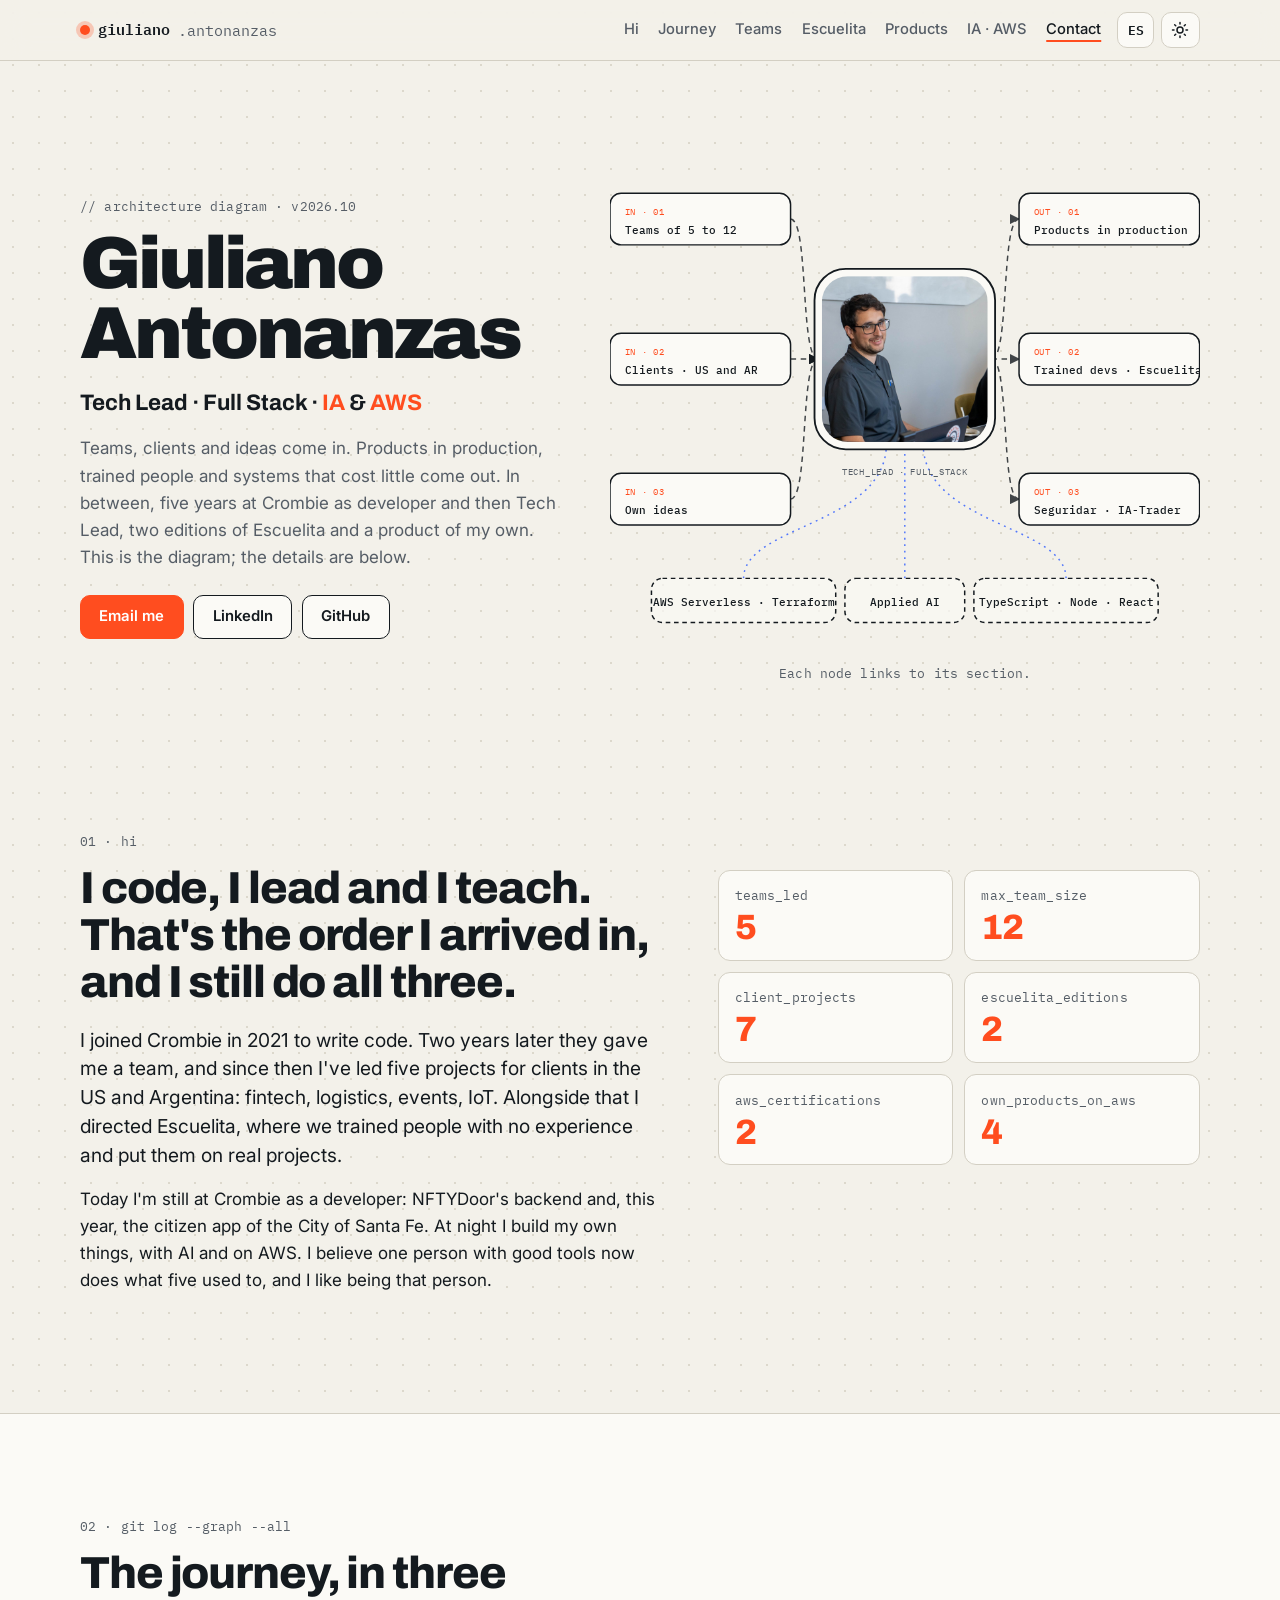
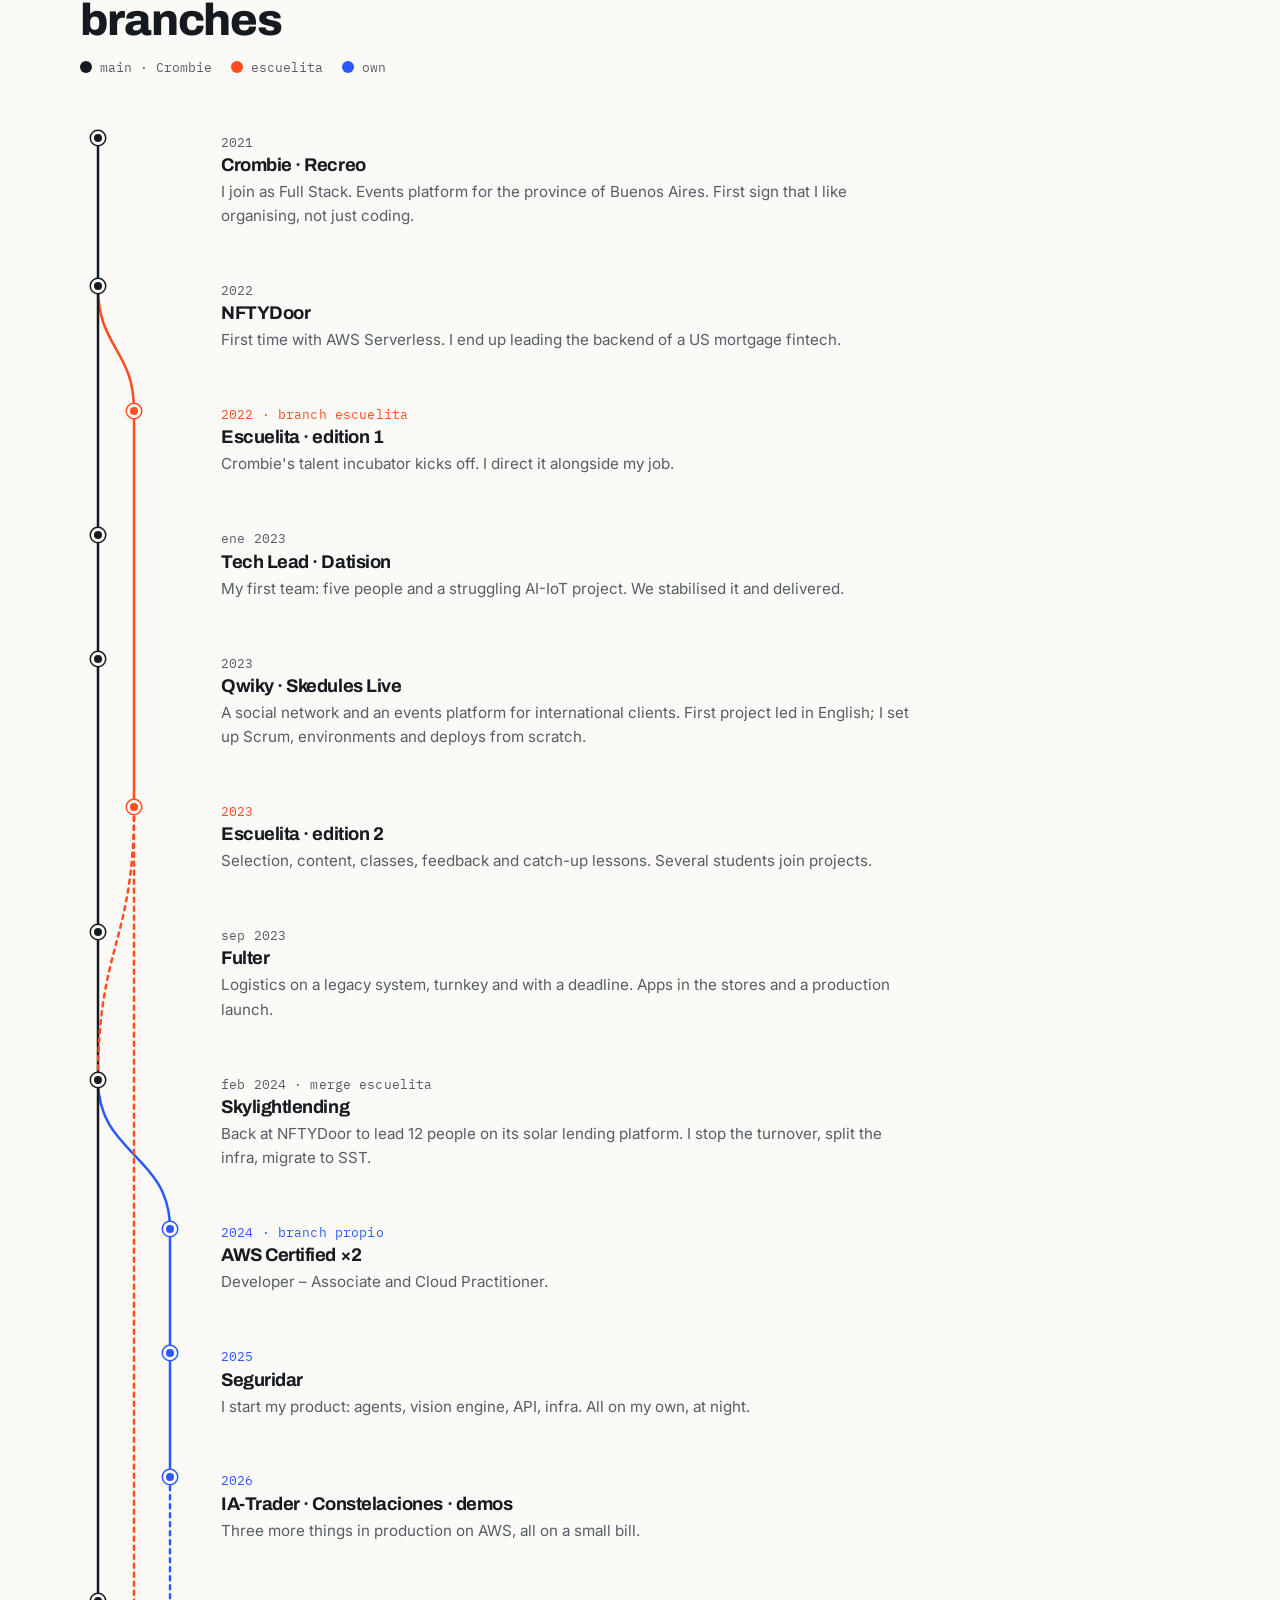
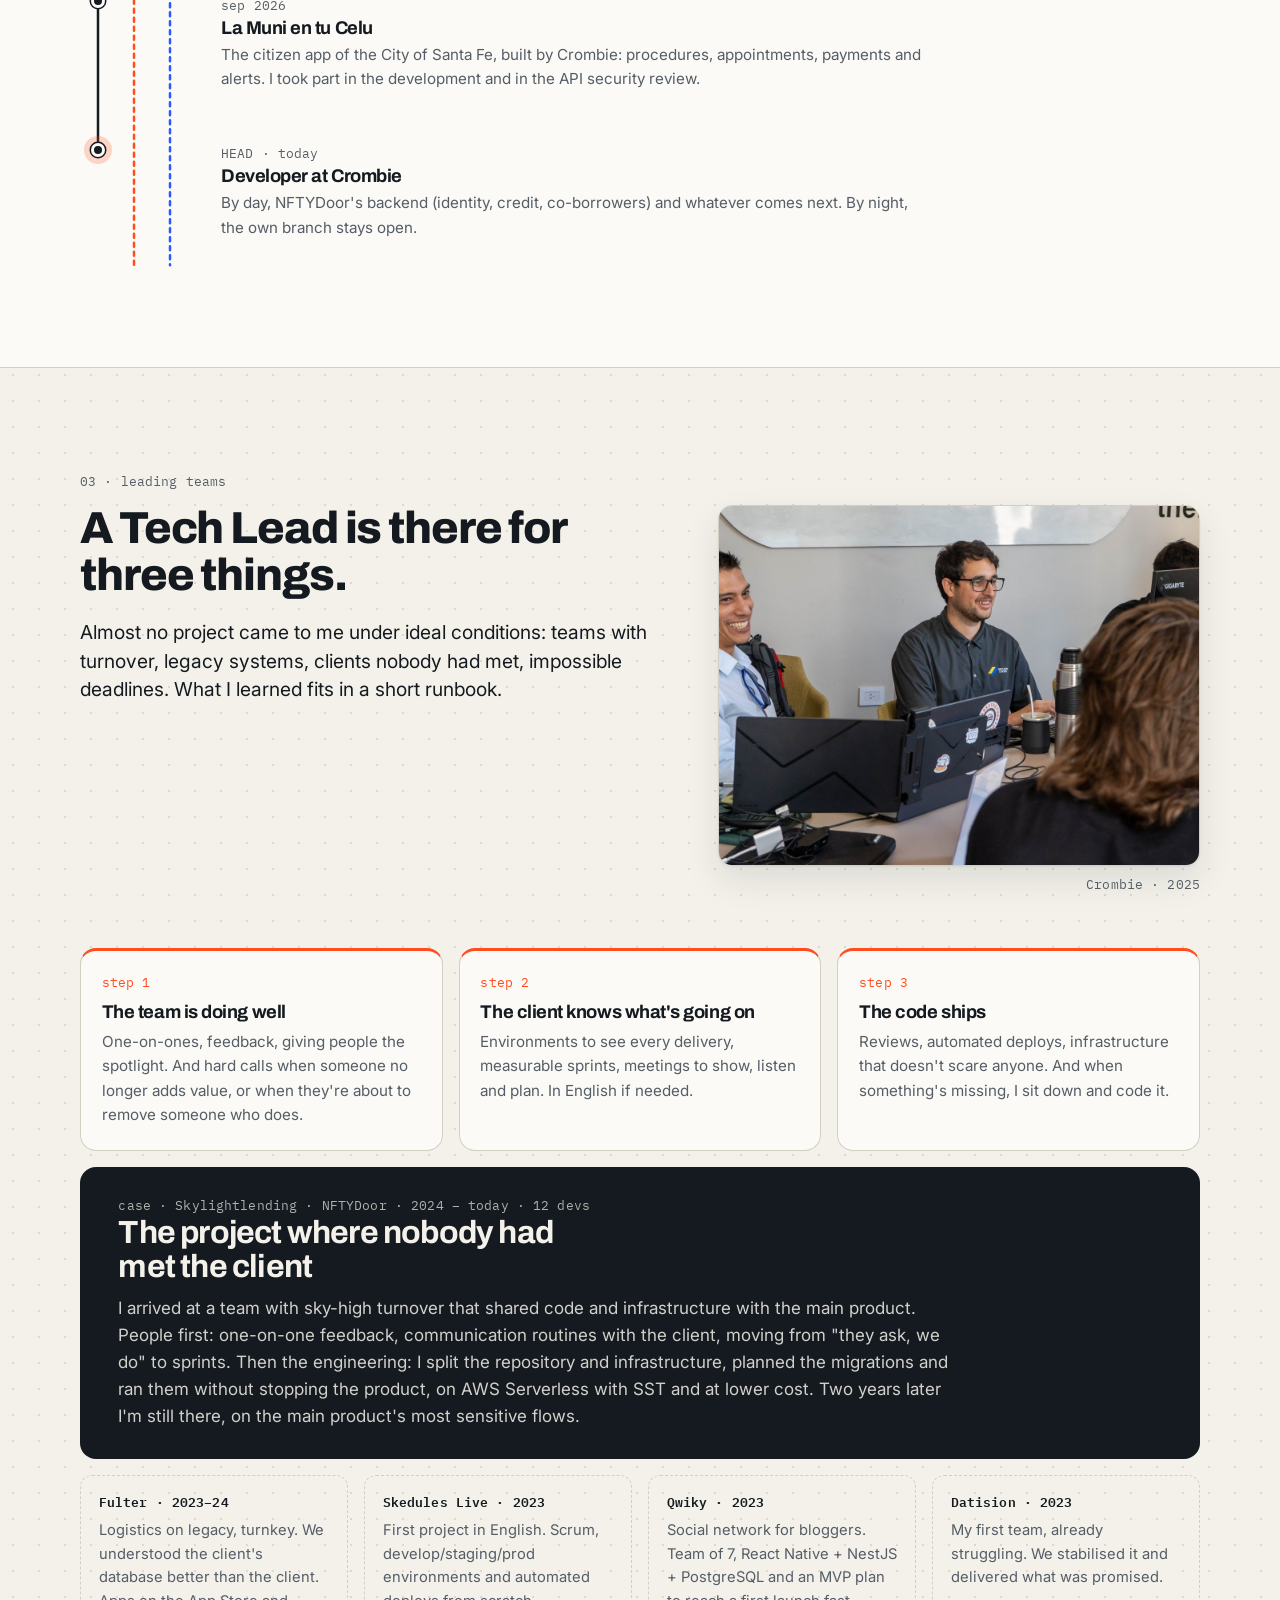
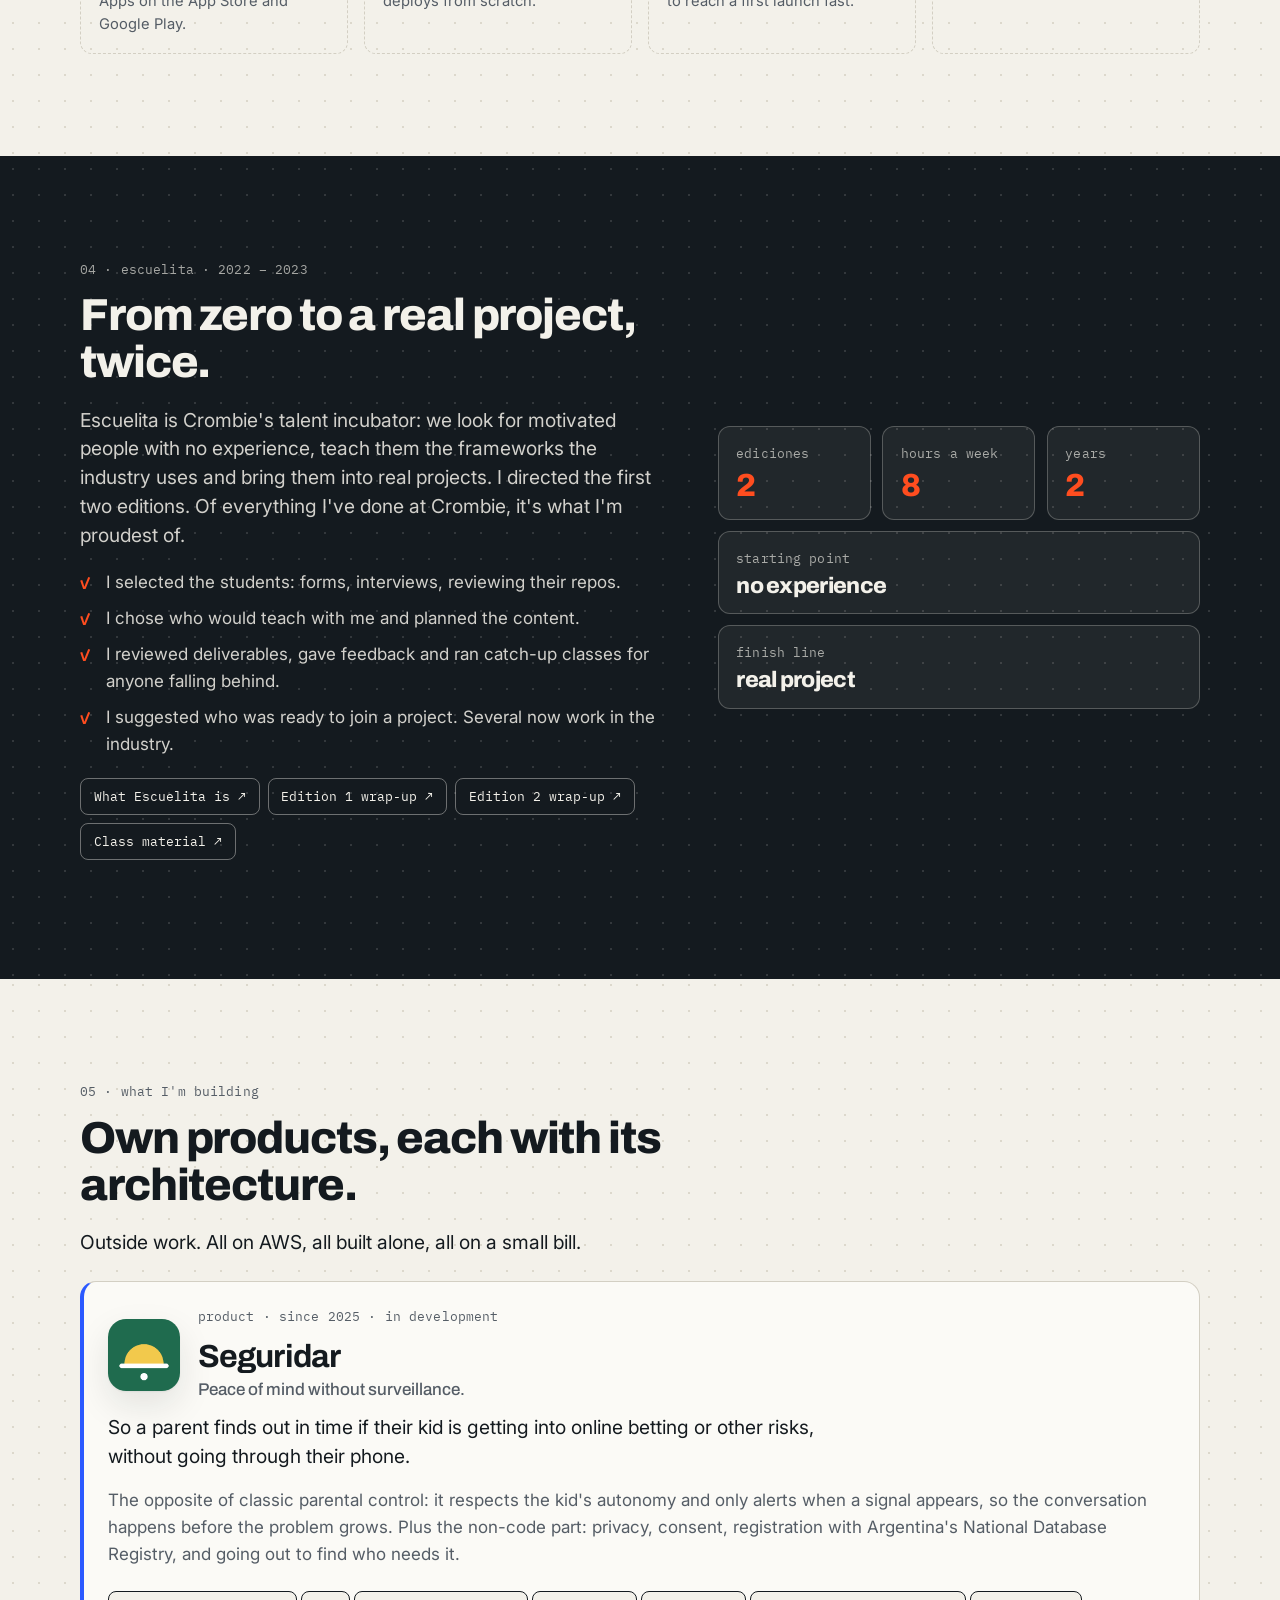
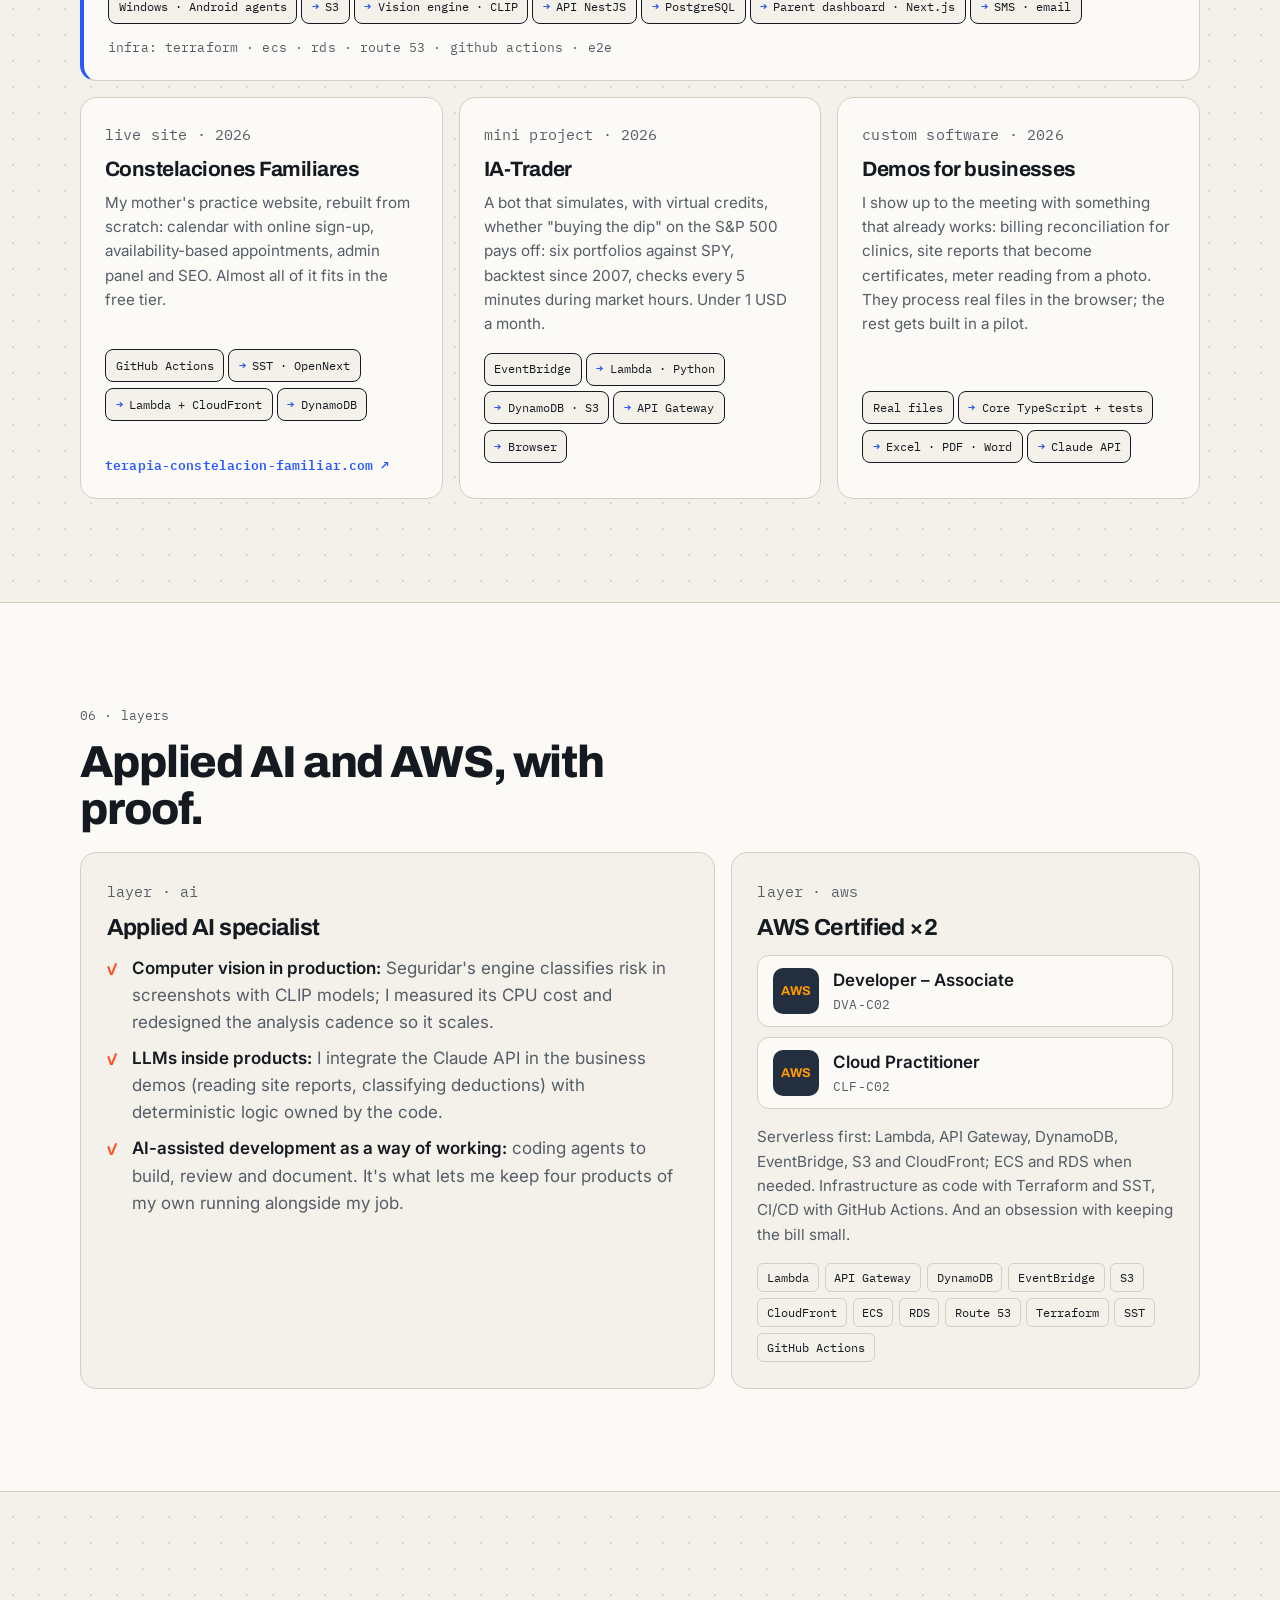
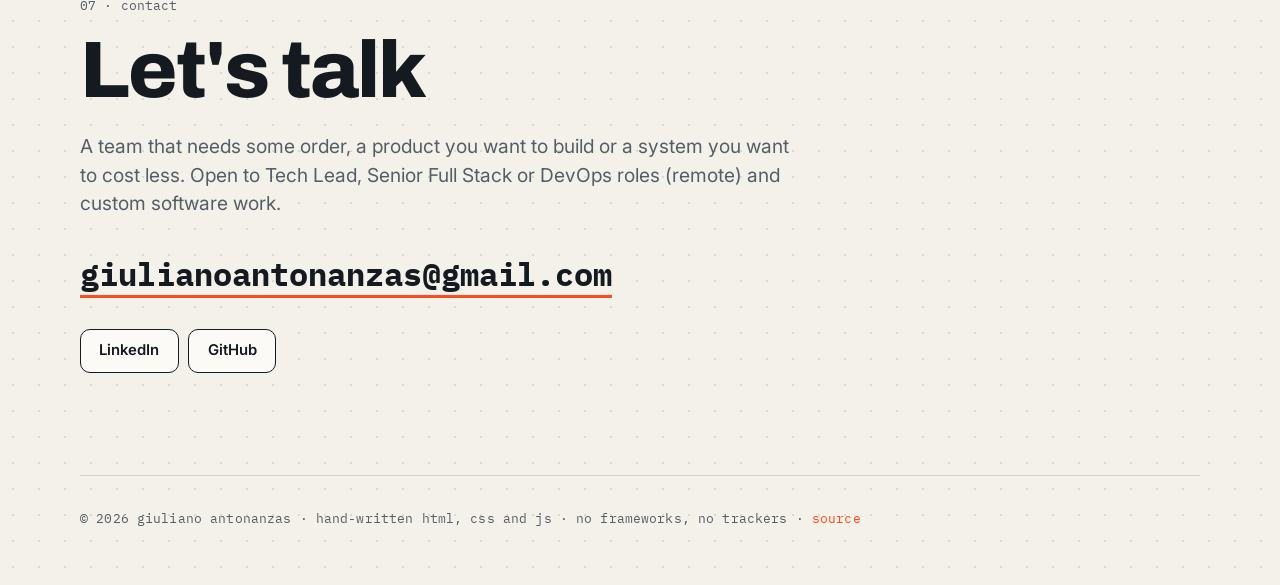
==== index.html @ 544751ea "Logo real de Seguridar y Escuelita sin programa La tarjeta de Seguridar usa el logo del producto (de" ====
<!doctype html>
<html lang="es" data-lang="es">
<head>
  <meta charset="utf-8">
  <meta name="viewport" content="width=device-width, initial-scale=1">
  <title>Giuliano Antonanzas</title>
  <meta name="description" content="Giuliano Antonanzas: Tech Lead y desarrollador full stack, especialista en IA aplicada y AWS. Lidera equipos, construye productos y enseña a programar.">
  <meta name="author" content="Giuliano Antonanzas">
  <meta name="color-scheme" content="light dark">
  <meta name="theme-color" content="#f3f1ea" media="(prefers-color-scheme: light)">
  <meta name="theme-color" content="#0d1117" media="(prefers-color-scheme: dark)">
  <link rel="canonical" href="https://giulianoantonanzas.github.io/">
  <link rel="icon" href="assets/favicon.svg" type="image/svg+xml">

  <meta property="og:type" content="profile">
  <meta property="og:title" content="Giuliano Antonanzas — Tech Lead · Full Stack · IA & AWS">
  <meta property="og:description" content="Lidera equipos, construye productos en AWS y enseña a programar.">
  <meta property="og:url" content="https://giulianoantonanzas.github.io/">
  <meta property="og:image" content="https://giulianoantonanzas.github.io/assets/giuliano.jpg">
  <meta property="og:locale" content="es_AR">
  <meta property="og:locale:alternate" content="en_US">
  <meta name="twitter:card" content="summary_large_image">

  <link rel="preconnect" href="https://fonts.googleapis.com">
  <link rel="preconnect" href="https://fonts.gstatic.com" crossorigin>
  <link href="https://fonts.googleapis.com/css2?family=Archivo:wght@500;700;800;900&family=IBM+Plex+Mono:wght@400;500;600&family=Inter:wght@400;500;600&display=swap" rel="stylesheet">
  <link rel="stylesheet" href="styles.css">

  <script type="application/ld+json">
  {
    "@context": "https://schema.org",
    "@type": "Person",
    "name": "Giuliano Antonanzas",
    "alternateName": "Giuliano Antonio Antonanzas Binotto",
    "jobTitle": "Tech Lead",
    "worksFor": { "@type": "Organization", "name": "Crombie" },
    "url": "https://giulianoantonanzas.github.io/",
    "image": "https://giulianoantonanzas.github.io/assets/giuliano.jpg",
    "email": "mailto:giulianoantonanzas@gmail.com",
    "nationality": "AR",
    "sameAs": ["https://www.linkedin.com/in/giuliano-antonanzas/", "https://github.com/giulianoantonanzas"],
    "knowsAbout": ["AWS", "Applied AI", "TypeScript", "React", "Next.js", "Node.js", "NestJS", "Serverless", "Terraform", "Team leadership"]
  }
  </script>
</head>
<body>
  <a class="skip" href="#hola"><span lang="es">Ir al contenido</span><span lang="en">Skip to content</span></a>

  <header class="nav">
    <div class="wrap nav-inner">
      <a class="brand" href="#top" aria-label="Giuliano Antonanzas"><span class="brand-dot"></span>giuliano<span class="brand-dim">.antonanzas</span></a>
      <nav aria-label="Secciones">
        <a href="#hola"><span lang="es">Hola</span><span lang="en">Hi</span></a>
        <a href="#recorrido"><span lang="es">Recorrido</span><span lang="en">Journey</span></a>
        <a href="#equipos"><span lang="es">Equipos</span><span lang="en">Teams</span></a>
        <a href="#escuelita">Escuelita</a>
        <a href="#construyendo"><span lang="es">Productos</span><span lang="en">Products</span></a>
        <a href="#ia-aws">IA · AWS</a>
        <a href="#contacto"><span lang="es">Contacto</span><span lang="en">Contact</span></a>
      </nav>
      <div class="nav-actions">
        <button class="btn-icon" id="lang-toggle" type="button" aria-label="Switch to English">EN</button>
        <button class="btn-icon" id="theme-toggle" type="button" aria-label="Cambiar tema">
          <svg class="icon-sun" viewBox="0 0 24 24" width="18" height="18" aria-hidden="true"><circle cx="12" cy="12" r="4" fill="none" stroke="currentColor" stroke-width="2"/><path d="M12 2v2m0 16v2M2 12h2m16 0h2M4.9 4.9l1.4 1.4m11.4 11.4 1.4 1.4M4.9 19.1l1.4-1.4m11.4-11.4 1.4-1.4" stroke="currentColor" stroke-width="2" stroke-linecap="round"/></svg>
          <svg class="icon-moon" viewBox="0 0 24 24" width="18" height="18" aria-hidden="true"><path d="M21 12.8A9 9 0 1 1 11.2 3a7 7 0 0 0 9.8 9.8z" fill="none" stroke="currentColor" stroke-width="2" stroke-linejoin="round"/></svg>
        </button>
      </div>
    </div>
  </header>

  <main id="top">
    <!-- ===================== HERO: ARQUITECTURA DE UNA PERSONA ===================== -->
    <section class="hero">
      <div class="wrap hero-grid">
        <div class="hero-copy">
          <p class="mono label reveal">// <span lang="es">diagrama de arquitectura · v2026.10</span><span lang="en">architecture diagram · v2026.10</span></p>
          <h1 class="reveal">Giuliano<br>Antonanzas</h1>
          <p class="hero-role reveal">Tech Lead · Full Stack · <span class="hl">IA</span> &amp; <span class="hl">AWS</span></p>
          <p class="hero-p reveal" lang="es">
            Entran equipos, clientes e ideas. Salen productos en producción, gente formada y sistemas
            que cuestan poco. En el medio, cinco años en Crombie como developer y después Tech Lead,
            dos ediciones de la Escuelita y un producto propio. Este es el diagrama; abajo, el detalle.
          </p>
          <p class="hero-p reveal" lang="en">
            Teams, clients and ideas come in. Products in production, trained people and systems that
            cost little come out. In between, five years at Crombie as developer and then Tech Lead, two
            editions of Escuelita and a product of my own. This is the diagram; the details are below.
          </p>
          <div class="cta reveal">
            <a class="btn btn-primary" href="mailto:giulianoantonanzas@gmail.com"><span lang="es">Escribime</span><span lang="en">Email me</span></a>
            <a class="btn" href="https://www.linkedin.com/in/giuliano-antonanzas/" target="_blank" rel="noopener">LinkedIn</a>
            <a class="btn" href="https://github.com/giulianoantonanzas" target="_blank" rel="noopener">GitHub</a>
          </div>
        </div>

        <figure class="diagram reveal" aria-label="Diagrama: equipos, clientes e ideas entran; productos, devs formados y productos propios salen">
          <svg viewBox="0 0 640 560" class="arch" role="img">
            <defs>
              <clipPath id="photo-clip"><rect x="230" y="150" width="180" height="180" rx="28"/></clipPath>
              <marker id="arrow" viewBox="0 0 10 10" refX="9" refY="5" markerWidth="7" markerHeight="7" orient="auto-start-reverse">
                <path d="M0 0 L10 5 L0 10 z" class="arrow-head"/>
              </marker>
            </defs>

            <!-- edges: inputs -> center -->
            <path class="edge" d="M196 88 C 216 88, 206 240, 226 240" marker-end="url(#arrow)"/>
            <path class="edge" d="M196 240 L 226 240" marker-end="url(#arrow)"/>
            <path class="edge" d="M196 392 C 216 392, 206 240, 226 240" marker-end="url(#arrow)"/>
            <!-- edges: center -> outputs -->
            <path class="edge out" d="M414 240 C 434 240, 424 88, 444 88" marker-end="url(#arrow)"/>
            <path class="edge out" d="M414 240 L 444 240" marker-end="url(#arrow)"/>
            <path class="edge out" d="M414 240 C 434 240, 424 392, 444 392" marker-end="url(#arrow)"/>
            <!-- edges: layers -> center (dashed) -->
            <path class="edge layer" d="M145 478 C 145 420, 300 420, 300 332"/>
            <path class="edge layer" d="M320 478 L 320 332"/>
            <path class="edge layer" d="M495 478 C 495 420, 340 420, 340 332"/>

            <!-- inputs -->
            <a href="#equipos"><g class="node in" transform="translate(0,60)">
              <rect width="196" height="56" rx="12"/>
              <text x="16" y="24" class="n-k">in · 01</text>
              <text x="16" y="44" class="n-t"><tspan lang="es">Equipos de 5 a 12</tspan><tspan lang="en">Teams of 5 to 12</tspan></text>
            </g></a>
            <a href="#equipos"><g class="node in" transform="translate(0,212)">
              <rect width="196" height="56" rx="12"/>
              <text x="16" y="24" class="n-k">in · 02</text>
              <text x="16" y="44" class="n-t"><tspan lang="es">Clientes · EE.UU. y AR</tspan><tspan lang="en">Clients · US and AR</tspan></text>
            </g></a>
            <a href="#construyendo"><g class="node in" transform="translate(0,364)">
              <rect width="196" height="56" rx="12"/>
              <text x="16" y="24" class="n-k">in · 03</text>
              <text x="16" y="44" class="n-t"><tspan lang="es">Ideas propias</tspan><tspan lang="en">Own ideas</tspan></text>
            </g></a>

            <!-- center -->
            <g class="node center">
              <rect x="222" y="142" width="196" height="196" rx="34"/>
              <image href="assets/giuliano.jpg" x="230" y="150" width="180" height="180" clip-path="url(#photo-clip)" preserveAspectRatio="xMidYMid slice"/>
              <text x="320" y="366" class="n-k center-k" text-anchor="middle">tech_lead · full_stack</text>
            </g>

            <!-- outputs -->
            <a href="#construyendo"><g class="node out" transform="translate(444,60)">
              <rect width="196" height="56" rx="12"/>
              <text x="16" y="24" class="n-k">out · 01</text>
              <text x="16" y="44" class="n-t"><tspan lang="es">Productos en producción</tspan><tspan lang="en">Products in production</tspan></text>
            </g></a>
            <a href="#escuelita"><g class="node out" transform="translate(444,212)">
              <rect width="196" height="56" rx="12"/>
              <text x="16" y="24" class="n-k">out · 02</text>
              <text x="16" y="44" class="n-t"><tspan lang="es">Devs formados · Escuelita</tspan><tspan lang="en">Trained devs · Escuelita</tspan></text>
            </g></a>
            <a href="#construyendo"><g class="node out" transform="translate(444,364)">
              <rect width="196" height="56" rx="12"/>
              <text x="16" y="24" class="n-k">out · 03</text>
              <text x="16" y="44" class="n-t">Seguridar · IA-Trader</text>
            </g></a>

            <!-- layers -->
            <a href="#ia-aws"><g class="node layer" transform="translate(45,478)">
              <rect width="200" height="48" rx="12"/>
              <text x="100" y="30" class="n-t" text-anchor="middle">AWS Serverless · Terraform</text>
            </g></a>
            <a href="#ia-aws"><g class="node layer" transform="translate(255,478)">
              <rect width="130" height="48" rx="12"/>
              <text x="65" y="30" class="n-t" text-anchor="middle"><tspan lang="es">IA aplicada</tspan><tspan lang="en">Applied AI</tspan></text>
            </g></a>
            <a href="#ia-aws"><g class="node layer" transform="translate(395,478)">
              <rect width="200" height="48" rx="12"/>
              <text x="100" y="30" class="n-t" text-anchor="middle">TypeScript · Node · React</text>
            </g></a>
          </svg>
          <figcaption class="mono label"><span lang="es">Cada nodo lleva a su sección.</span><span lang="en">Each node links to its section.</span></figcaption>
        </figure>
      </div>
    </section>

    <!-- ===================== HOLA ===================== -->
    <section id="hola" class="wrap section">
      <div class="split">
        <div>
          <p class="mono label reveal">01 · <span lang="es">hola</span><span lang="en">hi</span></p>
          <h2 class="reveal"><span lang="es">Programo, lidero y enseño. En ese orden llegué, y los tres sigo haciendo.</span><span lang="en">I code, I lead and I teach. That's the order I arrived in, and I still do all three.</span></h2>
          <p class="big reveal" lang="es">
            Entré a Crombie en 2021 para programar. A los dos años me dieron un equipo, y desde entonces
            lideré cinco proyectos para clientes de Estados Unidos y Argentina: fintech, logística,
            eventos, IoT. En paralelo dirigí la Escuelita, donde formamos a gente sin experiencia y la
            metimos en proyectos reales.
          </p>
          <p class="big reveal" lang="en">
            I joined Crombie in 2021 to write code. Two years later they gave me a team, and since then I've
            led five projects for clients in the US and Argentina: fintech, logistics, events, IoT.
            Alongside that I directed Escuelita, where we trained people with no experience and put them on
            real projects.
          </p>
          <p class="reveal" lang="es">
            Hoy sigo en Crombie como desarrollador: el backend de NFTYDoor y, este año, la app ciudadana de
            la Municipalidad de Santa Fe. A la noche construyo lo mío, con IA y en AWS. Creo que una persona
            con buenas herramientas hoy hace lo que antes hacían cinco, y me gusta ser esa persona.
          </p>
          <p class="reveal" lang="en">
            Today I'm still at Crombie as a developer: NFTYDoor's backend and, this year, the citizen app
            of the City of Santa Fe. At night I build my own things, with AI and on AWS. I believe one person
            with good tools now does what five used to, and I like being that person.
          </p>
        </div>
        <dl class="metrics reveal">
          <div><dt class="mono">teams_led</dt><dd><span class="num" data-count="5">5</span></dd></div>
          <div><dt class="mono">max_team_size</dt><dd><span class="num" data-count="12">12</span></dd></div>
          <div><dt class="mono">client_projects</dt><dd><span class="num" data-count="7">7</span></dd></div>
          <div><dt class="mono">escuelita_editions</dt><dd><span class="num" data-count="2">2</span></dd></div>
          <div><dt class="mono">aws_certifications</dt><dd><span class="num" data-count="2">2</span></dd></div>
          <div><dt class="mono">own_products_on_aws</dt><dd><span class="num" data-count="4">4</span></dd></div>
        </dl>
      </div>
    </section>

    <!-- ===================== RECORRIDO: GIT GRAPH ===================== -->
    <section id="recorrido" class="section recorrido">
      <div class="wrap">
        <p class="mono label reveal">02 · git log --graph --all</p>
        <h2 class="reveal"><span lang="es">El recorrido, en tres ramas</span><span lang="en">The journey, in three branches</span></h2>
        <ul class="legend reveal">
          <li><span class="sw l0"></span>main · Crombie</li>
          <li><span class="sw l1"></span>escuelita</li>
          <li><span class="sw l2"></span><span lang="es">propio</span><span lang="en">own</span></li>
        </ul>

        <ol class="graph" id="graph">
          <li class="commit" data-lane="0" id="c1">
            <span class="dot"></span>
            <div class="c-body"><span class="mono c-date">2021</span><h3>Crombie · Recreo</h3>
              <p lang="es">Entro como Full Stack. Plataforma de eventos para la provincia de Buenos Aires. Primer indicio de que me gusta ordenar, no solo programar.</p>
              <p lang="en">I join as Full Stack. Events platform for the province of Buenos Aires. First sign that I like organising, not just coding.</p></div>
          </li>
          <li class="commit" data-lane="0" id="c2">
            <span class="dot"></span>
            <div class="c-body"><span class="mono c-date">2022</span><h3>NFTYDoor</h3>
              <p lang="es">Primera vez con AWS Serverless. Termino liderando el backend de una fintech hipotecaria de EE.UU.</p>
              <p lang="en">First time with AWS Serverless. I end up leading the backend of a US mortgage fintech.</p></div>
          </li>
          <li class="commit" data-lane="1" data-from="c2" id="c3">
            <span class="dot"></span>
            <div class="c-body"><span class="mono c-date">2022 · <span lang="es">rama</span><span lang="en">branch</span> escuelita</span><h3>Escuelita · <span lang="es">edición 1</span><span lang="en">edition 1</span></h3>
              <p lang="es">Arranca la incubadora de talento de Crombie. La dirijo en paralelo al trabajo.</p>
              <p lang="en">Crombie's talent incubator kicks off. I direct it alongside my job.</p></div>
          </li>
          <li class="commit" data-lane="0" id="c4">
            <span class="dot"></span>
            <div class="c-body"><span class="mono c-date">ene 2023</span><h3>Tech Lead · Datision</h3>
              <p lang="es">Mi primer equipo: cinco personas y un proyecto IoT con IA en problemas. Lo estabilizamos y cumplimos.</p>
              <p lang="en">My first team: five people and a struggling AI-IoT project. We stabilised it and delivered.</p></div>
          </li>
          <li class="commit" data-lane="0" id="c5">
            <span class="mono c-date dot-free"></span>
            <span class="dot"></span>
            <div class="c-body"><span class="mono c-date">2023</span><h3>Qwiky · Skedules Live</h3>
              <p lang="es">Una red social y una plataforma de eventos para clientes internacionales. Primer proyecto liderado en inglés; armo Scrum, entornos y deploys desde cero.</p>
              <p lang="en">A social network and an events platform for international clients. First project led in English; I set up Scrum, environments and deploys from scratch.</p></div>
          </li>
          <li class="commit" data-lane="1" id="c6">
            <span class="dot"></span>
            <div class="c-body"><span class="mono c-date">2023</span><h3>Escuelita · <span lang="es">edición 2</span><span lang="en">edition 2</span></h3>
              <p lang="es">Selección, contenido, clases, feedback y recuperatorios. Varios alumnos entran a proyectos.</p>
              <p lang="en">Selection, content, classes, feedback and catch-up lessons. Several students join projects.</p></div>
          </li>
          <li class="commit" data-lane="0" id="c7">
            <span class="dot"></span>
            <div class="c-body"><span class="mono c-date">sep 2023</span><h3>Fulter</h3>
              <p lang="es">Logística sobre un sistema legacy, llave en mano y con fecha. Apps en las tiendas y salida a producción.</p>
              <p lang="en">Logistics on a legacy system, turnkey and with a deadline. Apps in the stores and a production launch.</p></div>
          </li>
          <li class="commit" data-lane="0" data-merge="c6" id="c8">
            <span class="dot"></span>
            <div class="c-body"><span class="mono c-date">feb 2024 · merge escuelita</span><h3>Skylightlending</h3>
              <p lang="es">Vuelvo a NFTYDoor para liderar 12 personas en su plataforma de préstamos solares. Freno la rotación, separo la infra, migro a SST.</p>
              <p lang="en">Back at NFTYDoor to lead 12 people on its solar lending platform. I stop the turnover, split the infra, migrate to SST.</p></div>
          </li>
          <li class="commit" data-lane="2" data-from="c8" id="c9">
            <span class="dot"></span>
            <div class="c-body"><span class="mono c-date">2024 · <span lang="es">rama</span><span lang="en">branch</span> propio</span><h3>AWS Certified ×2</h3>
              <p lang="es">Developer – Associate y Cloud Practitioner.</p>
              <p lang="en">Developer – Associate and Cloud Practitioner.</p></div>
          </li>
          <li class="commit" data-lane="2" id="c10">
            <span class="dot"></span>
            <div class="c-body"><span class="mono c-date">2025</span><h3>Seguridar</h3>
              <p lang="es">Empiezo mi producto: agentes, motor de visión, API, infra. Todo solo, de noche.</p>
              <p lang="en">I start my product: agents, vision engine, API, infra. All on my own, at night.</p></div>
          </li>
          <li class="commit" data-lane="2" id="c11">
            <span class="dot"></span>
            <div class="c-body"><span class="mono c-date">2026</span><h3>IA-Trader · Constelaciones · demos</h3>
              <p lang="es">Tres cosas más en producción en AWS, todas con factura chica.</p>
              <p lang="en">Three more things in production on AWS, all on a small bill.</p></div>
          </li>
          <li class="commit" data-lane="0" id="c12">
            <span class="dot"></span>
            <div class="c-body"><span class="mono c-date">sep 2026</span><h3>La Muni en tu Celu</h3>
              <p lang="es">La app ciudadana de la Municipalidad de Santa Fe, hecha por Crombie: trámites, turnos, pagos y avisos. Participé en el desarrollo y en la revisión de seguridad de la API.</p>
              <p lang="en">The citizen app of the City of Santa Fe, built by Crombie: procedures, appointments, payments and alerts. I took part in the development and in the API security review.</p></div>
          </li>
          <li class="commit head" data-lane="0" id="c13">
            <span class="dot"></span>
            <div class="c-body"><span class="mono c-date">HEAD · <span lang="es">hoy</span><span lang="en">today</span></span><h3><span lang="es">Desarrollador en Crombie</span><span lang="en">Developer at Crombie</span></h3>
              <p lang="es">De día, el backend de NFTYDoor (identidad, crédito, co-prestatarios) y lo que venga. De noche, la rama propia sigue abierta.</p>
              <p lang="en">By day, NFTYDoor's backend (identity, credit, co-borrowers) and whatever comes next. By night, the own branch stays open.</p></div>
          </li>
        </ol>
      </div>
    </section>

    <!-- ===================== EQUIPOS ===================== -->
    <section id="equipos" class="wrap section">
      <p class="mono label reveal">03 · <span lang="es">liderando equipos</span><span lang="en">leading teams</span></p>
      <div class="split">
        <div>
          <h2 class="reveal"><span lang="es">Un Tech Lead sirve para tres cosas.</span><span lang="en">A Tech Lead is there for three things.</span></h2>
          <p class="big reveal" lang="es">
            Casi ningún proyecto me llegó en condiciones ideales: equipos con rotación, sistemas legacy,
            clientes que nadie conocía, plazos imposibles. Lo que aprendí cabe en un runbook corto.
          </p>
          <p class="big reveal" lang="en">
            Almost no project came to me under ideal conditions: teams with turnover, legacy systems, clients
            nobody had met, impossible deadlines. What I learned fits in a short runbook.
          </p>
        </div>
        <figure class="photo-team reveal">
          <img src="assets/equipo.jpg" width="1200" height="900" alt="Giuliano con el equipo en la oficina de Crombie" loading="lazy" decoding="async">
          <figcaption class="mono label">Crombie · 2025</figcaption>
        </figure>
      </div>

      <ol class="runbook">
        <li class="reveal">
          <span class="mono step">step 1</span>
          <h3><span lang="es">Que el equipo esté bien</span><span lang="en">The team is doing well</span></h3>
          <p lang="es">Uno a uno, feedback, dar protagonismo. Y decisiones difíciles cuando alguien ya no suma, o cuando están por sacar a alguien que sí.</p>
          <p lang="en">One-on-ones, feedback, giving people the spotlight. And hard calls when someone no longer adds value, or when they're about to remove someone who does.</p>
        </li>
        <li class="reveal">
          <span class="mono step">step 2</span>
          <h3><span lang="es">Que el cliente sepa qué pasa</span><span lang="en">The client knows what's going on</span></h3>
          <p lang="es">Entornos donde ver cada entrega, sprints medibles, reuniones donde se muestra, se escucha y se planifica. En inglés si hace falta.</p>
          <p lang="en">Environments to see every delivery, measurable sprints, meetings to show, listen and plan. In English if needed.</p>
        </li>
        <li class="reveal">
          <span class="mono step">step 3</span>
          <h3><span lang="es">Que el código salga</span><span lang="en">The code ships</span></h3>
          <p lang="es">Reviews, deploys automáticos, infraestructura que no asusta. Y cuando falta algo, me siento a programarlo.</p>
          <p lang="en">Reviews, automated deploys, infrastructure that doesn't scare anyone. And when something's missing, I sit down and code it.</p>
        </li>
      </ol>

      <article class="case reveal">
        <p class="mono label">case · Skylightlending · NFTYDoor · 2024 – <span lang="es">hoy</span><span lang="en">today</span> · 12 devs</p>
        <h3 lang="es">El proyecto donde nadie conocía al cliente</h3>
        <h3 lang="en">The project where nobody had met the client</h3>
        <p lang="es">
          Llegué a un equipo con rotación altísima que compartía código e infraestructura con el producto
          principal. Primero la gente: feedback uno a uno, rutinas de comunicación con el cliente, pasar
          de "piden y hacemos" a sprints. Después la técnica: separé el repositorio y la infraestructura,
          planifiqué las migraciones y las ejecutamos sin frenar el producto, sobre AWS Serverless con SST
          y con menos costo. Dos años después sigo ahí, en los flujos más sensibles del producto principal.
        </p>
        <p lang="en">
          I arrived at a team with sky-high turnover that shared code and infrastructure with the main
          product. People first: one-on-one feedback, communication routines with the client, moving from
          "they ask, we do" to sprints. Then the engineering: I split the repository and infrastructure,
          planned the migrations and ran them without stopping the product, on AWS Serverless with SST and
          at lower cost. Two years later I'm still there, on the main product's most sensitive flows.
        </p>
      </article>

      <ul class="cases-mini">
        <li class="reveal"><span class="mono">Fulter · 2023–24</span><span lang="es">Logística sobre legacy, llave en mano. Entendimos la base del cliente mejor que el cliente. Apps en App Store y Google Play.</span><span lang="en">Logistics on legacy, turnkey. We understood the client's database better than the client. Apps on the App Store and Google Play.</span></li>
        <li class="reveal"><span class="mono">Skedules Live · 2023</span><span lang="es">Primer proyecto en inglés. Scrum, entornos develop/staging/prod y deploys automáticos desde cero.</span><span lang="en">First project in English. Scrum, develop/staging/prod environments and automated deploys from scratch.</span></li>
        <li class="reveal"><span class="mono">Qwiky · 2023</span><span lang="es">Red social para bloggers. Equipo de 7, React Native + NestJS + PostgreSQL y un plan de MVP para llegar rápido a un primer lanzamiento.</span><span lang="en">Social network for bloggers. Team of 7, React Native + NestJS + PostgreSQL and an MVP plan to reach a first launch fast.</span></li>
        <li class="reveal"><span class="mono">Datision · 2023</span><span lang="es">Mi primer equipo, ya en dificultades. Lo estabilizamos y cumplimos lo comprometido.</span><span lang="en">My first team, already struggling. We stabilised it and delivered what was promised.</span></li>
      </ul>
    </section>

    <!-- ===================== ESCUELITA ===================== -->
    <section id="escuelita" class="section escuelita">
      <div class="wrap split">
        <div>
          <p class="mono label reveal">04 · escuelita · 2022 – 2023</p>
          <h2 class="reveal"><span lang="es">De cero a un proyecto real, dos veces.</span><span lang="en">From zero to a real project, twice.</span></h2>
          <p class="big reveal" lang="es">
            La Escuelita es la incubadora de talento de Crombie: buscamos gente con ganas y sin experiencia,
            le enseñamos los frameworks que usa la industria y la sumamos a proyectos reales. Dirigí las dos
            primeras ediciones. De todo lo que hice en Crombie, es lo que más orgullo me da.
          </p>
          <p class="big reveal" lang="en">
            Escuelita is Crombie's talent incubator: we look for motivated people with no experience, teach
            them the frameworks the industry uses and bring them into real projects. I directed the first two
            editions. Of everything I've done at Crombie, it's what I'm proudest of.
          </p>
          <ul class="checklist">
            <li class="reveal"><span lang="es">Seleccioné a los alumnos: formularios, entrevistas, revisión de sus repos.</span><span lang="en">I selected the students: forms, interviews, reviewing their repos.</span></li>
            <li class="reveal"><span lang="es">Elegí a quienes darían clase conmigo y planifiqué el contenido.</span><span lang="en">I chose who would teach with me and planned the content.</span></li>
            <li class="reveal"><span lang="es">Revisé entregables, di feedback y armé clases de recuperación para quien se atrasaba.</span><span lang="en">I reviewed deliverables, gave feedback and ran catch-up classes for anyone falling behind.</span></li>
            <li class="reveal"><span lang="es">Sugerí quiénes estaban listos para entrar a un proyecto. Varios hoy trabajan en la industria.</span><span lang="en">I suggested who was ready to join a project. Several now work in the industry.</span></li>
          </ul>
          <p class="links reveal">
            <a href="https://www.linkedin.com/posts/crombie_escuelita-de-programaci%C3%B3n-crombie-activity-7044011836421124097-Adjf" target="_blank" rel="noopener"><span lang="es">Qué es la Escuelita ↗</span><span lang="en">What Escuelita is ↗</span></a>
            <a href="https://www.linkedin.com/feed/update/urn:li:activity:7045099504324227072" target="_blank" rel="noopener"><span lang="es">Cierre edición 1 ↗</span><span lang="en">Edition 1 wrap-up ↗</span></a>
            <a href="https://www.linkedin.com/posts/crombie_excelenciataezcnica-bienestar-crombieeducation-activity-7135260917323210752-Xcw8" target="_blank" rel="noopener"><span lang="es">Cierre edición 2 ↗</span><span lang="en">Edition 2 wrap-up ↗</span></a>
            <a href="https://github.com/escuelitacrombie" target="_blank" rel="noopener"><span lang="es">Material de clases ↗</span><span lang="en">Class material ↗</span></a>
          </p>
        </div>
        <dl class="esc-stats reveal">
          <div><dt class="mono">ediciones</dt><dd>2</dd></div>
          <div><dt class="mono"><span lang="es">horas por semana</span><span lang="en">hours a week</span></dt><dd>8</dd></div>
          <div><dt class="mono"><span lang="es">años</span><span lang="en">years</span></dt><dd>2</dd></div>
          <div><dt class="mono"><span lang="es">punto de partida</span><span lang="en">starting point</span></dt><dd><span lang="es">sin experiencia</span><span lang="en">no experience</span></dd></div>
          <div><dt class="mono"><span lang="es">punto de llegada</span><span lang="en">finish line</span></dt><dd><span lang="es">proyecto real</span><span lang="en">real project</span></dd></div>
        </dl>
      </div>
    </section>

    <!-- ===================== PRODUCTOS ===================== -->
    <section id="construyendo" class="wrap section">
      <p class="mono label reveal">05 · <span lang="es">lo que estoy construyendo</span><span lang="en">what I'm building</span></p>
      <h2 class="reveal"><span lang="es">Productos propios, cada uno con su arquitectura.</span><span lang="en">Own products, each with its architecture.</span></h2>
      <p class="big reveal" lang="es">Fuera del trabajo. Todo en AWS, todo hecho solo, todo con factura chica.</p>
      <p class="big reveal" lang="en">Outside work. All on AWS, all built alone, all on a small bill.</p>

      <article class="product featured reveal">
        <header class="product-head">
          <img class="product-logo" src="assets/seguridar.png" width="512" height="512" alt="Logo de Seguridar" loading="lazy" decoding="async">
          <div>
            <p class="mono label"><span lang="es">producto · desde 2025 · en desarrollo</span><span lang="en">product · since 2025 · in development</span></p>
            <h3>Seguridar</h3>
            <p class="tagline"><span lang="es">Darte seguridad sin vigilar.</span><span lang="en">Peace of mind without surveillance.</span></p>
          </div>
        </header>
        <p class="big" lang="es">
          Para que un padre se entere a tiempo si su hijo se está metiendo en apuestas online u otros
          riesgos, sin revisarle el celular.
        </p>
        <p class="big" lang="en">
          So a parent finds out in time if their kid is getting into online betting or other risks, without
          going through their phone.
        </p>
        <p lang="es">
          Lo contrario del control parental clásico: respeta la autonomía del chico y avisa solo cuando
          aparece una señal, para hablar antes de que el problema crezca. Y lo que no es código: privacidad,
          consentimiento, inscripción en el Registro Nacional de Bases de Datos, y salir a buscar a quien lo
          necesita.
        </p>
        <p lang="en">
          The opposite of classic parental control: it respects the kid's autonomy and only alerts when a
          signal appears, so the conversation happens before the problem grows. Plus the non-code part:
          privacy, consent, registration with Argentina's National Database Registry, and going out to find
          who needs it.
        </p>
        <ol class="flow" aria-label="Arquitectura de Seguridar">
          <li><span lang="es">Agentes Windows · Android</span><span lang="en">Windows · Android agents</span></li>
          <li>S3</li>
          <li><span lang="es">Motor de visión · CLIP</span><span lang="en">Vision engine · CLIP</span></li>
          <li>API NestJS</li>
          <li>PostgreSQL</li>
          <li><span lang="es">Panel de padres · Next.js</span><span lang="en">Parent dashboard · Next.js</span></li>
          <li>SMS · email</li>
        </ol>
        <p class="mono foot">infra: terraform · ecs · rds · route 53 · github actions · e2e</p>
      </article>

      <div class="products">
        <article class="product reveal">
          <header>
            <p class="mono label"><span lang="es">sitio en producción · 2026</span><span lang="en">live site · 2026</span></p>
            <h3>Constelaciones Familiares</h3>
          </header>
          <p lang="es">El sitio del emprendimiento de mi mamá, rehecho de cero: agenda con inscripción online, turnos según disponibilidad, panel de administración y SEO. Casi todo entra en la capa gratuita.</p>
          <p lang="en">My mother's practice website, rebuilt from scratch: calendar with online sign-up, availability-based appointments, admin panel and SEO. Almost all of it fits in the free tier.</p>
          <ol class="flow"><li>GitHub Actions</li><li>SST · OpenNext</li><li>Lambda + CloudFront</li><li>DynamoDB</li></ol>
          <a class="mono" href="https://www.terapia-constelacion-familiar.com" target="_blank" rel="noopener">terapia-constelacion-familiar.com ↗</a>
        </article>
        <article class="product reveal">
          <header>
            <p class="mono label"><span lang="es">mini proyecto · 2026</span><span lang="en">mini project · 2026</span></p>
            <h3>IA-Trader</h3>
          </header>
          <p lang="es">Un bot que simula, con créditos virtuales, si "comprar las caídas" del S&amp;P 500 rinde: seis carteras contra SPY, backtest desde 2007, chequeo cada 5 minutos en horario de mercado. Menos de 1 USD por mes.</p>
          <p lang="en">A bot that simulates, with virtual credits, whether "buying the dip" on the S&amp;P 500 pays off: six portfolios against SPY, backtest since 2007, checks every 5 minutes during market hours. Under 1 USD a month.</p>
          <ol class="flow"><li>EventBridge</li><li>Lambda · Python</li><li>DynamoDB · S3</li><li>API Gateway</li><li><span lang="es">Navegador</span><span lang="en">Browser</span></li></ol>
        </article>
        <article class="product reveal">
          <header>
            <p class="mono label"><span lang="es">software a medida · 2026</span><span lang="en">custom software · 2026</span></p>
            <h3><span lang="es">Demos para empresas</span><span lang="en">Demos for businesses</span></h3>
          </header>
          <p lang="es">Llego a la reunión con algo que ya anda: conciliación de facturación para clínicas, partes de obra que se vuelven certificados, lectura de medidores por foto. Procesan archivos reales en el navegador; el resto se construye en un piloto.</p>
          <p lang="en">I show up to the meeting with something that already works: billing reconciliation for clinics, site reports that become certificates, meter reading from a photo. They process real files in the browser; the rest gets built in a pilot.</p>
          <ol class="flow"><li><span lang="es">Archivos reales</span><span lang="en">Real files</span></li><li>Core TypeScript + tests</li><li>Excel · PDF · Word</li><li>Claude API</li></ol>
        </article>
      </div>
    </section>

    <!-- ===================== IA & AWS ===================== -->
    <section id="ia-aws" class="section ia-aws">
      <div class="wrap">
        <p class="mono label reveal">06 · <span lang="es">capas</span><span lang="en">layers</span></p>
        <h2 class="reveal"><span lang="es">IA aplicada y AWS, con pruebas.</span><span lang="en">Applied AI and AWS, with proof.</span></h2>
        <div class="layers">
          <article class="layer-card reveal">
            <p class="mono label">layer · ai</p>
            <h3><span lang="es">Especialista en inteligencia artificial aplicada</span><span lang="en">Applied AI specialist</span></h3>
            <ul class="checklist">
              <li lang="es"><strong>Visión por computadora en producción:</strong> el motor de Seguridar clasifica riesgo en capturas con modelos CLIP; medí su costo en CPU y rediseñé la cadencia de análisis para que escale.</li>
              <li lang="en"><strong>Computer vision in production:</strong> Seguridar's engine classifies risk in screenshots with CLIP models; I measured its CPU cost and redesigned the analysis cadence so it scales.</li>
              <li lang="es"><strong>LLMs dentro de productos:</strong> integro la API de Claude en las demos para empresas (lectura de partes, clasificación de débitos) con la lógica determinista a cargo del código.</li>
              <li lang="en"><strong>LLMs inside products:</strong> I integrate the Claude API in the business demos (reading site reports, classifying deductions) with deterministic logic owned by the code.</li>
              <li lang="es"><strong>Desarrollo asistido por IA como forma de trabajo:</strong> agentes de código para construir, revisar y documentar. Es lo que me permite sostener cuatro productos propios en paralelo al trabajo.</li>
              <li lang="en"><strong>AI-assisted development as a way of working:</strong> coding agents to build, review and document. It's what lets me keep four products of my own running alongside my job.</li>
            </ul>
          </article>
          <article class="layer-card reveal">
            <p class="mono label">layer · aws</p>
            <h3>AWS Certified ×2</h3>
            <ul class="badges">
              <li><span class="badge-aws">AWS</span><div><strong>Developer – Associate</strong><span class="mono">DVA-C02</span></div></li>
              <li><span class="badge-aws">AWS</span><div><strong>Cloud Practitioner</strong><span class="mono">CLF-C02</span></div></li>
            </ul>
            <p lang="es">Serverless primero: Lambda, API Gateway, DynamoDB, EventBridge, S3 y CloudFront; ECS y RDS cuando hace falta. Infraestructura como código con Terraform y SST, CI/CD con GitHub Actions. Y la obsesión de que la factura sea chica.</p>
            <p lang="en">Serverless first: Lambda, API Gateway, DynamoDB, EventBridge, S3 and CloudFront; ECS and RDS when needed. Infrastructure as code with Terraform and SST, CI/CD with GitHub Actions. And an obsession with keeping the bill small.</p>
            <ul class="tags"><li>Lambda</li><li>API Gateway</li><li>DynamoDB</li><li>EventBridge</li><li>S3</li><li>CloudFront</li><li>ECS</li><li>RDS</li><li>Route 53</li><li>Terraform</li><li>SST</li><li>GitHub Actions</li></ul>
          </article>
        </div>
      </div>
    </section>

    <!-- ===================== CONTACTO ===================== -->
    <section id="contacto" class="wrap section contacto">
      <p class="mono label reveal">07 · <span lang="es">contacto</span><span lang="en">contact</span></p>
      <h2 class="reveal"><span lang="es">¿Charlamos?</span><span lang="en">Let's talk</span></h2>
      <p class="big reveal" lang="es">
        Un equipo que necesita orden, un producto que querés construir o un sistema que querés que cueste
        menos. Abierto a roles de Tech Lead, Senior Full Stack o DevOps (remoto) y a software a medida.
      </p>
      <p class="big reveal" lang="en">
        A team that needs some order, a product you want to build or a system you want to cost less.
        Open to Tech Lead, Senior Full Stack or DevOps roles (remote) and custom software work.
      </p>
      <a class="mail reveal" href="mailto:giulianoantonanzas@gmail.com">giulianoantonanzas@gmail.com</a>
      <div class="cta reveal">
        <a class="btn" href="https://www.linkedin.com/in/giuliano-antonanzas/" target="_blank" rel="noopener">LinkedIn</a>
        <a class="btn" href="https://github.com/giulianoantonanzas" target="_blank" rel="noopener">GitHub</a>
      </div>
    </section>
  </main>

  <footer class="wrap footer mono">
    <p>
      © <span id="year">2026</span> giuliano antonanzas ·
      <span lang="es">html, css y js a mano · sin frameworks ni trackers</span>
      <span lang="en">hand-written html, css and js · no frameworks, no trackers</span>
      · <a href="https://github.com/giulianoantonanzas/giulianoantonanzas.github.io" target="_blank" rel="noopener"><span lang="es">código</span><span lang="en">source</span></a>
    </p>
  </footer>

  <script src="script.js"></script>
</body>
</html>
---- styles.css ----
/* ---------- Tokens ---------- */
:root {
  --bg: #f3f1ea;
  --grid: #dcd8cc;
  --paper: #fbfaf6;
  --ink: #141a1f;
  --ink-2: #555d66;
  --line: #d3cfc3;
  --accent: #ff4d1f;
  --accent-2: #2b59ff;
  --l0: #141a1f;
  --l1: #ff4d1f;
  --l2: #2b59ff;
  --shadow: 0 1px 2px rgba(20, 26, 31, .06), 0 14px 34px rgba(20, 26, 31, .10);
  --radius: 16px;
  --font-body: "Inter", system-ui, -apple-system, "Segoe UI", Roboto, sans-serif;
  --font-head: "Archivo", "Inter", system-ui, sans-serif;
  --font-mono: "IBM Plex Mono", ui-monospace, SFMono-Regular, Menlo, monospace;
  color-scheme: light;
}
@media (prefers-color-scheme: dark) {
  :root:not([data-theme="light"]) {
    --bg: #0d1117; --grid: #1c232d; --paper: #141b23; --ink: #e8ebee; --ink-2: #9aa4ae; --line: #253040;
    --accent: #ff6a3d; --accent-2: #6c8dff; --l0: #e8ebee; --l1: #ff6a3d; --l2: #6c8dff;
    --shadow: 0 1px 2px rgba(0, 0, 0, .4), 0 14px 34px rgba(0, 0, 0, .5);
    color-scheme: dark;
  }
}
:root[data-theme="dark"] {
  --bg: #0d1117; --grid: #1c232d; --paper: #141b23; --ink: #e8ebee; --ink-2: #9aa4ae; --line: #253040;
  --accent: #ff6a3d; --accent-2: #6c8dff; --l0: #e8ebee; --l1: #ff6a3d; --l2: #6c8dff;
  --shadow: 0 1px 2px rgba(0, 0, 0, .4), 0 14px 34px rgba(0, 0, 0, .5);
  color-scheme: dark;
}

/* ---------- Language switching (ES default, no JS needed) ---------- */
body [lang="en"] { display: none; }
:root[data-lang="en"] body [lang="en"] { display: revert; }
:root[data-lang="en"] body [lang="es"] { display: none; }
/* SVG text needs its own rule: tspans are not display:block elements */
svg [lang="en"] { display: none; }
:root[data-lang="en"] svg [lang="en"] { display: inline; }
:root[data-lang="en"] svg [lang="es"] { display: none; }

/* ---------- Base ---------- */
*, *::before, *::after { box-sizing: border-box; }
html { scroll-behavior: smooth; scroll-padding-top: 80px; overflow-x: clip; }
body {
  margin: 0; color: var(--ink); font-family: var(--font-body); font-size: 17px; line-height: 1.6;
  background-color: var(--bg);
  background-image: radial-gradient(var(--grid) 1.1px, transparent 1.2px);
  background-size: 26px 26px;
  -webkit-font-smoothing: antialiased; text-rendering: optimizeLegibility; overflow-x: hidden;
}
h1, h2, h3 { font-family: var(--font-head); margin: 0; letter-spacing: -0.025em; line-height: 1.05; }
h2 { font-size: clamp(1.9rem, 3.6vw, 2.8rem); font-weight: 800; margin-bottom: 1.2rem; max-width: 22ch; }
h3 { font-size: 1.3rem; font-weight: 700; }
p { margin: 0 0 1rem; }
a { color: inherit; text-decoration: none; }
strong { font-weight: 600; }
ul, ol { margin: 0; padding: 0; list-style: none; }
img { max-width: 100%; display: block; }
.mono { font-family: var(--font-mono); font-size: .82rem; letter-spacing: .01em; }
.label { color: var(--ink-2); margin-bottom: .8rem; }
.wrap { width: min(1120px, 100% - 40px); margin-inline: auto; }
.section { padding: clamp(4rem, 8vw, 6.5rem) 0; }
.big { font-size: clamp(1.1rem, 1.5vw, 1.3rem); line-height: 1.5; max-width: 60ch; }
.split { display: grid; grid-template-columns: 1.1fr .9fr; gap: 3rem; align-items: start; }
.skip { position: absolute; left: 8px; top: -60px; z-index: 100; background: var(--accent); color: #fff; padding: .5rem .8rem; border-radius: 8px; }
.skip:focus { top: 8px; }
.hl { color: var(--accent); }

/* ---------- Reveal ---------- */
.reveal { opacity: 0; transform: translateY(14px); transition: opacity .6s ease, transform .6s cubic-bezier(.2,.7,.2,1); }
.reveal.in { opacity: 1; transform: none; }

/* ---------- Nav ---------- */
.nav { position: sticky; top: 0; z-index: 50; background: color-mix(in srgb, var(--bg) 82%, transparent); backdrop-filter: blur(14px); -webkit-backdrop-filter: blur(14px); border-bottom: 1px solid var(--line); }
.nav-inner { display: flex; align-items: center; gap: 1rem; height: 60px; }
.brand { font-family: var(--font-mono); font-weight: 600; font-size: .95rem; display: inline-flex; align-items: center; gap: .5rem; }
.brand-dot { width: 10px; height: 10px; border-radius: 50%; background: var(--accent); box-shadow: 0 0 0 4px color-mix(in srgb, var(--accent) 25%, transparent); }
.brand-dim { color: var(--ink-2); font-weight: 400; }
.nav nav { display: flex; gap: 1.2rem; margin-left: auto; }
.nav nav a { color: var(--ink-2); font-size: .92rem; font-weight: 500; }
.nav nav a:hover, .nav nav a.active { color: var(--ink); }
.nav nav a.active { text-decoration: underline; text-decoration-color: var(--accent); text-decoration-thickness: 2px; text-underline-offset: 6px; }
.nav-actions { display: flex; gap: .4rem; }
.btn-icon { display: inline-grid; place-items: center; height: 36px; min-width: 36px; padding: 0 .6rem; border: 1px solid var(--line); border-radius: 10px; background: var(--paper); color: var(--ink); font: 600 .8rem var(--font-mono); cursor: pointer; }
.btn-icon:hover { border-color: var(--ink); }
.icon-moon { display: none; }
:root[data-theme="dark"] .icon-sun { display: none; }
:root[data-theme="dark"] .icon-moon { display: block; }
@media (prefers-color-scheme: dark) {
  :root:not([data-theme="light"]) .icon-sun { display: none; }
  :root:not([data-theme="light"]) .icon-moon { display: block; }
}

/* ---------- Buttons ---------- */
.cta { display: flex; flex-wrap: wrap; gap: .6rem; margin-top: 1.5rem; }
.btn { display: inline-flex; align-items: center; height: 44px; padding: 0 1.15rem; border: 1.5px solid var(--ink); border-radius: 10px; color: var(--ink); font-weight: 600; font-size: .93rem; transition: transform .15s, background .15s, color .15s; background: var(--paper); }
.btn:hover { transform: translateY(-2px); background: var(--ink); color: var(--bg); }
.btn-primary { background: var(--accent); border-color: var(--accent); color: #fff; }
.btn-primary:hover { background: var(--ink); border-color: var(--ink); color: var(--bg); }

/* ---------- Hero / diagram ---------- */
.hero { padding: clamp(2.5rem, 6vw, 5rem) 0 2rem; }
.hero-grid { display: grid; grid-template-columns: minmax(0, .9fr) minmax(0, 1.1fr); gap: 3rem; align-items: center; }
h1 { font-size: clamp(2.6rem, 6vw, 4.6rem); font-weight: 900; line-height: .95; letter-spacing: -.04em; }
.hero-role { font-family: var(--font-head); font-weight: 700; font-size: clamp(1.1rem, 1.8vw, 1.4rem); margin: 1rem 0 .9rem; }
.hero-p { color: var(--ink-2); max-width: 50ch; }
.diagram { margin: 0; }
.arch { width: 100%; height: auto; display: block; font-family: var(--font-mono); }
.arch .node rect { fill: var(--paper); stroke: var(--ink); stroke-width: 1.6; transition: transform .2s, fill .2s; }
.arch .node.center rect { fill: var(--paper); stroke-width: 2; }
.arch .node.layer rect { stroke-dasharray: 5 4; fill: color-mix(in srgb, var(--paper) 70%, transparent); }
.arch a { cursor: pointer; }
.arch a:hover rect, .arch a:focus rect { fill: var(--ink); }
.arch a:hover text, .arch a:focus text { fill: var(--bg); }
.arch .n-k { font-size: 9.5px; fill: var(--accent); letter-spacing: .08em; text-transform: uppercase; }
.arch .n-t { font-size: 11.5px; fill: var(--ink); font-weight: 500; }
.arch .center-k { fill: var(--ink-2); }
.arch .edge { fill: none; stroke: var(--ink); stroke-width: 1.6; stroke-dasharray: 6 5; animation: flow 1.4s linear infinite; opacity: .8; }
.arch .edge.layer { stroke: var(--accent-2); stroke-dasharray: 2 5; animation-duration: 2.2s; }
.arch .arrow-head { fill: var(--ink); }
@keyframes flow { to { stroke-dashoffset: -22; } }
.diagram figcaption { margin-top: .6rem; text-align: center; }

/* ---------- Metrics ---------- */
.metrics { display: grid; grid-template-columns: 1fr 1fr; gap: .7rem; margin: 0; padding-top: 2.4rem; }
.metrics > div { padding: .9rem 1rem; background: var(--paper); border: 1px solid var(--line); border-radius: 12px; }
.metrics dt { color: var(--ink-2); margin-bottom: .25rem; }
.metrics dd { margin: 0; font: 800 2.2rem/1 var(--font-head); color: var(--ink); letter-spacing: -.03em; }
.metrics dd .num { color: var(--accent); }

/* ---------- Git graph ---------- */
.recorrido { background: var(--paper); border-top: 1px solid var(--line); border-bottom: 1px solid var(--line); }
.legend { display: flex; flex-wrap: wrap; gap: 1.2rem; margin: -.4rem 0 2rem; font-family: var(--font-mono); font-size: .82rem; color: var(--ink-2); }
.legend li { display: inline-flex; align-items: center; gap: .5rem; }
.sw { width: 12px; height: 12px; border-radius: 50%; }
.sw.l0 { background: var(--l0); } .sw.l1 { background: var(--l1); } .sw.l2 { background: var(--l2); }
.graph { position: relative; display: grid; gap: .3rem; --lane-w: 36px; --lanes: 3; }
.graph svg.lines { position: absolute; inset: 0; width: 100%; height: 100%; pointer-events: none; overflow: visible; }
.graph .lines path { fill: none; stroke-width: 2.5; stroke-linecap: round; }
.commit { position: relative; display: grid; grid-template-columns: calc(var(--lane-w) * var(--lanes)) 1fr; gap: 1rem; padding: .7rem 0; }
.commit .dot { position: absolute; top: calc(.7rem + 10px); width: 14px; height: 14px; border-radius: 50%; background: var(--l0); border: 3px solid var(--paper); box-shadow: 0 0 0 1.5px var(--l0); transform: translateX(-50%); z-index: 1; }
.commit[data-lane="0"] .dot { left: calc(var(--lane-w) * .5); }
.commit[data-lane="1"] .dot { left: calc(var(--lane-w) * 1.5); background: var(--l1); box-shadow: 0 0 0 1.5px var(--l1); }
.commit[data-lane="2"] .dot { left: calc(var(--lane-w) * 2.5); background: var(--l2); box-shadow: 0 0 0 1.5px var(--l2); }
.commit.head .dot { box-shadow: 0 0 0 1.5px var(--l0), 0 0 0 7px color-mix(in srgb, var(--accent) 22%, transparent); }
.c-body { grid-column: 2; padding: .6rem 1rem .8rem; border-radius: 12px; border: 1px solid transparent; transition: border-color .2s, background .2s; }
.c-body:hover { border-color: var(--line); background: var(--bg); }
.c-date { display: block; color: var(--ink-2); margin-bottom: .2rem; }
.commit[data-lane="1"] .c-date { color: var(--l1); }
.commit[data-lane="2"] .c-date { color: var(--l2); }
.commit h3 { font-size: 1.15rem; margin-bottom: .3rem; }
.commit p { margin: 0; color: var(--ink-2); font-size: .95rem; max-width: 70ch; }
.dot-free { display: none; }

/* ---------- Equipos ---------- */
.photo-team { margin: 0; }
.photo-team img { border-radius: 14px; border: 1px solid var(--line); box-shadow: var(--shadow); aspect-ratio: 4 / 3; object-fit: cover; width: 100%; height: auto; }
.photo-team figcaption { margin-top: .5rem; text-align: right; }
.runbook { display: grid; grid-template-columns: repeat(3, 1fr); gap: 1rem; margin-top: 2.5rem; counter-reset: s; }
.runbook li { padding: 1.3rem 1.3rem 1.4rem; background: var(--paper); border: 1px solid var(--line); border-radius: var(--radius); border-top: 3px solid var(--accent); }
.step { color: var(--accent); display: block; margin-bottom: .6rem; }
.runbook h3 { font-size: 1.15rem; margin-bottom: .5rem; }
.runbook p { margin: 0; color: var(--ink-2); font-size: .95rem; }
.case { margin-top: 1rem; padding: 1.8rem clamp(1.3rem, 3vw, 2.4rem); border-radius: var(--radius); background: var(--ink); color: var(--bg); }
.case .label { color: color-mix(in srgb, var(--bg) 70%, transparent); }
.case h3 { font-size: clamp(1.4rem, 2.6vw, 2rem); margin-bottom: .7rem; max-width: 26ch; }
.case p { margin: 0; max-width: 76ch; color: color-mix(in srgb, var(--bg) 85%, transparent); }
.cases-mini { display: grid; grid-template-columns: repeat(4, 1fr); gap: 1rem; margin-top: 1rem; }
.cases-mini li { padding: 1rem 1.1rem; border-radius: 12px; border: 1px dashed var(--line); font-size: .92rem; color: var(--ink-2); display: flex; flex-direction: column; gap: .35rem; }
.cases-mini .mono { color: var(--ink); font-weight: 600; }

/* ---------- Escuelita ---------- */
.escuelita { background: var(--ink); color: var(--bg); background-image: radial-gradient(color-mix(in srgb, var(--bg) 14%, transparent) 1.1px, transparent 1.2px); background-size: 26px 26px; }
.escuelita .label { color: color-mix(in srgb, var(--bg) 65%, transparent); }
.escuelita .big, .escuelita .checklist { color: color-mix(in srgb, var(--bg) 85%, transparent); }
.checklist { display: grid; gap: .55rem; margin: 1.2rem 0; }
.checklist li { position: relative; padding-left: 1.6rem; }
.checklist li::before { content: "✓"; position: absolute; left: 0; font-family: var(--font-mono); font-weight: 600; color: var(--accent); }
.links { display: flex; flex-wrap: wrap; gap: .5rem; }
.links a { font-family: var(--font-mono); font-size: .82rem; padding: .45rem .8rem; border-radius: 8px; border: 1px solid color-mix(in srgb, var(--bg) 40%, transparent); transition: background .15s, color .15s; }
.links a:hover { background: var(--bg); color: var(--ink); }
.esc-stats { align-self: center; margin: 0; display: grid; grid-template-columns: repeat(3, 1fr); gap: .7rem; }
.esc-stats > div { padding: 1rem 1.1rem; border-radius: 12px; background: color-mix(in srgb, var(--bg) 6%, transparent); border: 1px solid color-mix(in srgb, var(--bg) 25%, transparent); }
.esc-stats > div:nth-child(n+4) { grid-column: 1 / -1; }
.esc-stats dt { color: color-mix(in srgb, var(--bg) 65%, transparent); margin-bottom: .3rem; }
.esc-stats dd { margin: 0; font: 800 2rem/1.05 var(--font-head); letter-spacing: -.03em; color: var(--accent); }
.esc-stats > div:nth-child(n+4) dd { font-size: 1.4rem; color: var(--bg); }

/* ---------- Productos ---------- */
.product { padding: 1.5rem 1.5rem 1.4rem; background: var(--paper); border: 1px solid var(--line); border-radius: var(--radius); display: flex; flex-direction: column; }
.product.featured { margin-top: 1.5rem; border-left: 4px solid var(--accent-2); }
.product header { margin-bottom: .6rem; }
.product-head { display: flex; align-items: center; gap: 1.1rem; }
.product-logo { width: 72px; height: 72px; border-radius: 18px; flex: none; box-shadow: var(--shadow); }
.tagline { margin: .2rem 0 0; font-family: var(--font-head); font-weight: 500; color: var(--ink-2); }
.product h3 { font-size: clamp(1.5rem, 2.6vw, 2rem); }
.product p { color: var(--ink-2); }
.product .big { color: var(--ink); }
.product > a { margin-top: auto; color: var(--accent-2); font-weight: 600; }
.products { display: grid; grid-template-columns: repeat(3, 1fr); gap: 1rem; margin-top: 1rem; }
.products .product h3 { font-size: 1.3rem; }
.products .product p { font-size: .95rem; }
.flow { display: flex; flex-wrap: wrap; align-items: center; gap: .35rem .25rem; margin: .4rem 0 .8rem; font-family: var(--font-mono); font-size: .78rem; }
.flow li { padding: .35rem .6rem; border: 1.5px solid var(--ink); border-radius: 8px; background: var(--bg); white-space: nowrap; }
.flow li + li::before { content: "→"; margin-right: .4rem; color: var(--accent-2); font-weight: 600; }
.products .flow { margin-top: auto; }
.foot { color: var(--ink-2); margin: 0; }
.tags { display: flex; flex-wrap: wrap; gap: .35rem; margin-top: .6rem; }
.tags li { font-family: var(--font-mono); font-size: .76rem; padding: .25rem .55rem; border-radius: 6px; background: var(--bg); border: 1px solid var(--line); }

/* ---------- IA & AWS ---------- */
.ia-aws { background: var(--paper); border-top: 1px solid var(--line); border-bottom: 1px solid var(--line); }
.layers { display: grid; grid-template-columns: 1.15fr .85fr; gap: 1rem; }
.layer-card { padding: 1.6rem; border-radius: var(--radius); border: 1px solid var(--line); background: var(--bg); }
.layer-card h3 { font-size: 1.45rem; margin-bottom: .9rem; }
.layer-card .checklist { margin: 0; color: var(--ink-2); }
.layer-card .checklist strong { color: var(--ink); }
.layer-card p { color: var(--ink-2); font-size: .95rem; }
.badges { display: grid; gap: .6rem; margin-bottom: 1rem; }
.badges li { display: flex; align-items: center; gap: .9rem; padding: .7rem .9rem; border-radius: 12px; background: var(--paper); border: 1px solid var(--line); }
.badges div { display: flex; flex-direction: column; }
.badges .mono { color: var(--ink-2); }
.badge-aws { flex: none; display: inline-grid; place-items: center; width: 46px; height: 46px; border-radius: 10px; background: #232f3e; color: #ff9900; font: 700 .8rem var(--font-head); }

/* ---------- Contacto / footer ---------- */
.contacto h2 { font-size: clamp(2.6rem, 7vw, 5rem); max-width: none; }
.contacto .big { color: var(--ink-2); }
.mail { display: inline-block; margin: 1.2rem 0 .4rem; font: 700 clamp(1.1rem, 3vw, 2rem) var(--font-mono); border-bottom: 3px solid var(--accent); word-break: break-all; }
.mail:hover { color: var(--accent); }
.footer { padding: 2rem 0 2.5rem; color: var(--ink-2); border-top: 1px solid var(--line); }
.footer a { color: var(--accent); }

/* ---------- Responsive ---------- */
@media (max-width: 960px) {
  .hero-grid, .split, .layers { grid-template-columns: 1fr; }
  .runbook, .products { grid-template-columns: 1fr 1fr; }
  .cases-mini { grid-template-columns: 1fr 1fr; }
  .metrics { padding-top: .5rem; }
  .photo-team { max-width: 520px; }
}
@media (max-width: 640px) {
  body { font-size: 16px; }
  .wrap { width: calc(100% - 32px); }
  .nav-inner { flex-wrap: wrap; height: auto; padding: .55rem 0 0; row-gap: .25rem; }
  .nav-actions { margin-left: auto; }
  .nav nav { order: 3; flex-basis: 100%; margin: 0; gap: 1rem; padding: .35rem 0 .6rem; overflow-x: auto; white-space: nowrap; scrollbar-width: none; -webkit-mask-image: linear-gradient(to right, #000 88%, transparent); mask-image: linear-gradient(to right, #000 88%, transparent); }
  .nav nav::-webkit-scrollbar { display: none; }
  .nav nav a:last-child { padding-right: 2rem; }
  html { scroll-padding-top: 100px; }
  .runbook, .products, .cases-mini { grid-template-columns: 1fr; }
  .product-head { align-items: flex-start; }
  .product-logo { width: 56px; height: 56px; border-radius: 14px; }
  .graph { --lane-w: 24px; }
  .commit { gap: .6rem; }
  .cta .btn { flex: 1 1 auto; justify-content: center; }
}
@media (prefers-reduced-motion: reduce) {
  html { scroll-behavior: auto; }
  .reveal { opacity: 1; transform: none; transition: none; }
  .arch .edge { animation: none; }
  .btn { transition: none; }
}
@media print {
  .nav, .skip, .cta { display: none !important; }
  body { background: #fff; color: #000; }
  .reveal { opacity: 1; transform: none; }
}
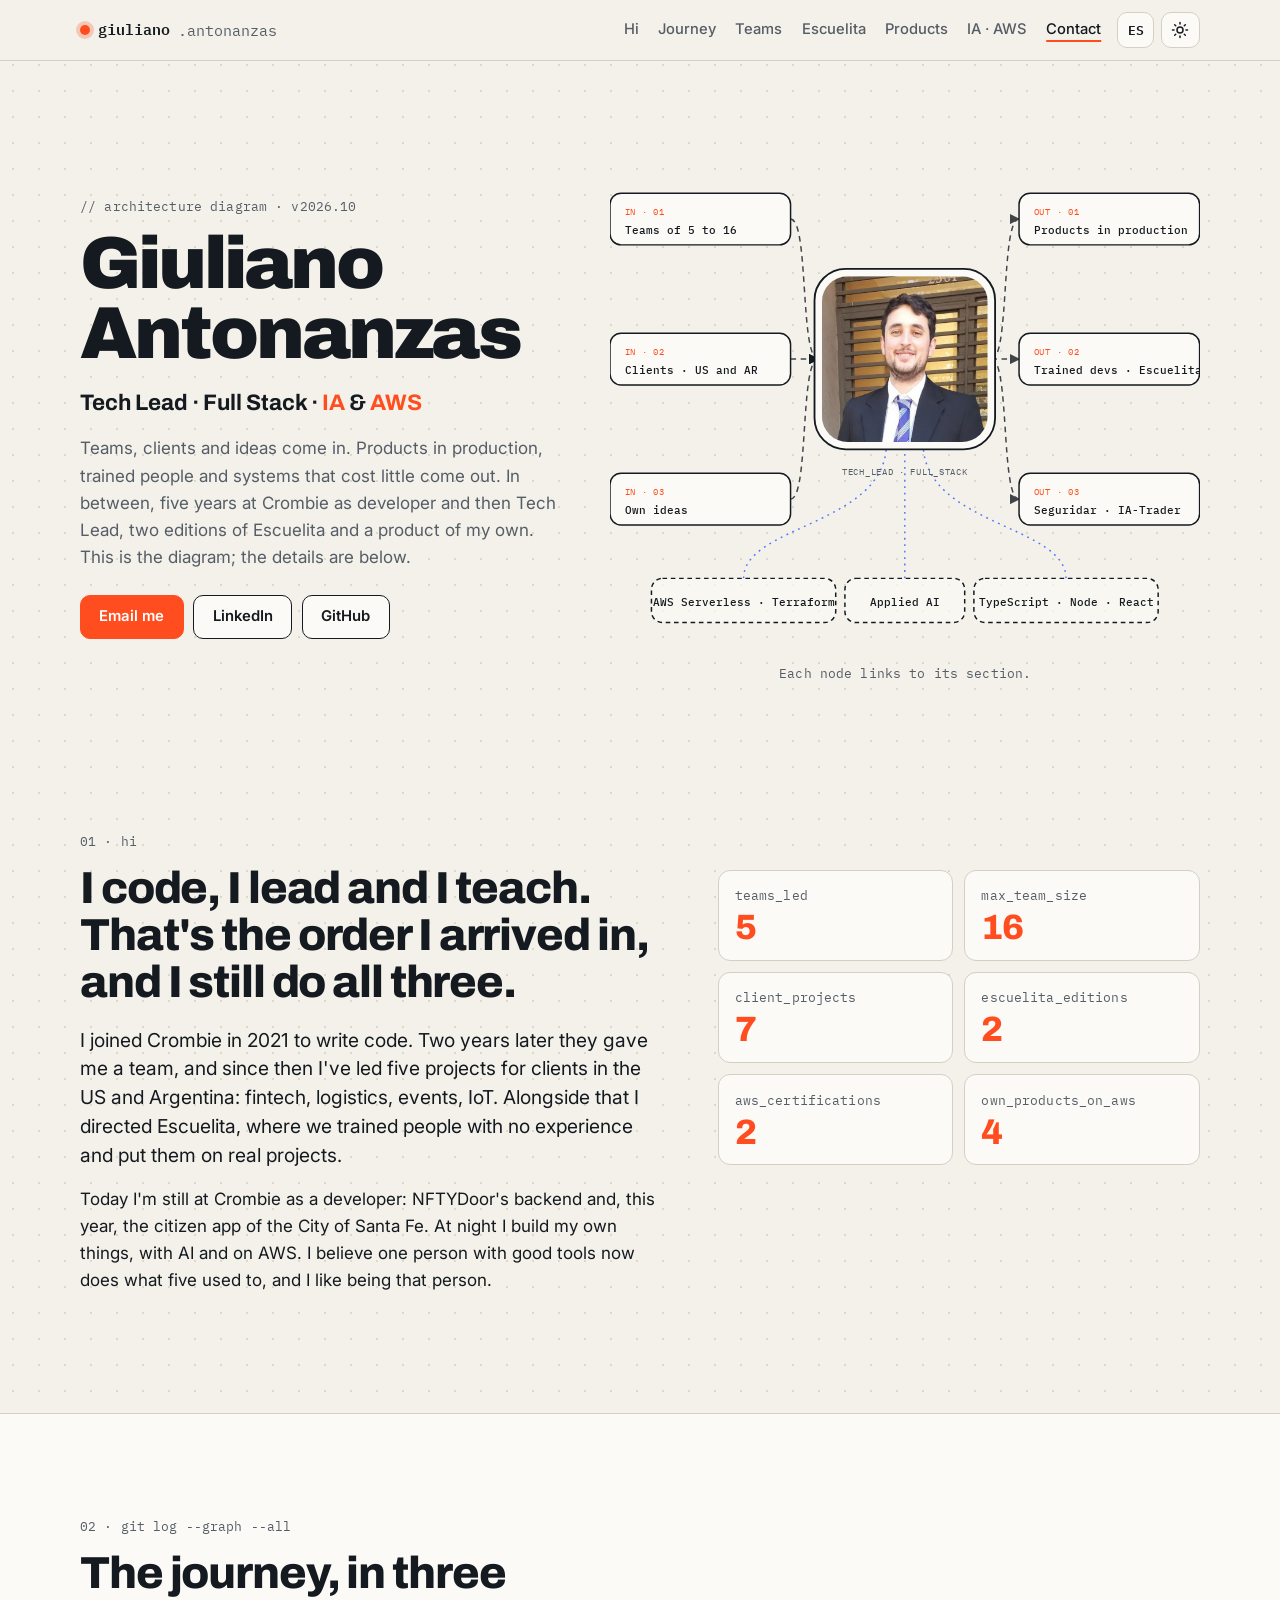
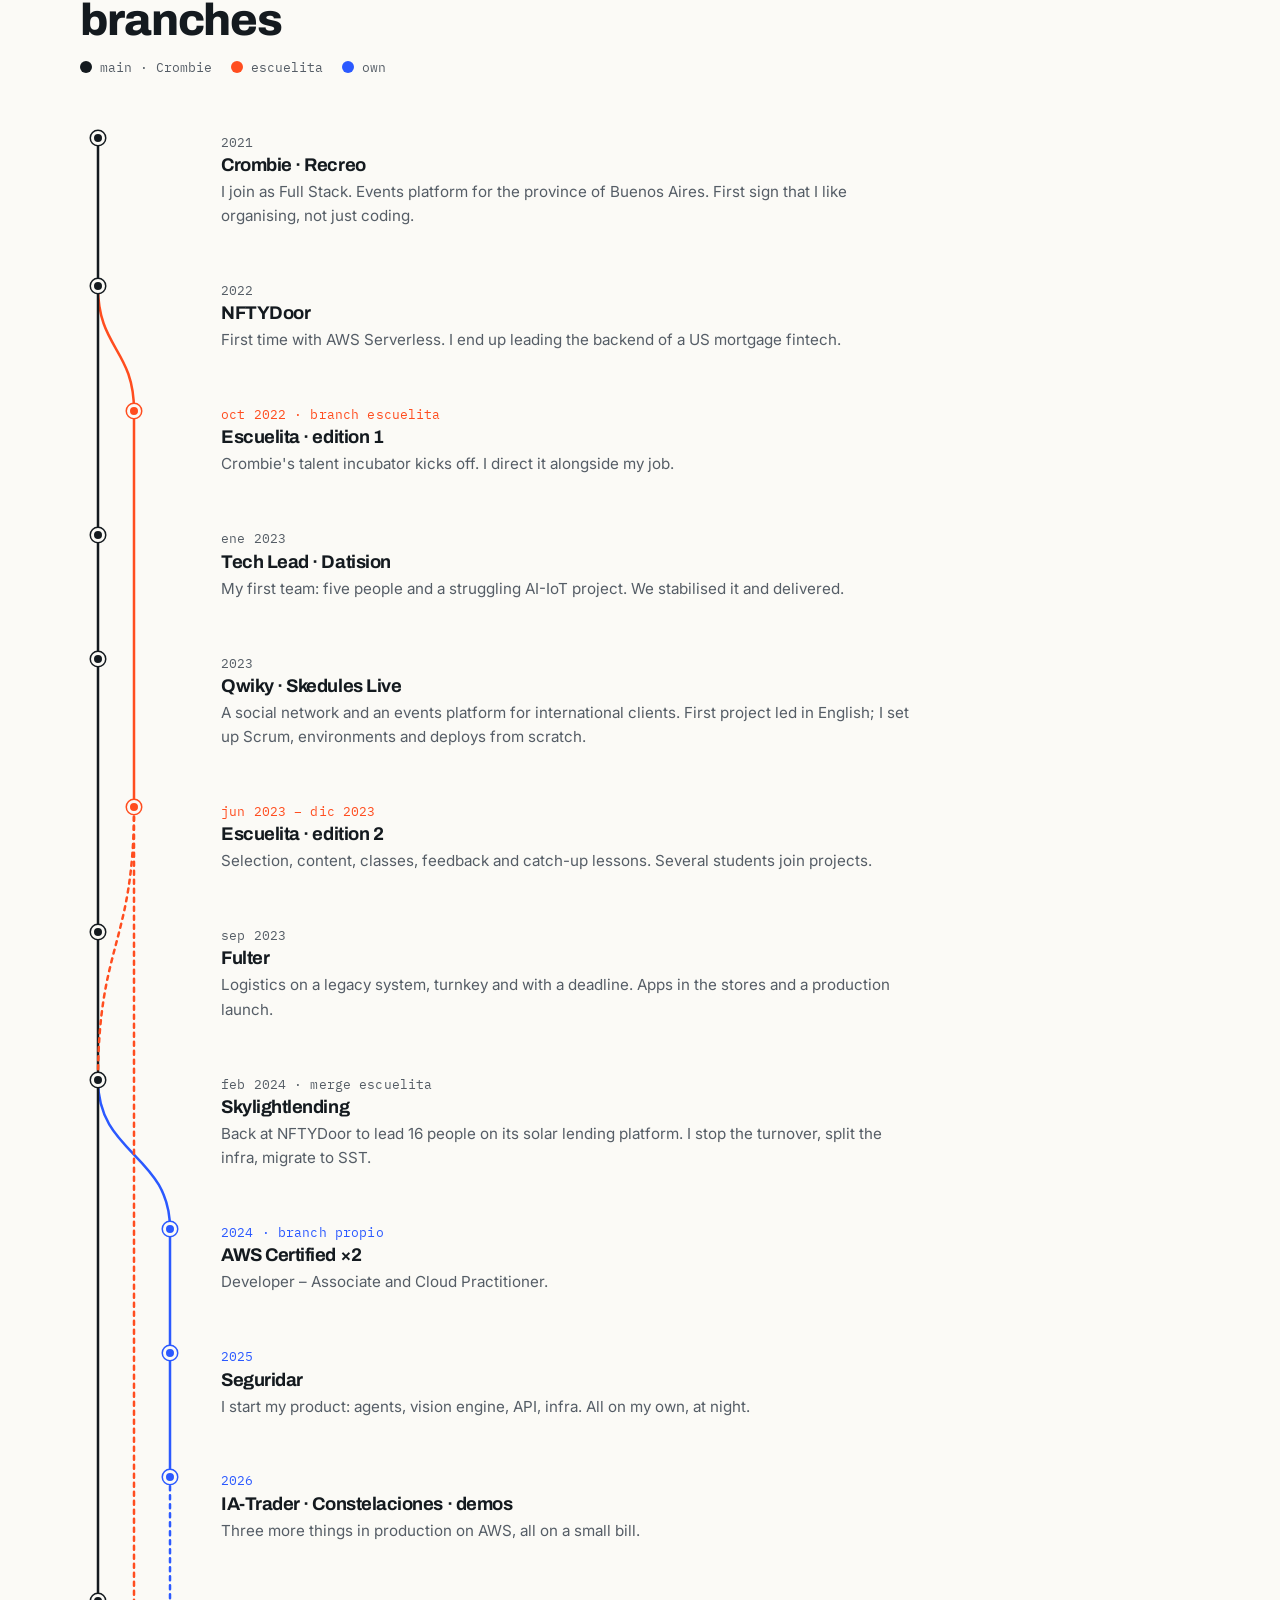
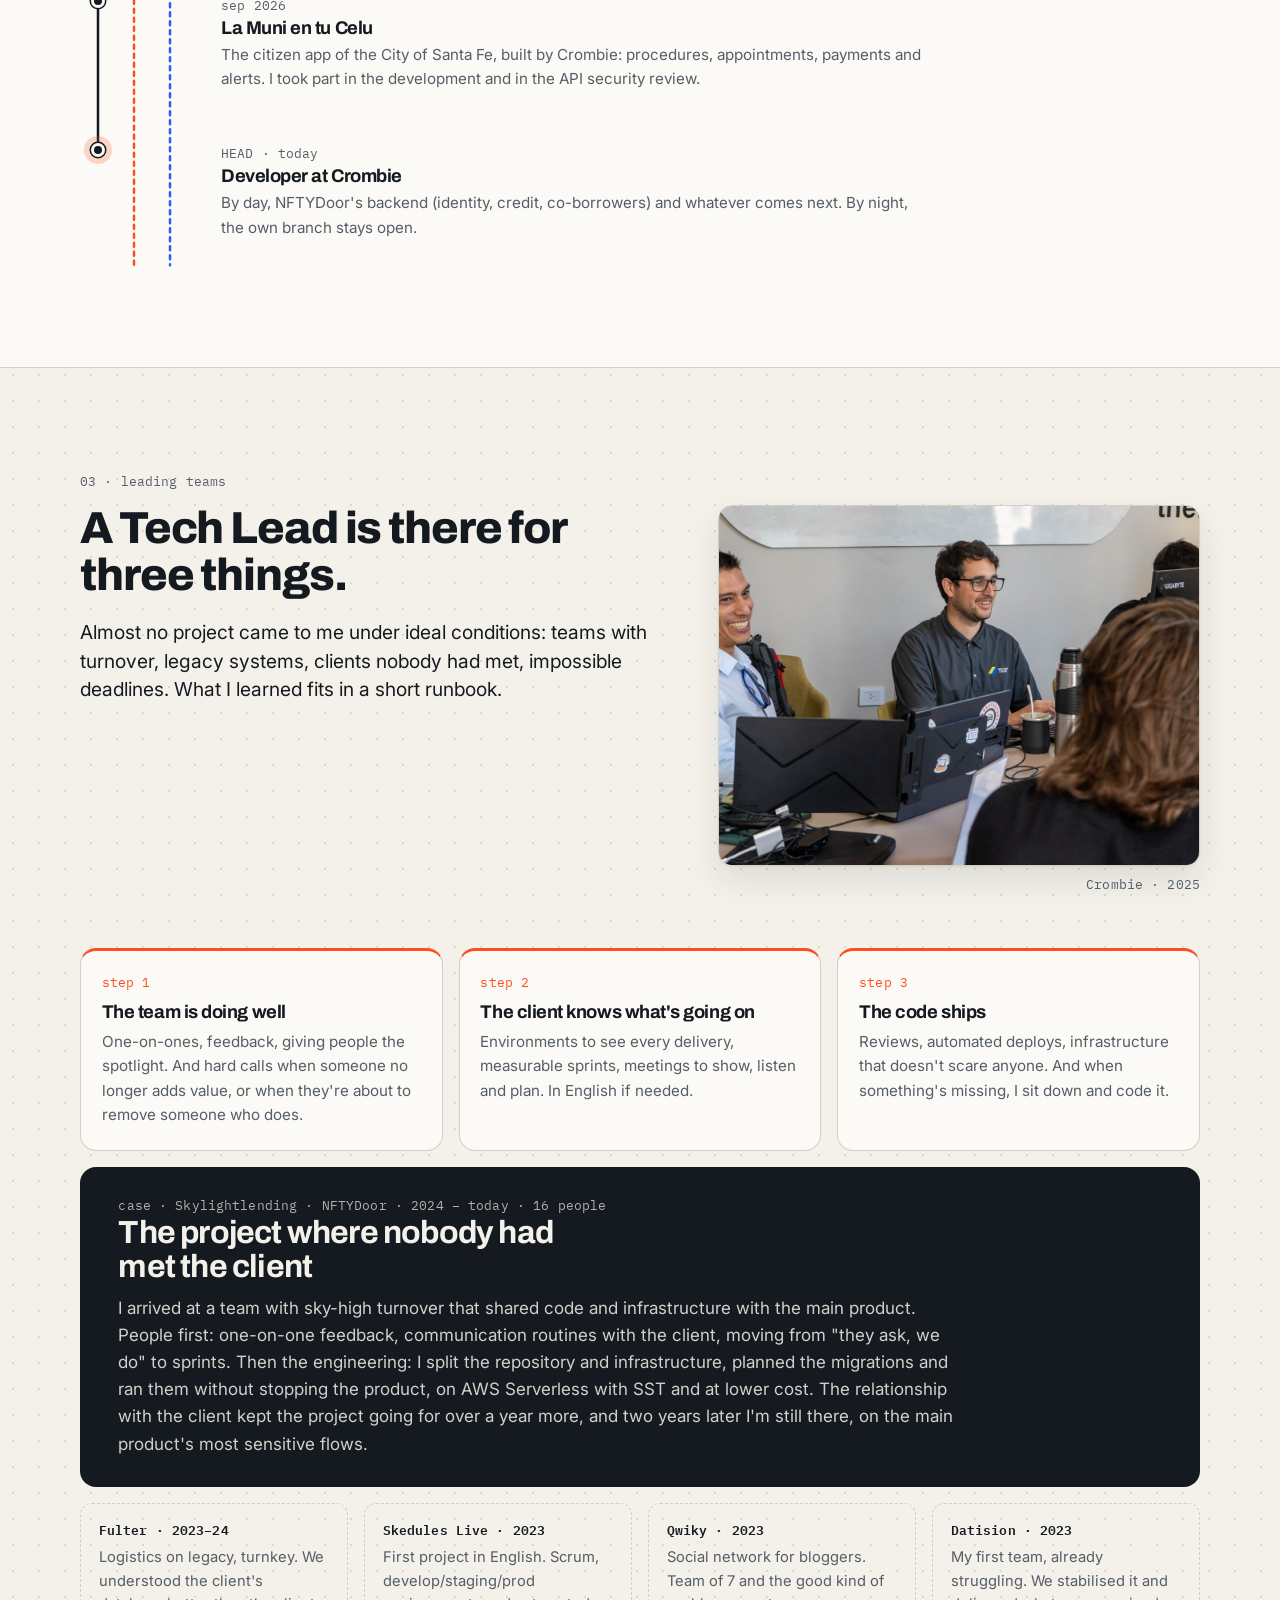
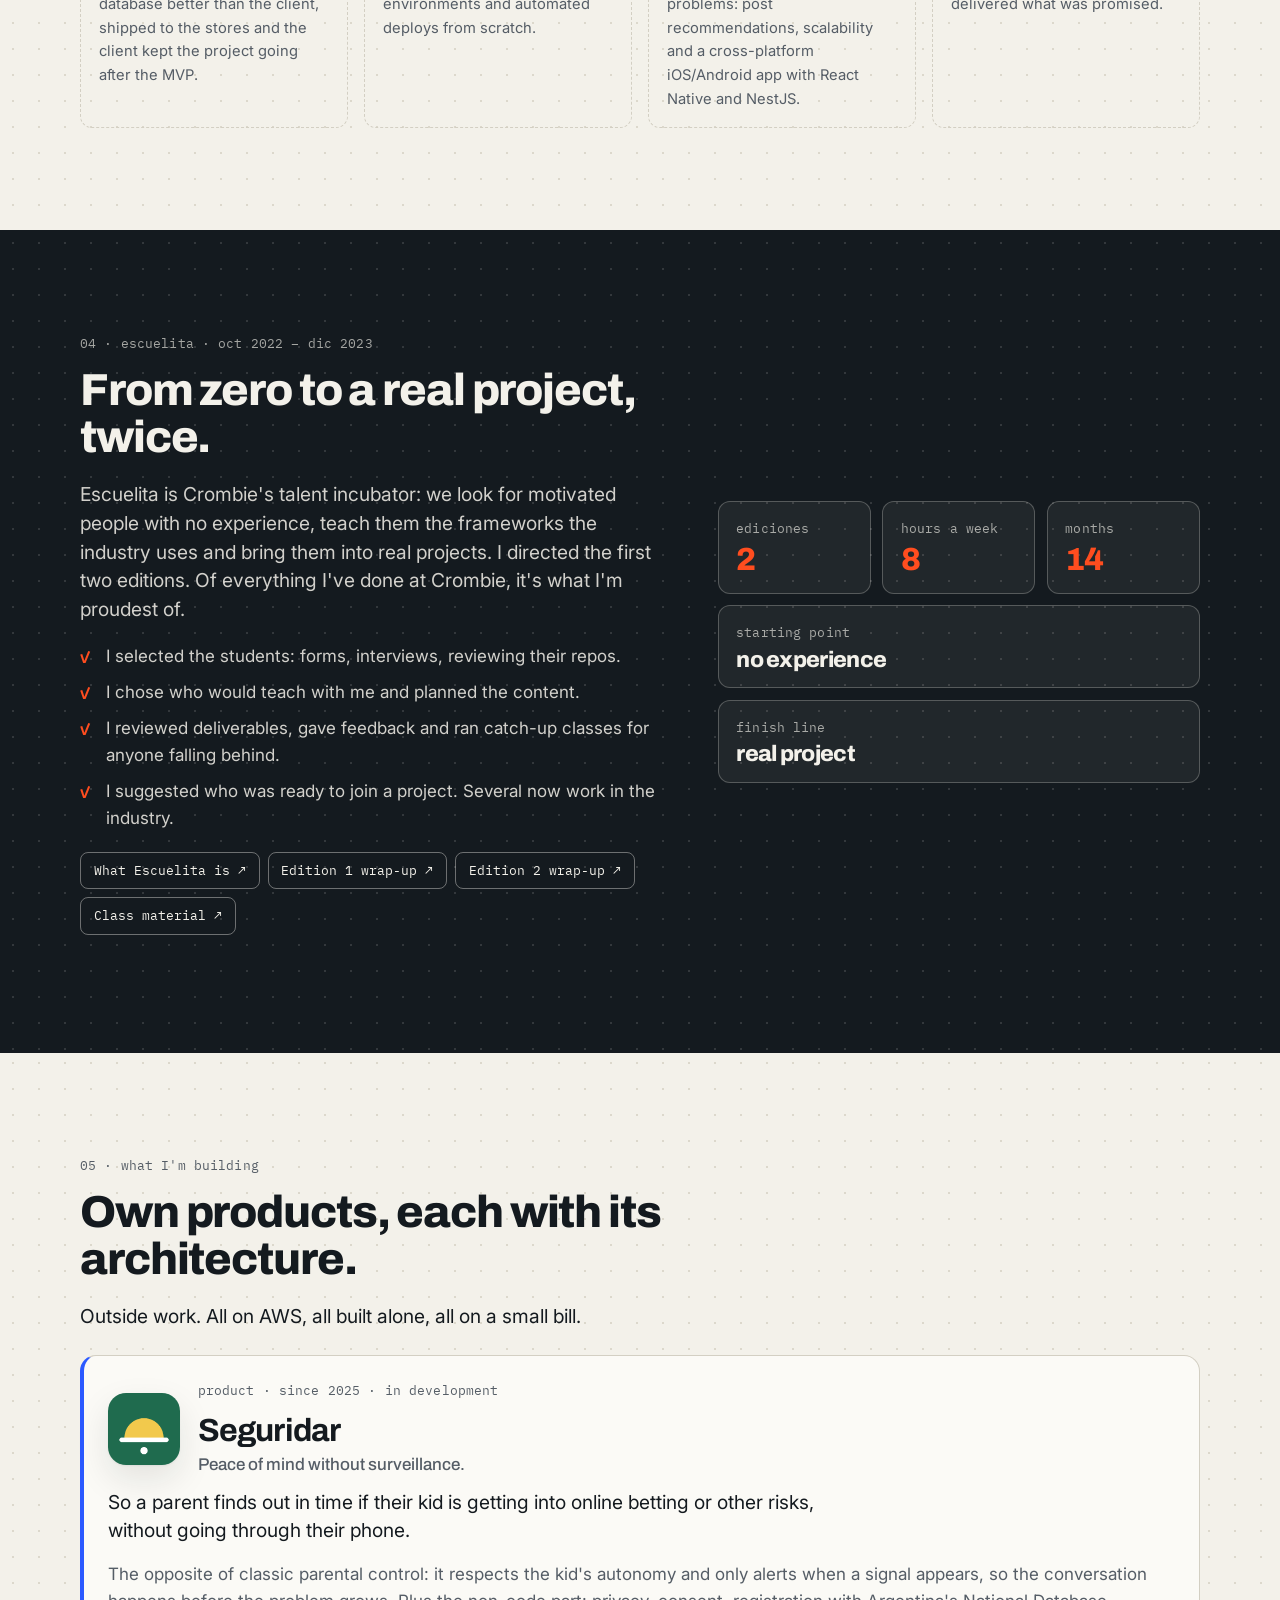
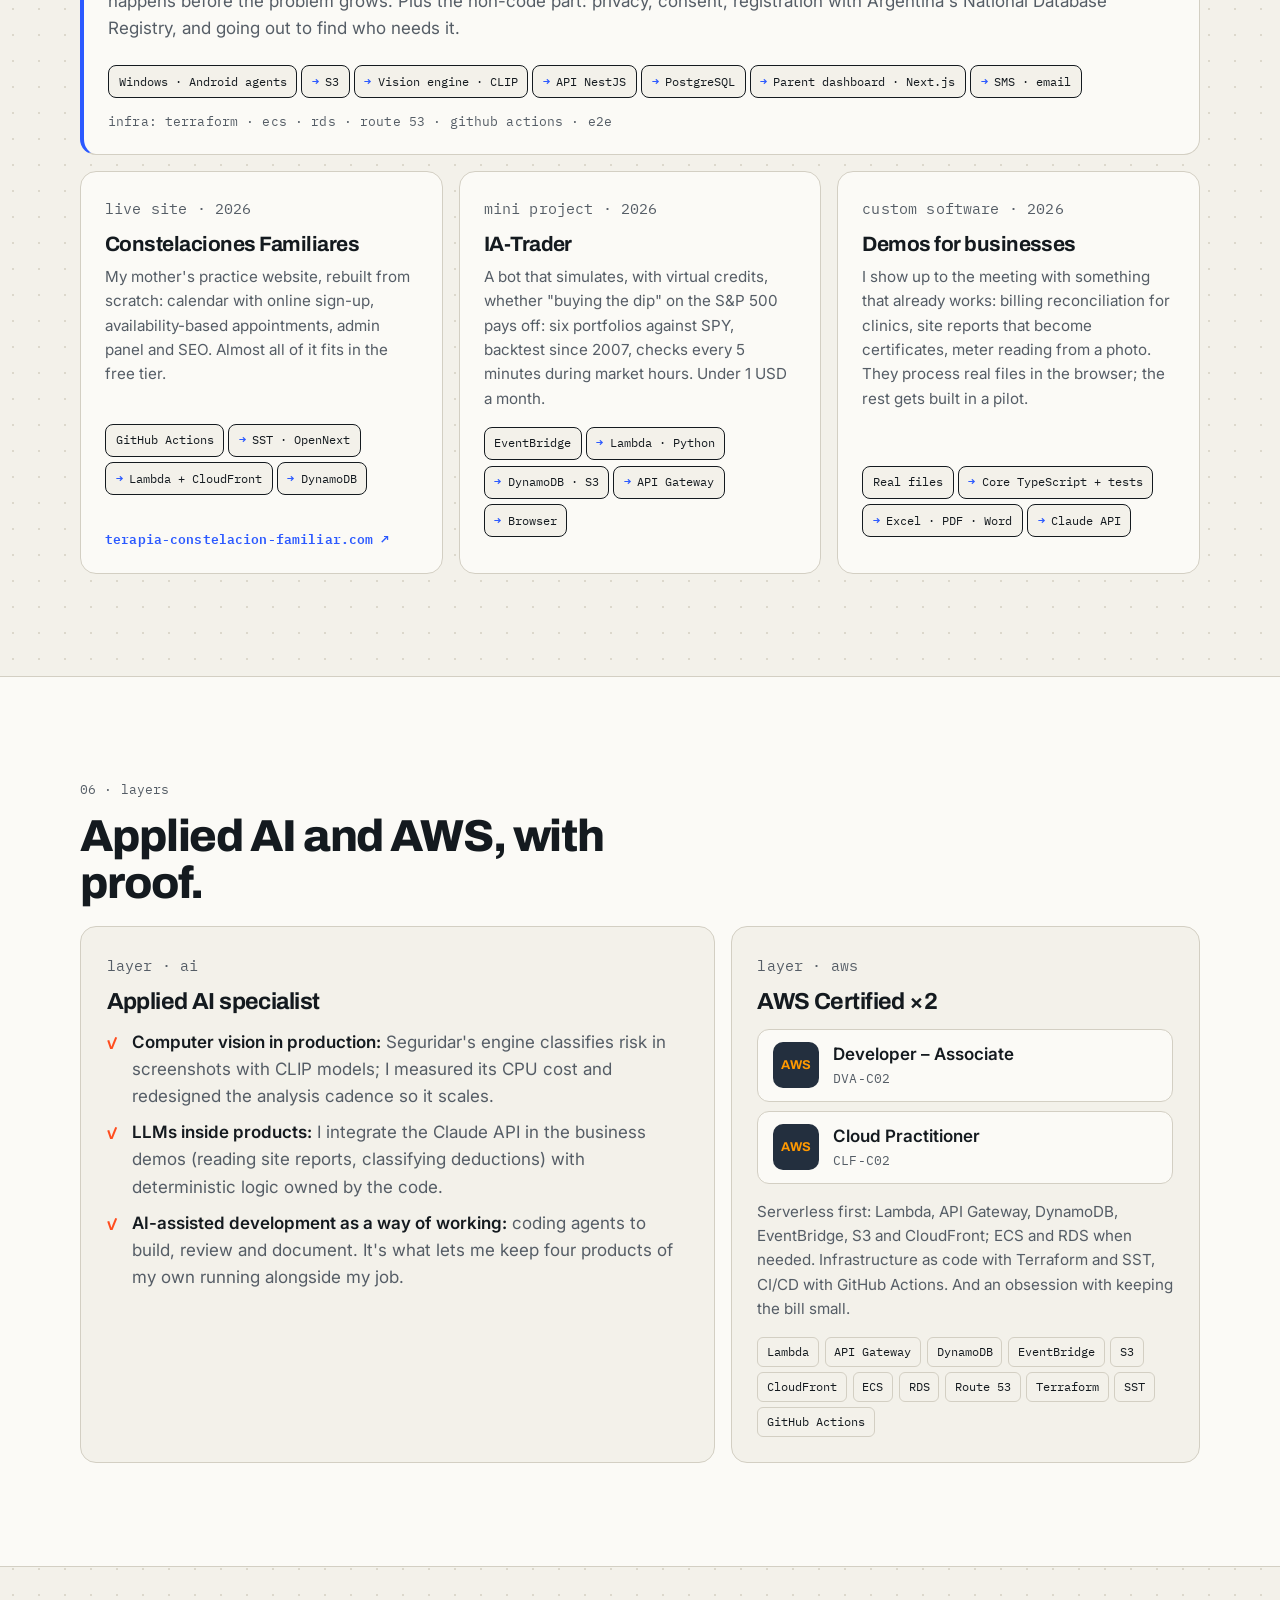
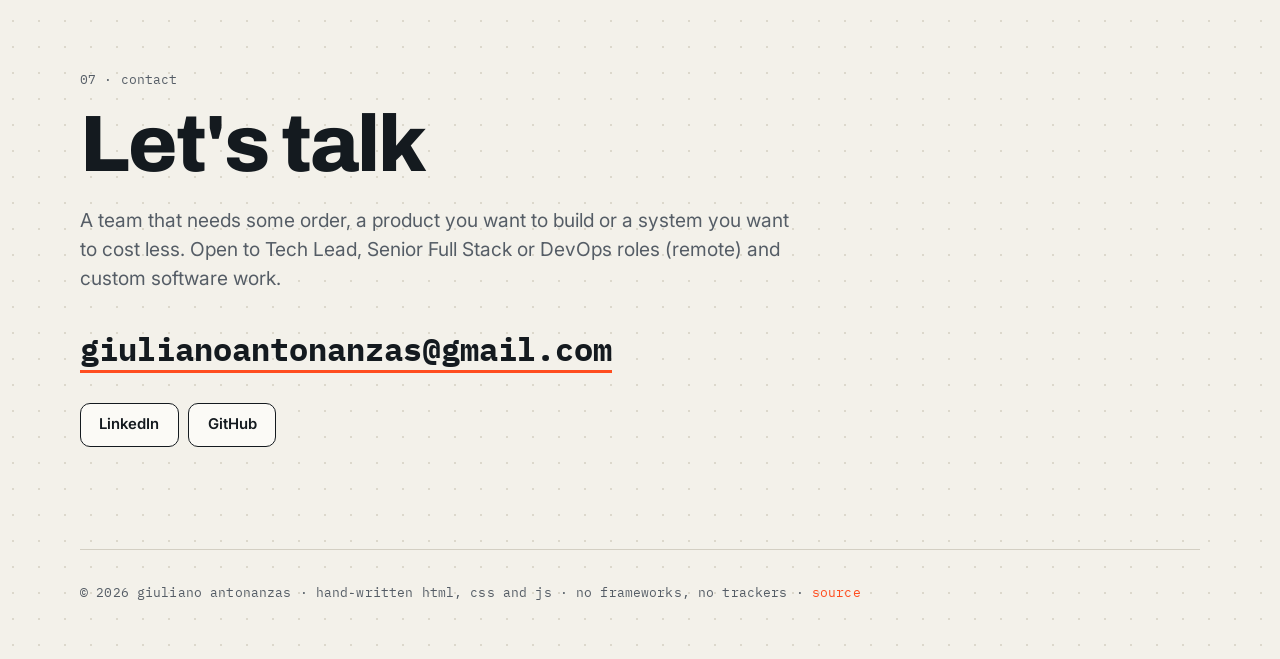
==== commit cf007242: "Foto de perfil nueva y datos corregidos con el CV actualizado Foto de perfil elegida por Giuliano co" ====
--- a/index.html
+++ b/index.html
@@ -119,7 +119,7 @@
             <a href="#equipos"><g class="node in" transform="translate(0,60)">
               <rect width="196" height="56" rx="12"/>
               <text x="16" y="24" class="n-k">in · 01</text>
-              <text x="16" y="44" class="n-t"><tspan lang="es">Equipos de 5 a 12</tspan><tspan lang="en">Teams of 5 to 12</tspan></text>
+              <text x="16" y="44" class="n-t"><tspan lang="es">Equipos de 5 a 16</tspan><tspan lang="en">Teams of 5 to 16</tspan></text>
             </g></a>
             <a href="#equipos"><g class="node in" transform="translate(0,212)">
               <rect width="196" height="56" rx="12"/>
@@ -206,7 +206,7 @@
         </div>
         <dl class="metrics reveal">
           <div><dt class="mono">teams_led</dt><dd><span class="num" data-count="5">5</span></dd></div>
-          <div><dt class="mono">max_team_size</dt><dd><span class="num" data-count="12">12</span></dd></div>
+          <div><dt class="mono">max_team_size</dt><dd><span class="num" data-count="16">16</span></dd></div>
           <div><dt class="mono">client_projects</dt><dd><span class="num" data-count="7">7</span></dd></div>
           <div><dt class="mono">escuelita_editions</dt><dd><span class="num" data-count="2">2</span></dd></div>
           <div><dt class="mono">aws_certifications</dt><dd><span class="num" data-count="2">2</span></dd></div>
@@ -241,7 +241,7 @@
           </li>
           <li class="commit" data-lane="1" data-from="c2" id="c3">
             <span class="dot"></span>
-            <div class="c-body"><span class="mono c-date">2022 · <span lang="es">rama</span><span lang="en">branch</span> escuelita</span><h3>Escuelita · <span lang="es">edición 1</span><span lang="en">edition 1</span></h3>
+            <div class="c-body"><span class="mono c-date">oct 2022 · <span lang="es">rama</span><span lang="en">branch</span> escuelita</span><h3>Escuelita · <span lang="es">edición 1</span><span lang="en">edition 1</span></h3>
               <p lang="es">Arranca la incubadora de talento de Crombie. La dirijo en paralelo al trabajo.</p>
               <p lang="en">Crombie's talent incubator kicks off. I direct it alongside my job.</p></div>
           </li>
@@ -260,7 +260,7 @@
           </li>
           <li class="commit" data-lane="1" id="c6">
             <span class="dot"></span>
-            <div class="c-body"><span class="mono c-date">2023</span><h3>Escuelita · <span lang="es">edición 2</span><span lang="en">edition 2</span></h3>
+            <div class="c-body"><span class="mono c-date">jun 2023 – dic 2023</span><h3>Escuelita · <span lang="es">edición 2</span><span lang="en">edition 2</span></h3>
               <p lang="es">Selección, contenido, clases, feedback y recuperatorios. Varios alumnos entran a proyectos.</p>
               <p lang="en">Selection, content, classes, feedback and catch-up lessons. Several students join projects.</p></div>
           </li>
@@ -273,8 +273,8 @@
           <li class="commit" data-lane="0" data-merge="c6" id="c8">
             <span class="dot"></span>
             <div class="c-body"><span class="mono c-date">feb 2024 · merge escuelita</span><h3>Skylightlending</h3>
-              <p lang="es">Vuelvo a NFTYDoor para liderar 12 personas en su plataforma de préstamos solares. Freno la rotación, separo la infra, migro a SST.</p>
-              <p lang="en">Back at NFTYDoor to lead 12 people on its solar lending platform. I stop the turnover, split the infra, migrate to SST.</p></div>
+              <p lang="es">Vuelvo a NFTYDoor para liderar 16 personas en su plataforma de préstamos solares. Freno la rotación, separo la infra, migro a SST.</p>
+              <p lang="en">Back at NFTYDoor to lead 16 people on its solar lending platform. I stop the turnover, split the infra, migrate to SST.</p></div>
           </li>
           <li class="commit" data-lane="2" data-from="c8" id="c9">
             <span class="dot"></span>
@@ -353,7 +353,7 @@
       </ol>
 
       <article class="case reveal">
-        <p class="mono label">case · Skylightlending · NFTYDoor · 2024 – <span lang="es">hoy</span><span lang="en">today</span> · 12 devs</p>
+        <p class="mono label">case · Skylightlending · NFTYDoor · 2024 – <span lang="es">hoy</span><span lang="en">today</span> · 16 <span lang="es">personas</span><span lang="en">people</span></p>
         <h3 lang="es">El proyecto donde nadie conocía al cliente</h3>
         <h3 lang="en">The project where nobody had met the client</h3>
         <p lang="es">
@@ -361,21 +361,21 @@
           principal. Primero la gente: feedback uno a uno, rutinas de comunicación con el cliente, pasar
           de "piden y hacemos" a sprints. Después la técnica: separé el repositorio y la infraestructura,
           planifiqué las migraciones y las ejecutamos sin frenar el producto, sobre AWS Serverless con SST
-          y con menos costo. Dos años después sigo ahí, en los flujos más sensibles del producto principal.
+          y con menos costo. La relación con el cliente hizo que el proyecto se extendiera más de un año, y dos años después sigo ahí, en los flujos más sensibles del producto principal.
         </p>
         <p lang="en">
           I arrived at a team with sky-high turnover that shared code and infrastructure with the main
           product. People first: one-on-one feedback, communication routines with the client, moving from
           "they ask, we do" to sprints. Then the engineering: I split the repository and infrastructure,
           planned the migrations and ran them without stopping the product, on AWS Serverless with SST and
-          at lower cost. Two years later I'm still there, on the main product's most sensitive flows.
+          at lower cost. The relationship with the client kept the project going for over a year more, and two years later I'm still there, on the main product's most sensitive flows.
         </p>
       </article>
 
       <ul class="cases-mini">
-        <li class="reveal"><span class="mono">Fulter · 2023–24</span><span lang="es">Logística sobre legacy, llave en mano. Entendimos la base del cliente mejor que el cliente. Apps en App Store y Google Play.</span><span lang="en">Logistics on legacy, turnkey. We understood the client's database better than the client. Apps on the App Store and Google Play.</span></li>
+        <li class="reveal"><span class="mono">Fulter · 2023–24</span><span lang="es">Logística sobre legacy, llave en mano. Entendimos la base del cliente mejor que el cliente, salimos a las tiendas y el cliente siguió el proyecto después del MVP.</span><span lang="en">Logistics on legacy, turnkey. We understood the client's database better than the client, shipped to the stores and the client kept the project going after the MVP.</span></li>
         <li class="reveal"><span class="mono">Skedules Live · 2023</span><span lang="es">Primer proyecto en inglés. Scrum, entornos develop/staging/prod y deploys automáticos desde cero.</span><span lang="en">First project in English. Scrum, develop/staging/prod environments and automated deploys from scratch.</span></li>
-        <li class="reveal"><span class="mono">Qwiky · 2023</span><span lang="es">Red social para bloggers. Equipo de 7, React Native + NestJS + PostgreSQL y un plan de MVP para llegar rápido a un primer lanzamiento.</span><span lang="en">Social network for bloggers. Team of 7, React Native + NestJS + PostgreSQL and an MVP plan to reach a first launch fast.</span></li>
+        <li class="reveal"><span class="mono">Qwiky · 2023</span><span lang="es">Red social para bloggers. Equipo de 7 y problemas lindos: recomendación de publicaciones, escalabilidad y una app multiplataforma iOS/Android con React Native y NestJS.</span><span lang="en">Social network for bloggers. Team of 7 and the good kind of problems: post recommendations, scalability and a cross-platform iOS/Android app with React Native and NestJS.</span></li>
         <li class="reveal"><span class="mono">Datision · 2023</span><span lang="es">Mi primer equipo, ya en dificultades. Lo estabilizamos y cumplimos lo comprometido.</span><span lang="en">My first team, already struggling. We stabilised it and delivered what was promised.</span></li>
       </ul>
     </section>
@@ -384,7 +384,7 @@
     <section id="escuelita" class="section escuelita">
       <div class="wrap split">
         <div>
-          <p class="mono label reveal">04 · escuelita · 2022 – 2023</p>
+          <p class="mono label reveal">04 · escuelita · oct 2022 – dic 2023</p>
           <h2 class="reveal"><span lang="es">De cero a un proyecto real, dos veces.</span><span lang="en">From zero to a real project, twice.</span></h2>
           <p class="big reveal" lang="es">
             La Escuelita es la incubadora de talento de Crombie: buscamos gente con ganas y sin experiencia,
@@ -412,7 +412,7 @@
         <dl class="esc-stats reveal">
           <div><dt class="mono">ediciones</dt><dd>2</dd></div>
           <div><dt class="mono"><span lang="es">horas por semana</span><span lang="en">hours a week</span></dt><dd>8</dd></div>
-          <div><dt class="mono"><span lang="es">años</span><span lang="en">years</span></dt><dd>2</dd></div>
+          <div><dt class="mono"><span lang="es">meses</span><span lang="en">months</span></dt><dd>14</dd></div>
           <div><dt class="mono"><span lang="es">punto de partida</span><span lang="en">starting point</span></dt><dd><span lang="es">sin experiencia</span><span lang="en">no experience</span></dd></div>
           <div><dt class="mono"><span lang="es">punto de llegada</span><span lang="en">finish line</span></dt><dd><span lang="es">proyecto real</span><span lang="en">real project</span></dd></div>
         </dl>
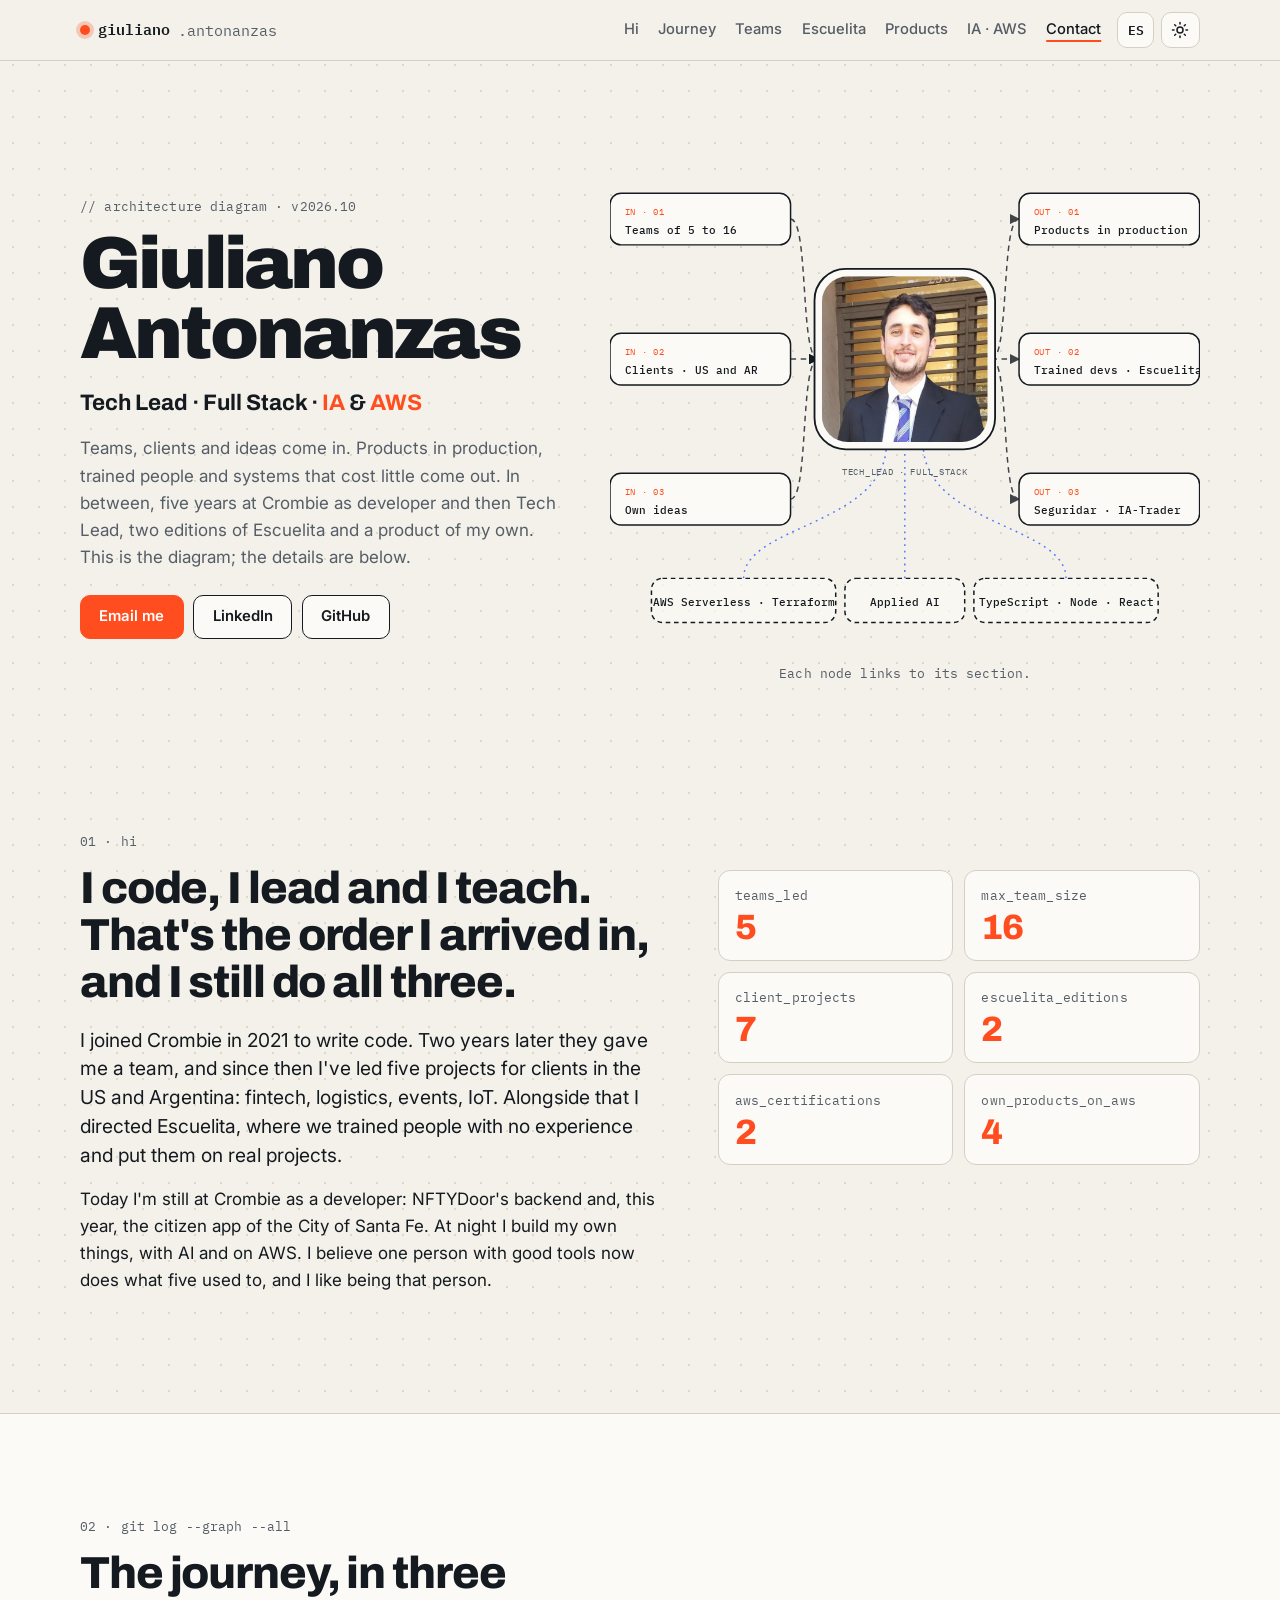
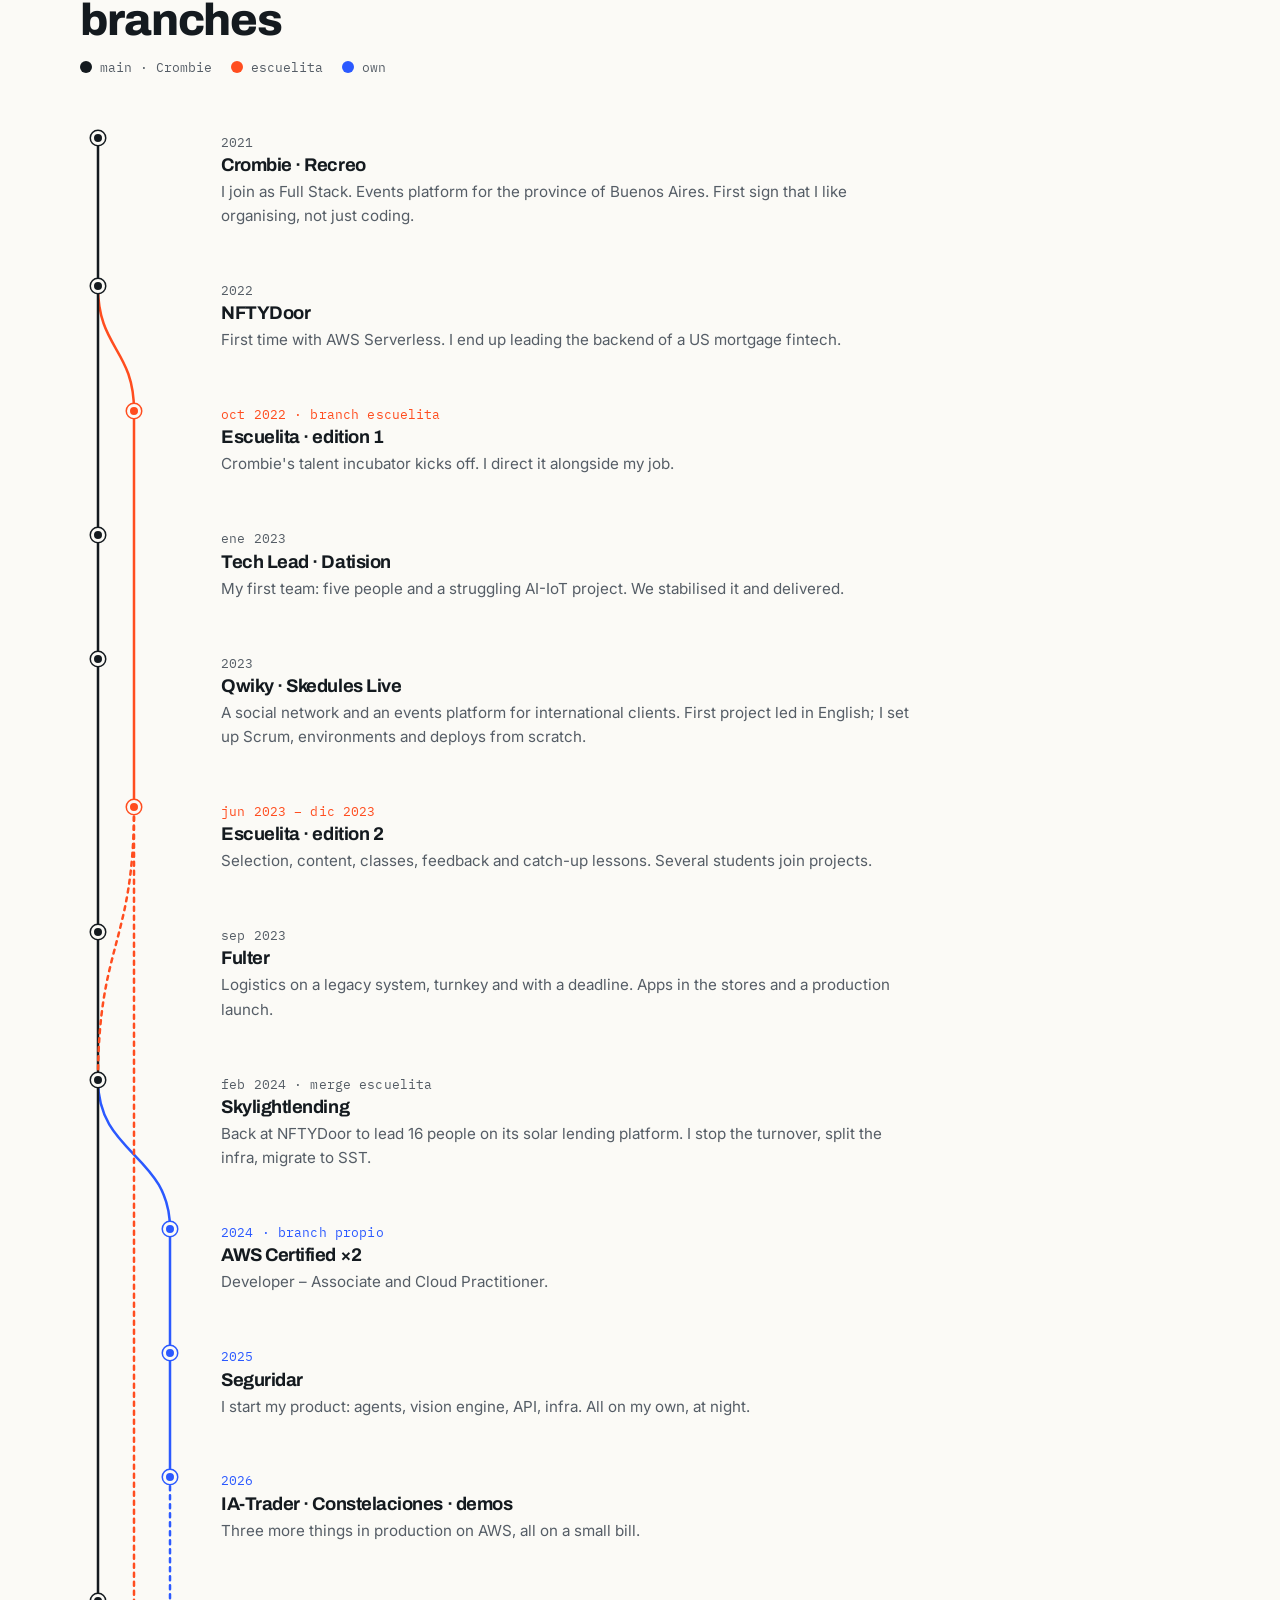
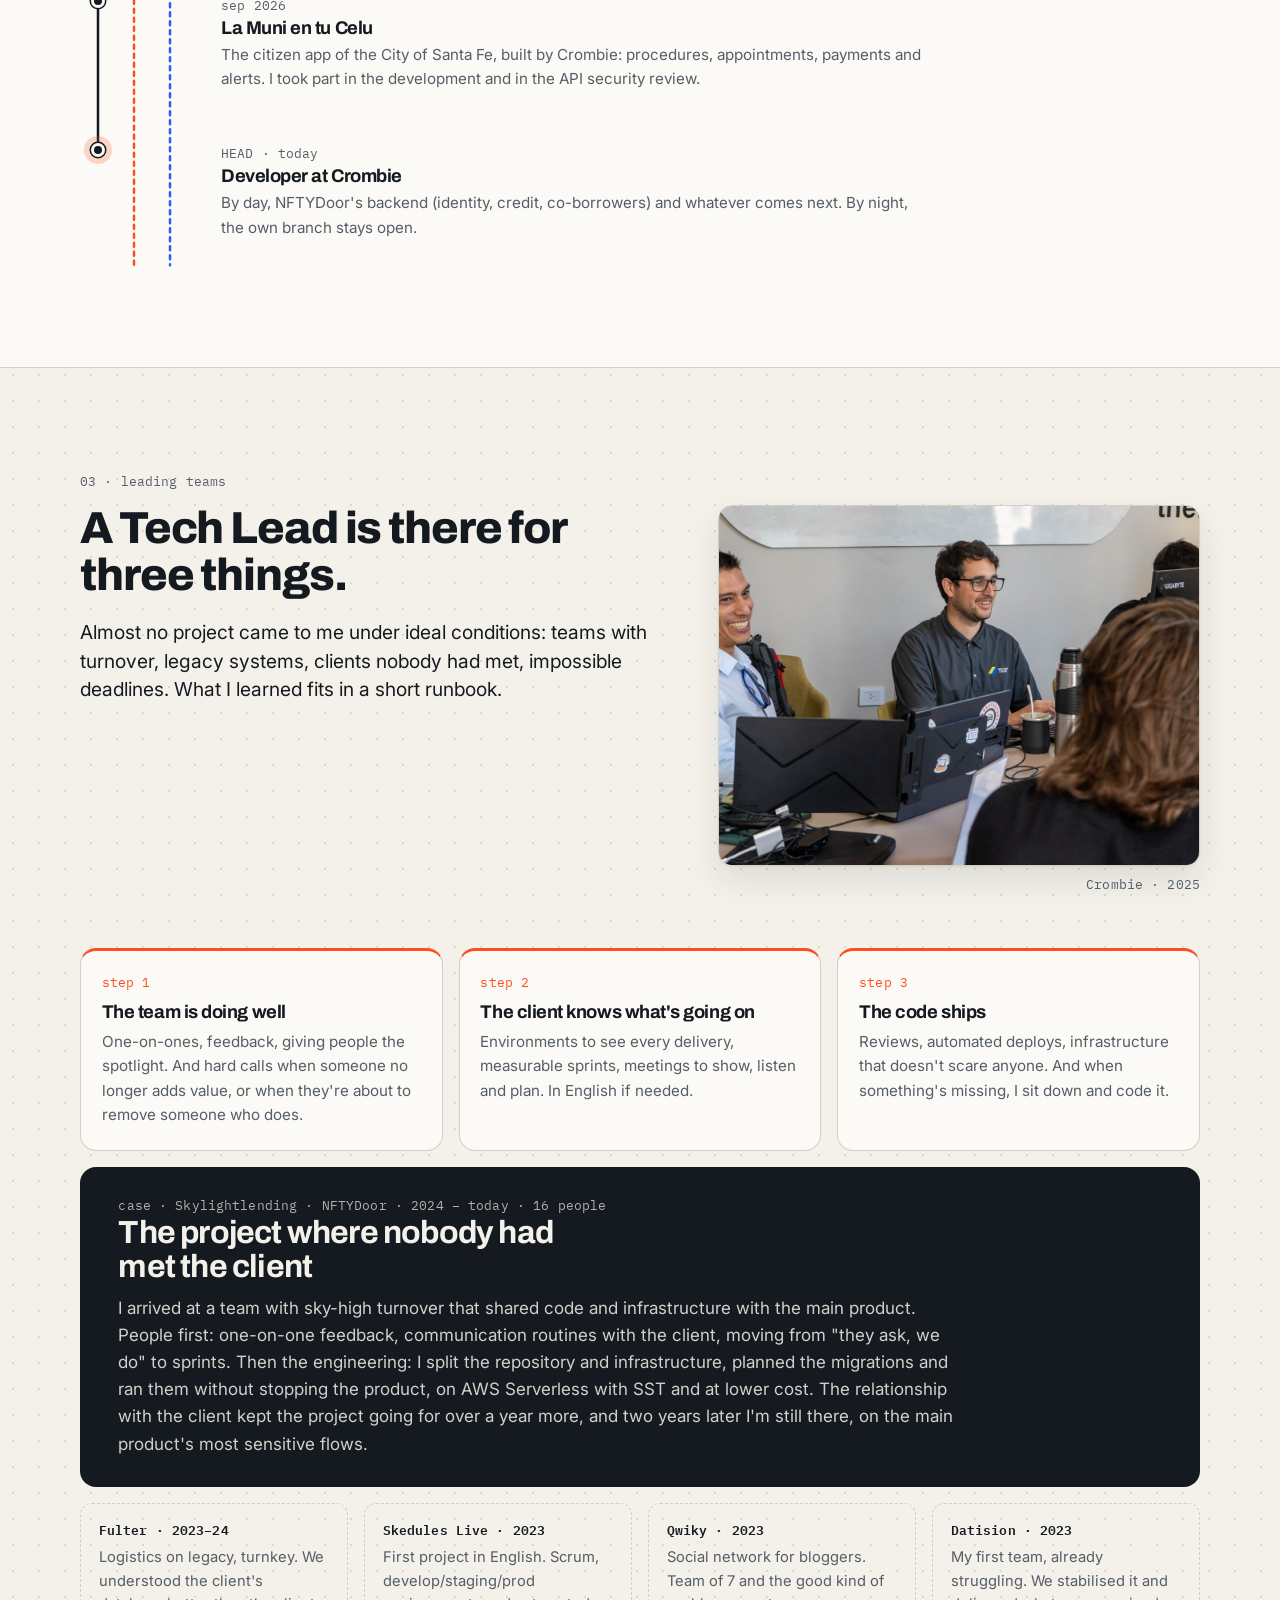
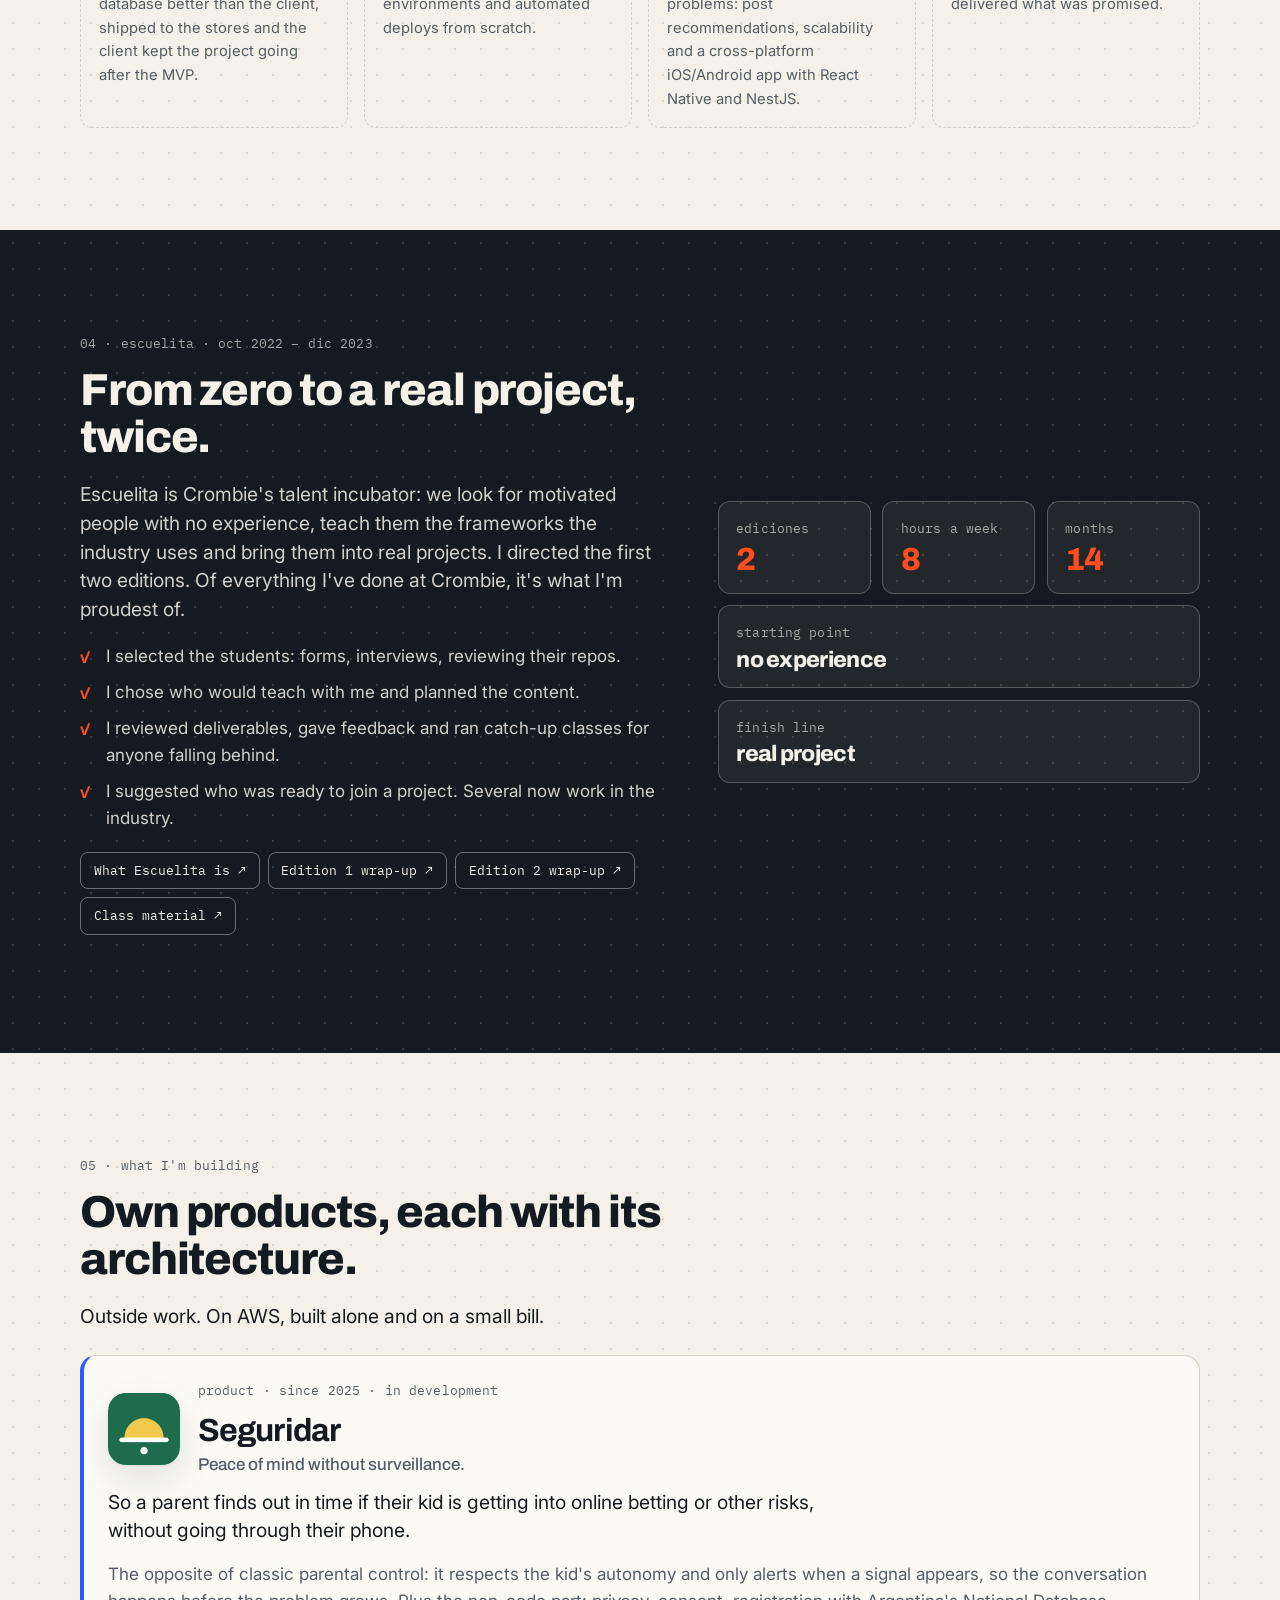
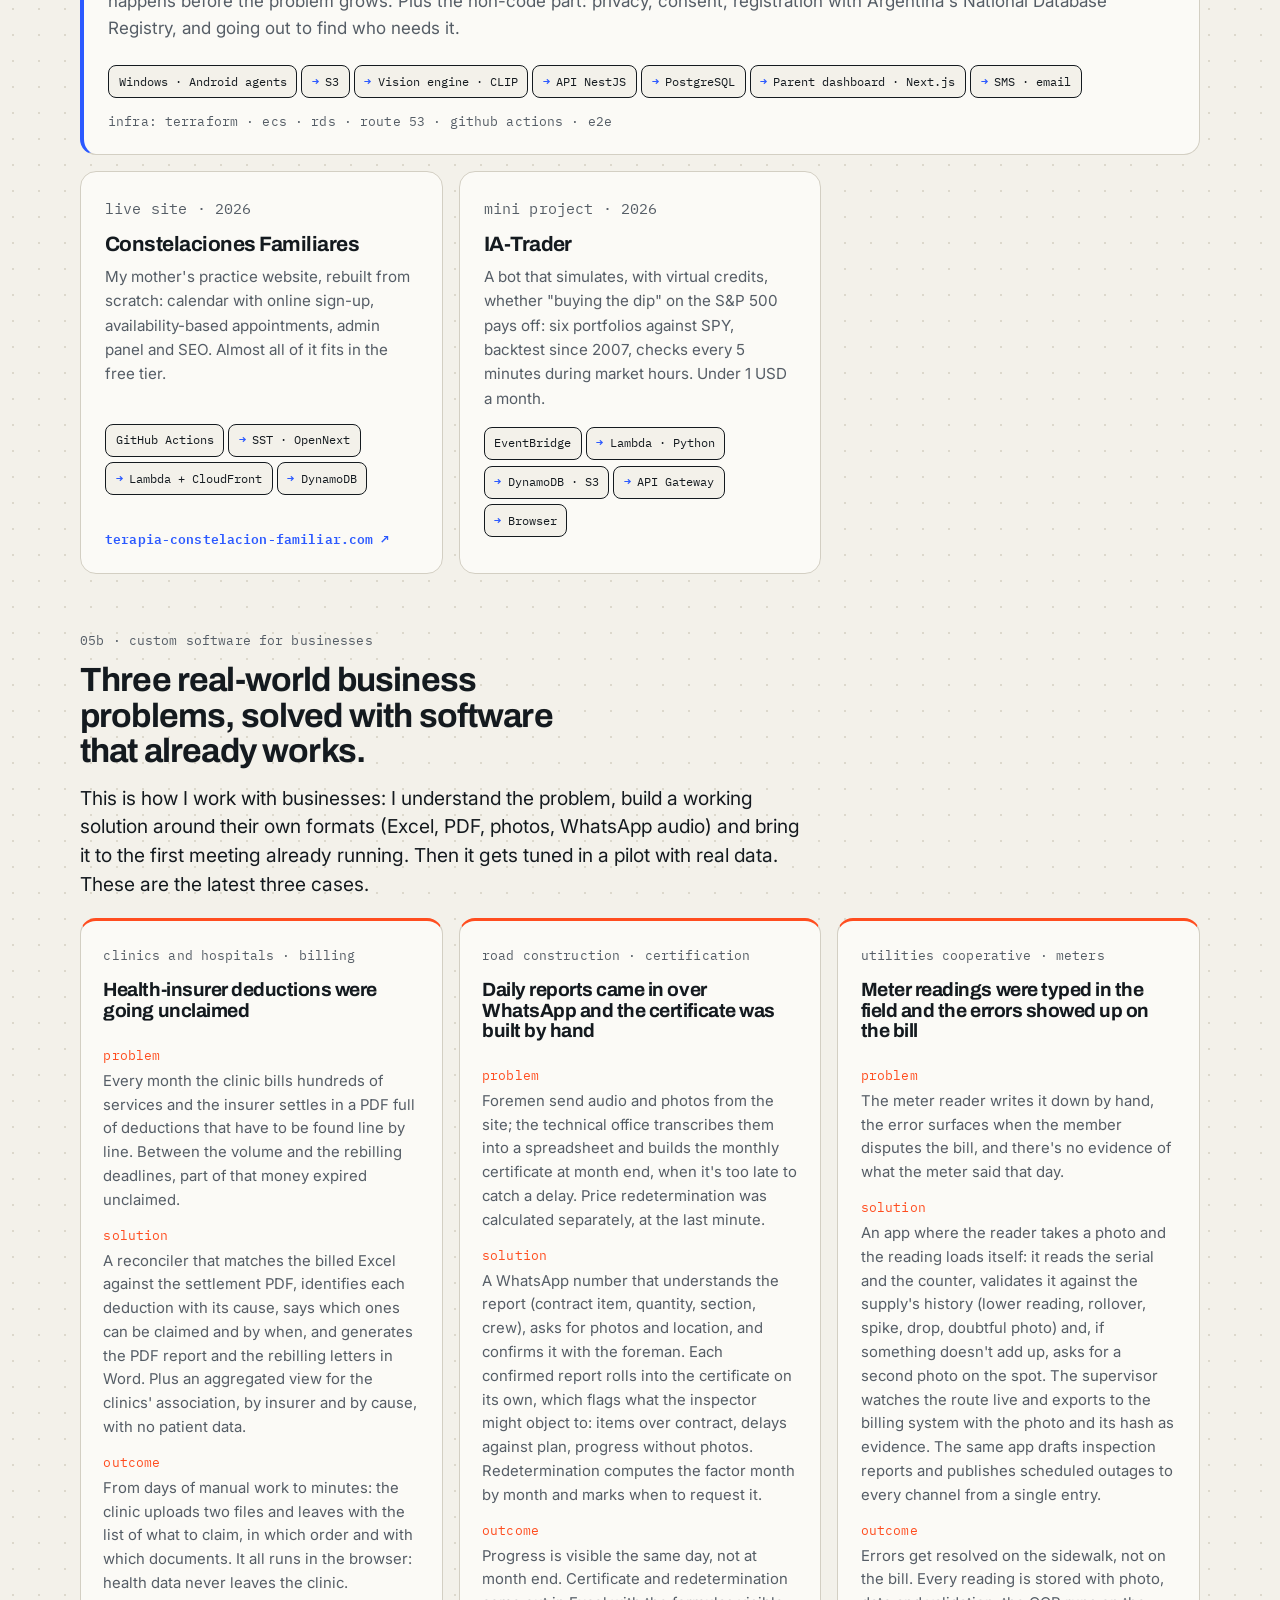
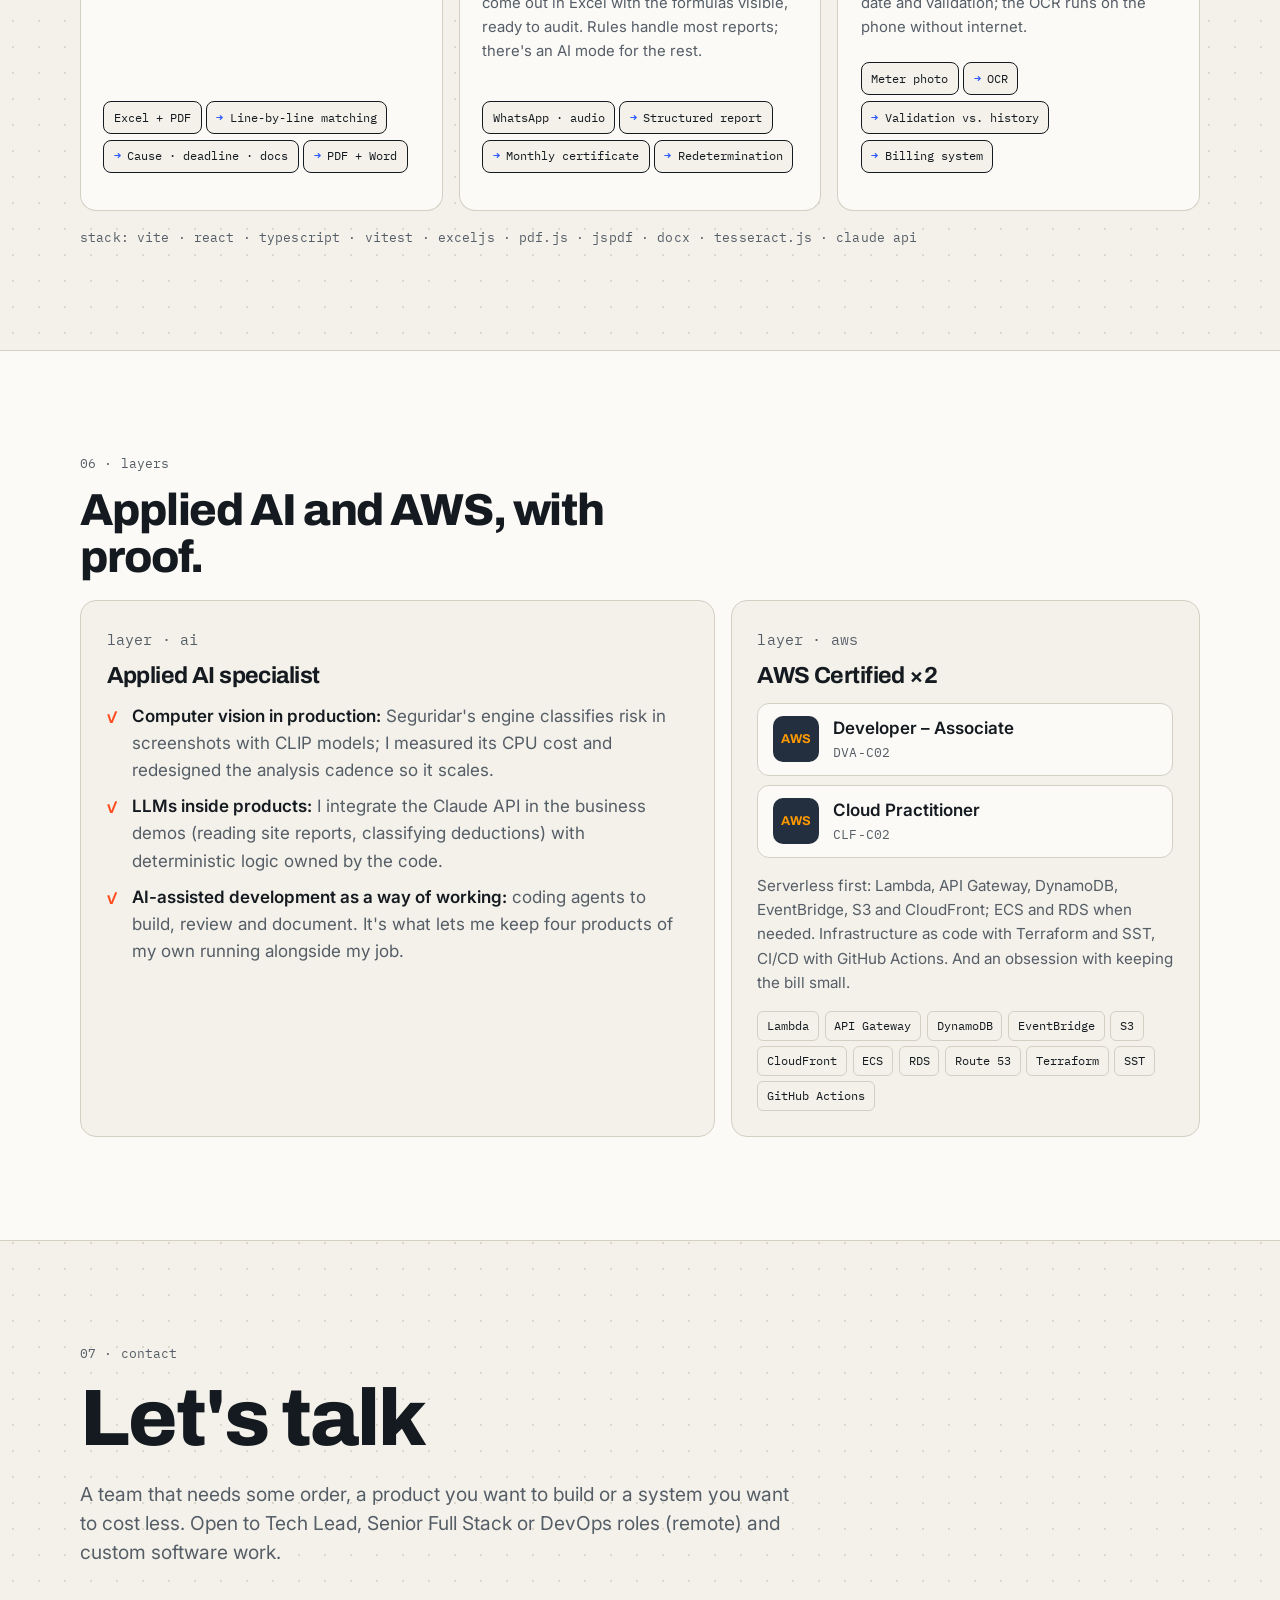
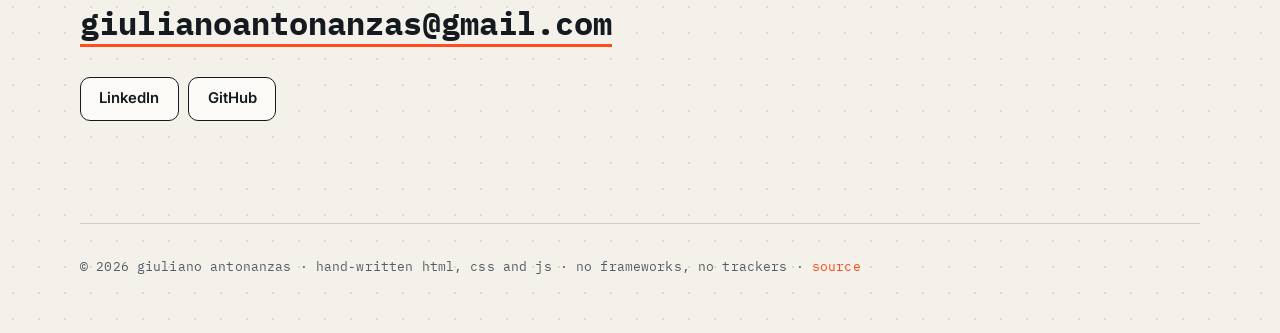
==== commit b850b839: "Software a medida como tres casos resueltos La tarjeta "Demos para empresas" pasa a ser una subsecci" ====
--- a/index.html
+++ b/index.html
@@ -24,7 +24,7 @@
   <link rel="preconnect" href="https://fonts.googleapis.com">
   <link rel="preconnect" href="https://fonts.gstatic.com" crossorigin>
   <link href="https://fonts.googleapis.com/css2?family=Archivo:wght@500;700;800;900&family=IBM+Plex+Mono:wght@400;500;600&family=Inter:wght@400;500;600&display=swap" rel="stylesheet">
-  <link rel="stylesheet" href="styles.css">
+  <link rel="stylesheet" href="styles.css?v=202610300505">
 
   <script type="application/ld+json">
   {
@@ -423,12 +423,12 @@
     <section id="construyendo" class="wrap section">
       <p class="mono label reveal">05 · <span lang="es">lo que estoy construyendo</span><span lang="en">what I'm building</span></p>
       <h2 class="reveal"><span lang="es">Productos propios, cada uno con su arquitectura.</span><span lang="en">Own products, each with its architecture.</span></h2>
-      <p class="big reveal" lang="es">Fuera del trabajo. Todo en AWS, todo hecho solo, todo con factura chica.</p>
-      <p class="big reveal" lang="en">Outside work. All on AWS, all built alone, all on a small bill.</p>
+      <p class="big reveal" lang="es">Fuera del trabajo. En AWS, hechos solo y con factura chica.</p>
+      <p class="big reveal" lang="en">Outside work. On AWS, built alone and on a small bill.</p>
 
       <article class="product featured reveal">
         <header class="product-head">
-          <img class="product-logo" src="assets/seguridar.png" width="512" height="512" alt="Logo de Seguridar" loading="lazy" decoding="async">
+          <img class="product-logo" src="assets/seguridar.png" width="72" height="72" alt="Logo de Seguridar" loading="lazy" decoding="async">
           <div>
             <p class="mono label"><span lang="es">producto · desde 2025 · en desarrollo</span><span lang="en">product · since 2025 · in development</span></p>
             <h3>Seguridar</h3>
@@ -487,16 +487,76 @@
           <p lang="en">A bot that simulates, with virtual credits, whether "buying the dip" on the S&amp;P 500 pays off: six portfolios against SPY, backtest since 2007, checks every 5 minutes during market hours. Under 1 USD a month.</p>
           <ol class="flow"><li>EventBridge</li><li>Lambda · Python</li><li>DynamoDB · S3</li><li>API Gateway</li><li><span lang="es">Navegador</span><span lang="en">Browser</span></li></ol>
         </article>
-        <article class="product reveal">
-          <header>
-            <p class="mono label"><span lang="es">software a medida · 2026</span><span lang="en">custom software · 2026</span></p>
-            <h3><span lang="es">Demos para empresas</span><span lang="en">Demos for businesses</span></h3>
-          </header>
-          <p lang="es">Llego a la reunión con algo que ya anda: conciliación de facturación para clínicas, partes de obra que se vuelven certificados, lectura de medidores por foto. Procesan archivos reales en el navegador; el resto se construye en un piloto.</p>
-          <p lang="en">I show up to the meeting with something that already works: billing reconciliation for clinics, site reports that become certificates, meter reading from a photo. They process real files in the browser; the rest gets built in a pilot.</p>
-          <ol class="flow"><li><span lang="es">Archivos reales</span><span lang="en">Real files</span></li><li>Core TypeScript + tests</li><li>Excel · PDF · Word</li><li>Claude API</li></ol>
+      </div>
+
+      <div class="cases-head">
+        <p class="mono label reveal">05b · <span lang="es">software a medida para empresas</span><span lang="en">custom software for businesses</span></p>
+        <h3 class="cases-title reveal"><span lang="es">Tres problemas de empresas reales, resueltos con software que ya funciona.</span><span lang="en">Three real-world business problems, solved with software that already works.</span></h3>
+        <p class="big reveal" lang="es">
+          Así trabajo con empresas: entiendo el problema, construyo una solución funcional con sus propios
+          formatos (Excel, PDF, fotos, audios de WhatsApp) y la llevo a la primera reunión andando. Después
+          se ajusta en un piloto con datos reales. Estos son los últimos tres casos.
+        </p>
+        <p class="big reveal" lang="en">
+          This is how I work with businesses: I understand the problem, build a working solution around their
+          own formats (Excel, PDF, photos, WhatsApp audio) and bring it to the first meeting already running.
+          Then it gets tuned in a pilot with real data. These are the latest three cases.
+        </p>
+      </div>
+
+      <div class="cases">
+        <article class="case-card reveal">
+          <p class="mono label"><span lang="es">clínicas y sanatorios · facturación</span><span lang="en">clinics and hospitals · billing</span></p>
+          <h3><span lang="es">Los débitos de las obras sociales se perdían sin reclamar</span><span lang="en">Health-insurer deductions were going unclaimed</span></h3>
+          <dl>
+            <dt class="mono"><span lang="es">problema</span><span lang="en">problem</span></dt>
+            <dd lang="es">Cada mes la clínica factura cientos de prestaciones y la obra social liquida en un PDF con débitos que hay que descubrir renglón por renglón. Entre el volumen y los plazos de refacturación, parte de esa plata vencía sin reclamo.</dd>
+            <dd lang="en">Every month the clinic bills hundreds of services and the insurer settles in a PDF full of deductions that have to be found line by line. Between the volume and the rebilling deadlines, part of that money expired unclaimed.</dd>
+            <dt class="mono"><span lang="es">solución</span><span lang="en">solution</span></dt>
+            <dd lang="es">Un conciliador que cruza el Excel facturado con el PDF de la liquidación, identifica cada débito con su causa, dice cuáles se pueden reclamar y hasta cuándo, y genera el informe en PDF y las notas de refacturación en Word. También una vista agregada para la asociación de clínicas, por obra social y por causa, sin datos de pacientes.</dd>
+            <dd lang="en">A reconciler that matches the billed Excel against the settlement PDF, identifies each deduction with its cause, says which ones can be claimed and by when, and generates the PDF report and the rebilling letters in Word. Plus an aggregated view for the clinics' association, by insurer and by cause, with no patient data.</dd>
+            <dt class="mono"><span lang="es">resultado</span><span lang="en">outcome</span></dt>
+            <dd lang="es">De días de trabajo manual a minutos: la clínica sube dos archivos y sale con la lista de qué reclamar, en qué orden y con qué papeles. Todo corre en el navegador: los datos de salud no salen de la clínica.</dd>
+            <dd lang="en">From days of manual work to minutes: the clinic uploads two files and leaves with the list of what to claim, in which order and with which documents. It all runs in the browser: health data never leaves the clinic.</dd>
+          </dl>
+          <ol class="flow"><li>Excel + PDF</li><li><span lang="es">Cruce renglón a renglón</span><span lang="en">Line-by-line matching</span></li><li><span lang="es">Causa · plazo · papeles</span><span lang="en">Cause · deadline · docs</span></li><li>PDF + Word</li></ol>
         </article>
-      </div>
+
+        <article class="case-card reveal">
+          <p class="mono label"><span lang="es">obra vial · certificación</span><span lang="en">road construction · certification</span></p>
+          <h3><span lang="es">Los partes diarios llegaban por WhatsApp y el certificado se armaba a mano</span><span lang="en">Daily reports came in over WhatsApp and the certificate was built by hand</span></h3>
+          <dl>
+            <dt class="mono"><span lang="es">problema</span><span lang="en">problem</span></dt>
+            <dd lang="es">Los capataces mandan audios y fotos desde la obra; la oficina técnica los transcribe a una planilla y arma el certificado mensual a fin de mes, cuando ya es tarde para ver un atraso. La redeterminación de precios se calculaba aparte y a última hora.</dd>
+            <dd lang="en">Foremen send audio and photos from the site; the technical office transcribes them into a spreadsheet and builds the monthly certificate at month end, when it's too late to catch a delay. Price redetermination was calculated separately, at the last minute.</dd>
+            <dt class="mono"><span lang="es">solución</span><span lang="en">solution</span></dt>
+            <dd lang="es">Un número de WhatsApp que entiende el parte (ítem del contrato, cantidad, tramo, cuadrilla), pide fotos y ubicación, y lo confirma con el capataz. Cada parte confirmado se suma solo al certificado, que avisa qué podría observar la inspección: ítems que superan lo contratado, atrasos contra el plan, avance sin fotos. La redeterminación calcula el factor mes a mes y marca cuándo corresponde pedirla.</dd>
+            <dd lang="en">A WhatsApp number that understands the report (contract item, quantity, section, crew), asks for photos and location, and confirms it with the foreman. Each confirmed report rolls into the certificate on its own, which flags what the inspector might object to: items over contract, delays against plan, progress without photos. Redetermination computes the factor month by month and marks when to request it.</dd>
+            <dt class="mono"><span lang="es">resultado</span><span lang="en">outcome</span></dt>
+            <dd lang="es">El avance se ve el mismo día, no a fin de mes. Certificado y redeterminación salen en Excel con las fórmulas a la vista, listos para auditar. Las reglas resuelven la mayoría de los partes; para el resto hay un modo con IA.</dd>
+            <dd lang="en">Progress is visible the same day, not at month end. Certificate and redetermination come out in Excel with the formulas visible, ready to audit. Rules handle most reports; there's an AI mode for the rest.</dd>
+          </dl>
+          <ol class="flow"><li>WhatsApp · <span lang="es">audio</span><span lang="en">audio</span></li><li><span lang="es">Parte estructurado</span><span lang="en">Structured report</span></li><li><span lang="es">Certificado mensual</span><span lang="en">Monthly certificate</span></li><li><span lang="es">Redeterminación</span><span lang="en">Redetermination</span></li></ol>
+        </article>
+
+        <article class="case-card reveal">
+          <p class="mono label"><span lang="es">cooperativa de servicios · medidores</span><span lang="en">utilities cooperative · meters</span></p>
+          <h3><span lang="es">Las lecturas de medidores se tipeaban en campo y los errores aparecían en la factura</span><span lang="en">Meter readings were typed in the field and the errors showed up on the bill</span></h3>
+          <dl>
+            <dt class="mono"><span lang="es">problema</span><span lang="en">problem</span></dt>
+            <dd lang="es">El lecturista anota a mano, el error se descubre cuando el socio reclama la factura, y no hay respaldo de lo que decía el medidor ese día.</dd>
+            <dd lang="en">The meter reader writes it down by hand, the error surfaces when the member disputes the bill, and there's no evidence of what the meter said that day.</dd>
+            <dt class="mono"><span lang="es">solución</span><span lang="en">solution</span></dt>
+            <dd lang="es">Una app en la que el lecturista saca la foto y la lectura se carga sola: lee la serie y el contador, la valida contra el historial del suministro (lectura menor, vuelta de contador, salto, caída, foto dudosa) y, si algo no cierra, pide una segunda foto en el momento. El supervisor ve el recorrido en vivo y exporta al sistema comercial con la foto y su huella como respaldo. La misma app arma las actas de inspección y publica los cortes programados en todos los canales desde una sola carga.</dd>
+            <dd lang="en">An app where the reader takes a photo and the reading loads itself: it reads the serial and the counter, validates it against the supply's history (lower reading, rollover, spike, drop, doubtful photo) and, if something doesn't add up, asks for a second photo on the spot. The supervisor watches the route live and exports to the billing system with the photo and its hash as evidence. The same app drafts inspection reports and publishes scheduled outages to every channel from a single entry.</dd>
+            <dt class="mono"><span lang="es">resultado</span><span lang="en">outcome</span></dt>
+            <dd lang="es">Los errores se resuelven en la vereda, no en la factura. Cada lectura queda con foto, fecha y validación; el OCR corre en el celular sin internet.</dd>
+            <dd lang="en">Errors get resolved on the sidewalk, not on the bill. Every reading is stored with photo, date and validation; the OCR runs on the phone without internet.</dd>
+          </dl>
+          <ol class="flow"><li><span lang="es">Foto del medidor</span><span lang="en">Meter photo</span></li><li>OCR</li><li><span lang="es">Validación vs. historial</span><span lang="en">Validation vs. history</span></li><li><span lang="es">Sistema comercial</span><span lang="en">Billing system</span></li></ol>
+        </article>
+      </div>
+      <p class="mono foot cases-foot"><span lang="es">stack: vite · react · typescript · vitest · exceljs · pdf.js · jspdf · docx · tesseract.js · claude api</span><span lang="en">stack: vite · react · typescript · vitest · exceljs · pdf.js · jspdf · docx · tesseract.js · claude api</span></p>
     </section>
 
     <!-- ===================== IA & AWS ===================== -->
@@ -561,6 +621,6 @@
     </p>
   </footer>
 
-  <script src="script.js"></script>
+  <script src="script.js?v=202610300505"></script>
 </body>
 </html>
--- a/styles.css
+++ b/styles.css
@@ -212,6 +212,18 @@
 .tags { display: flex; flex-wrap: wrap; gap: .35rem; margin-top: .6rem; }
 .tags li { font-family: var(--font-mono); font-size: .76rem; padding: .25rem .55rem; border-radius: 6px; background: var(--bg); border: 1px solid var(--line); }
 
+/* ---------- Casos a medida ---------- */
+.cases-head { margin-top: 3.5rem; }
+.cases-title { font-size: clamp(1.5rem, 2.8vw, 2.1rem); max-width: 26ch; margin-bottom: .9rem; }
+.cases { display: grid; grid-template-columns: repeat(3, 1fr); gap: 1rem; margin-top: 1.2rem; }
+.case-card { display: flex; flex-direction: column; padding: 1.5rem 1.4rem; border-radius: var(--radius); background: var(--paper); border: 1px solid var(--line); border-top: 3px solid var(--accent); }
+.case-card h3 { font-size: 1.2rem; margin: .1rem 0 1rem; }
+.case-card dl { margin: 0 0 .8rem; display: grid; gap: .25rem; }
+.case-card dt { color: var(--accent); margin-top: .5rem; }
+.case-card dd { margin: 0; color: var(--ink-2); font-size: .93rem; }
+.case-card .flow { margin-top: auto; padding-top: .6rem; }
+.cases-foot { margin-top: 1rem; }
+
 /* ---------- IA & AWS ---------- */
 .ia-aws { background: var(--paper); border-top: 1px solid var(--line); border-bottom: 1px solid var(--line); }
 .layers { display: grid; grid-template-columns: 1.15fr .85fr; gap: 1rem; }
@@ -238,6 +250,7 @@
 @media (max-width: 960px) {
   .hero-grid, .split, .layers { grid-template-columns: 1fr; }
   .runbook, .products { grid-template-columns: 1fr 1fr; }
+  .cases { grid-template-columns: 1fr; }
   .cases-mini { grid-template-columns: 1fr 1fr; }
   .metrics { padding-top: .5rem; }
   .photo-team { max-width: 520px; }
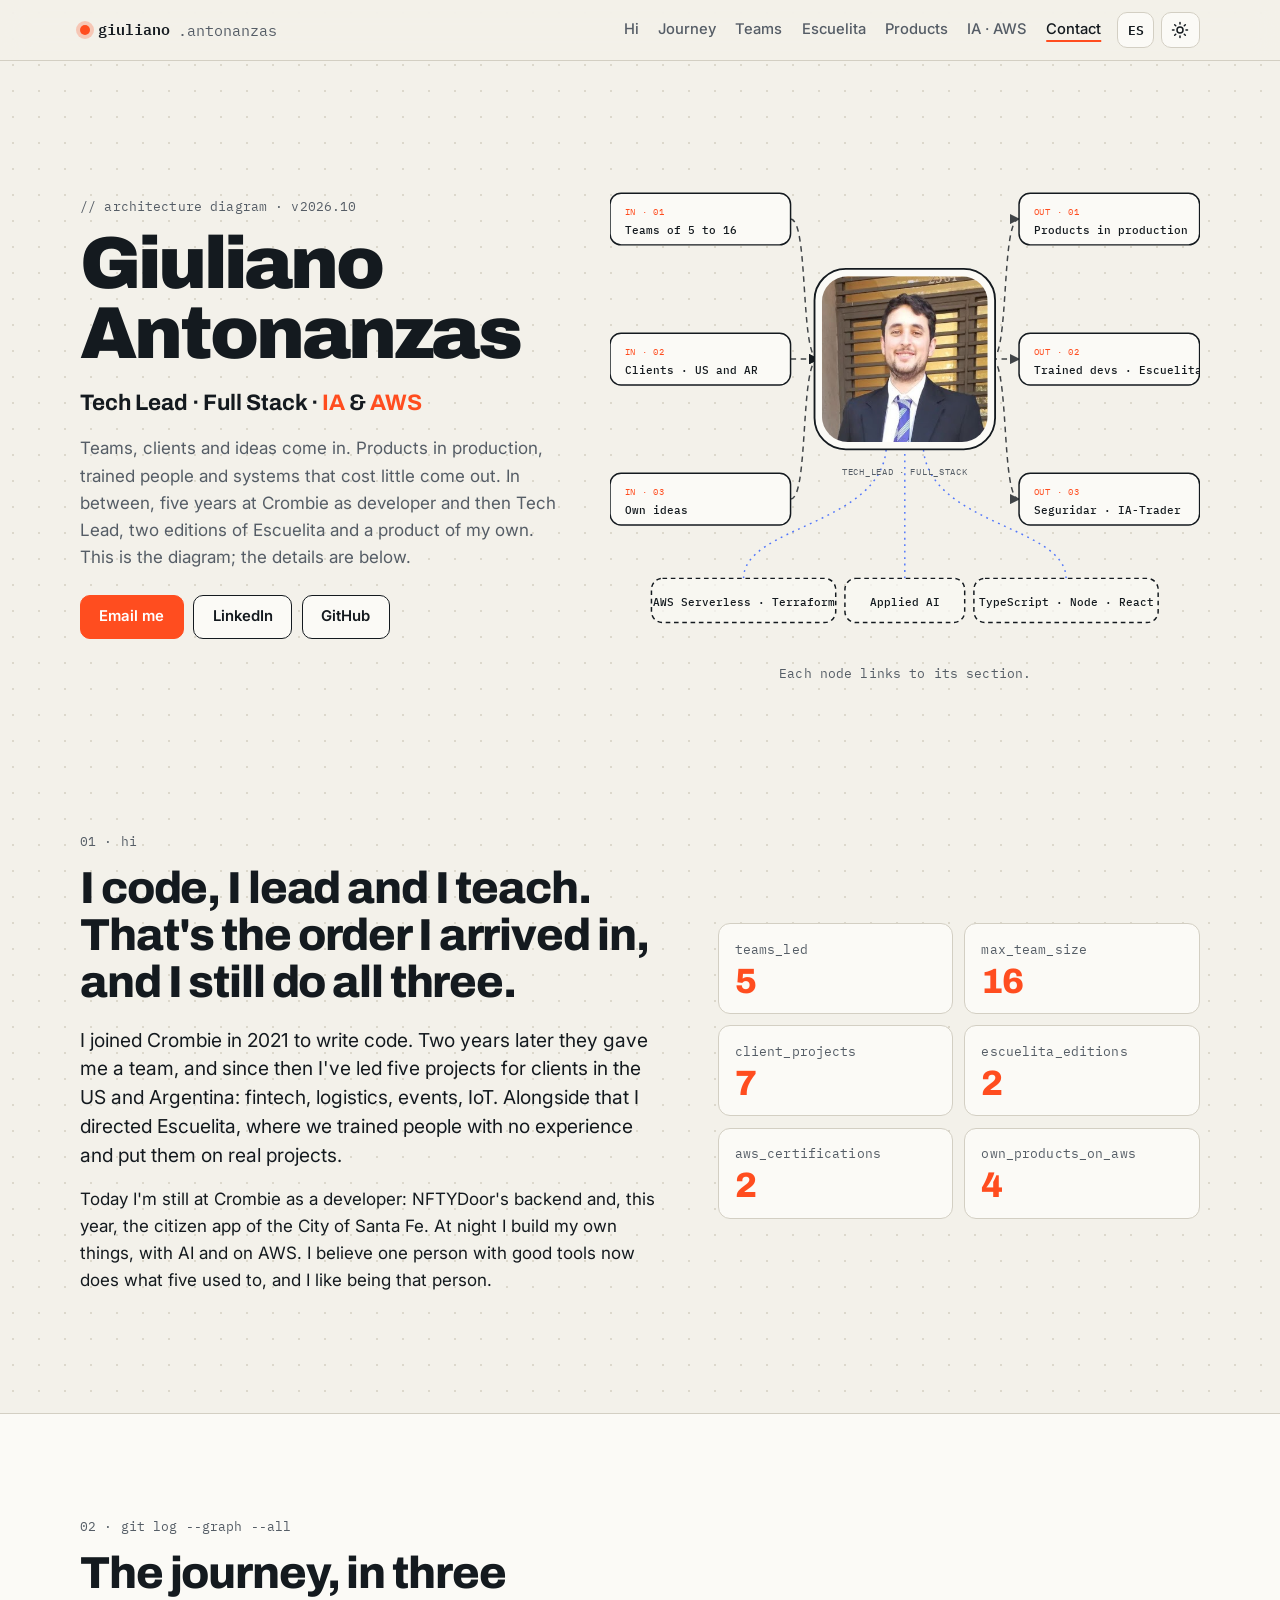
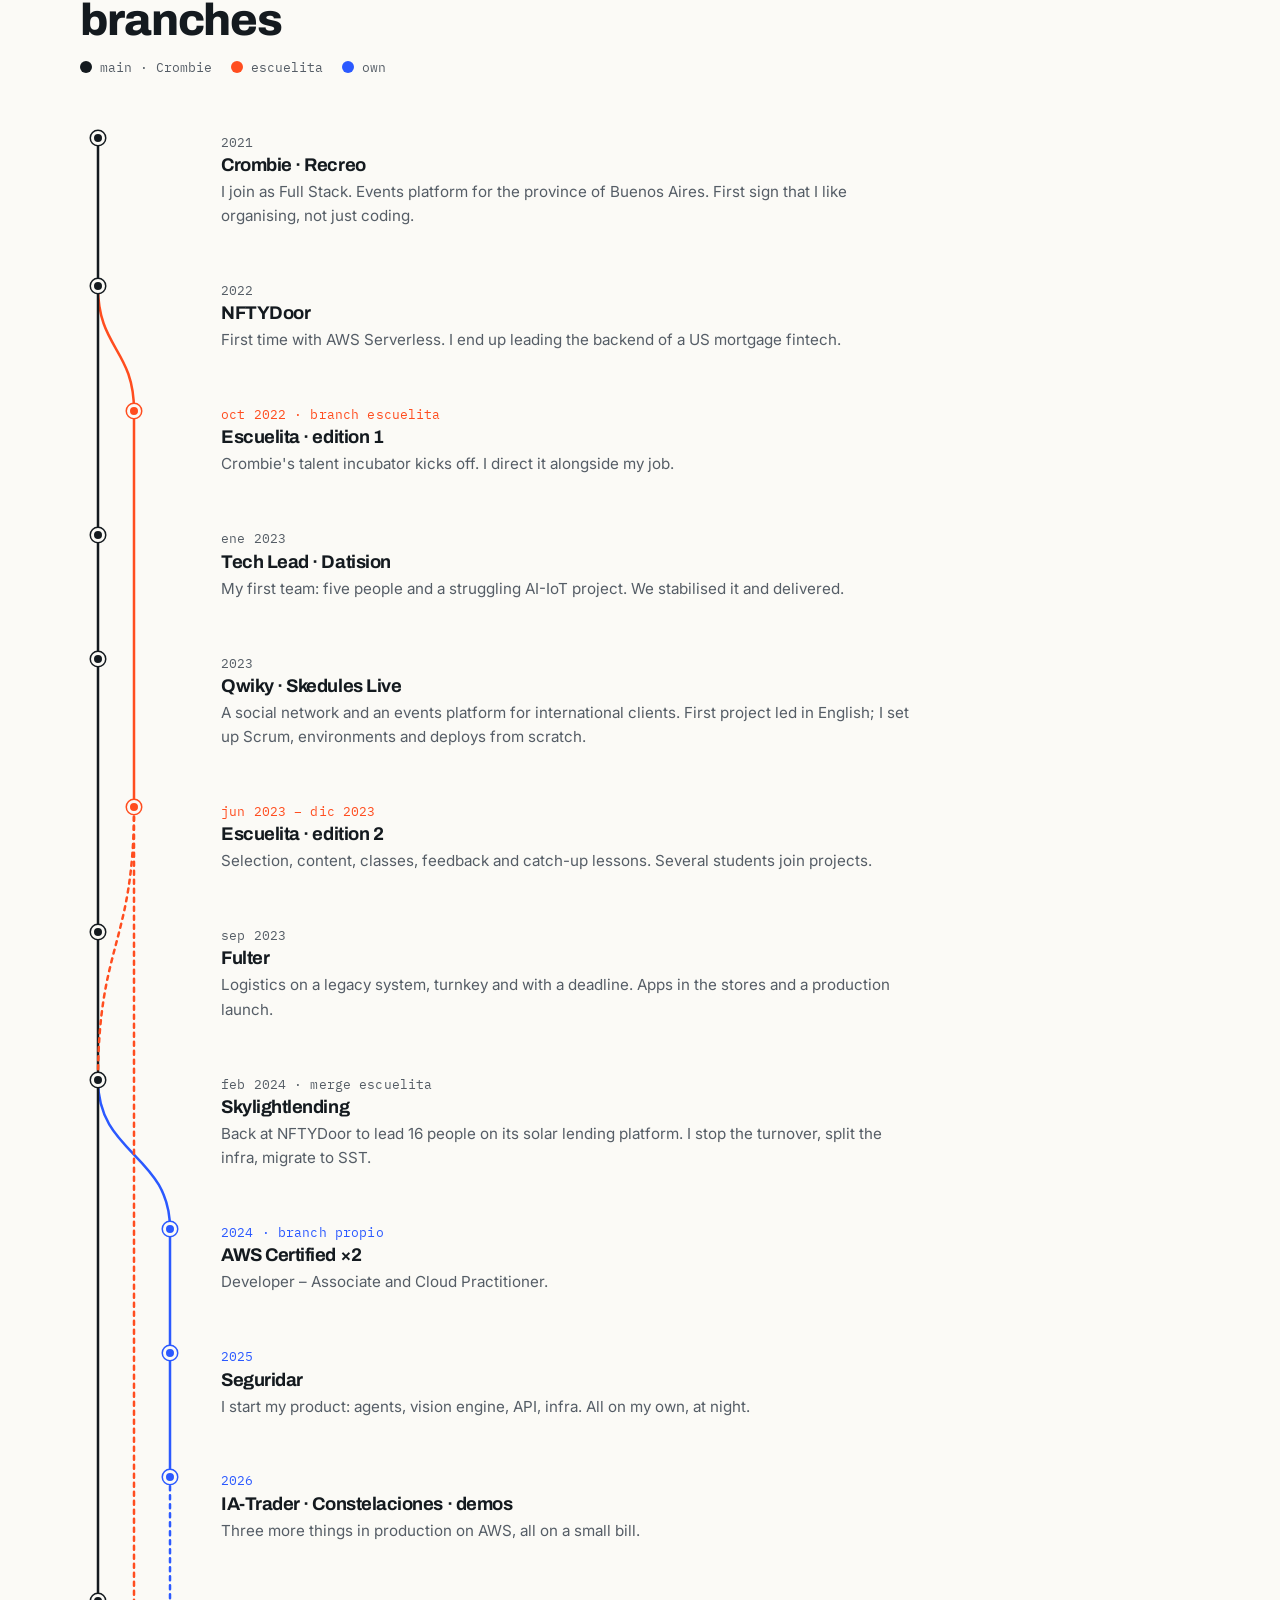
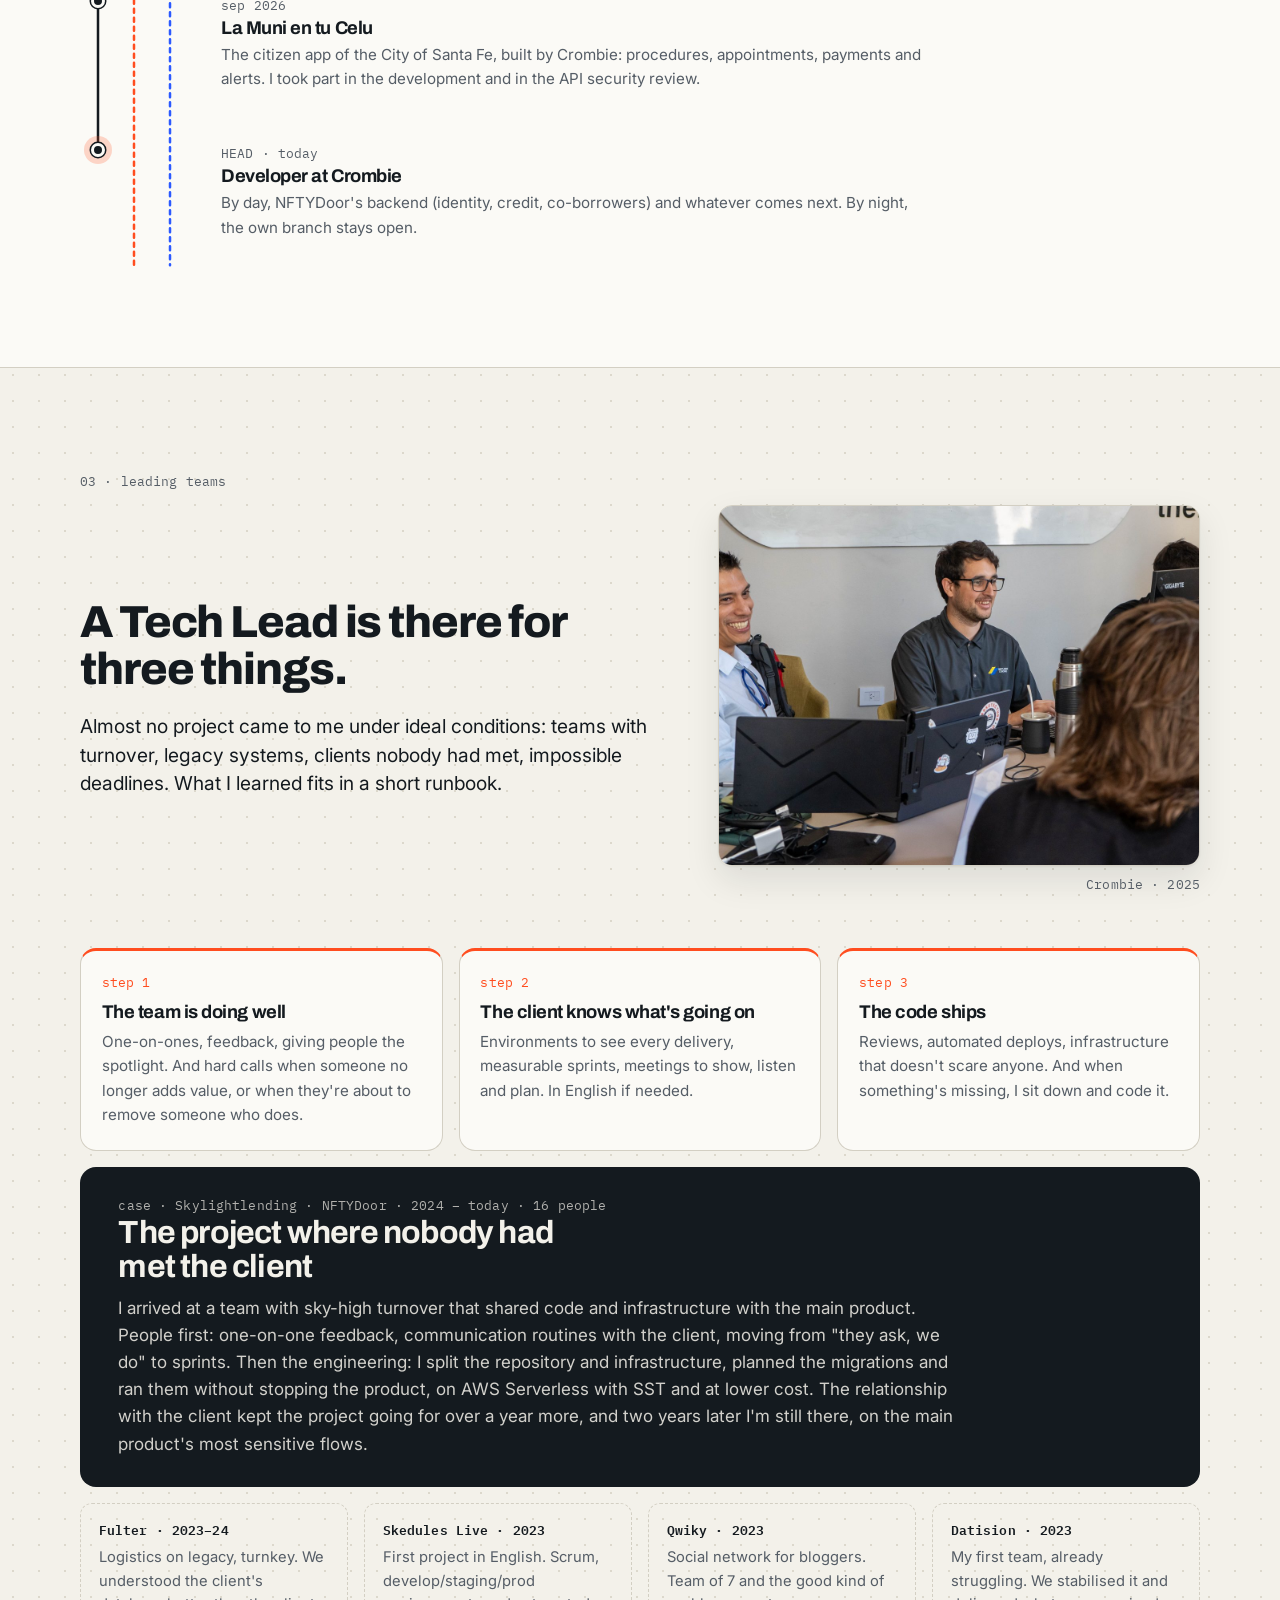
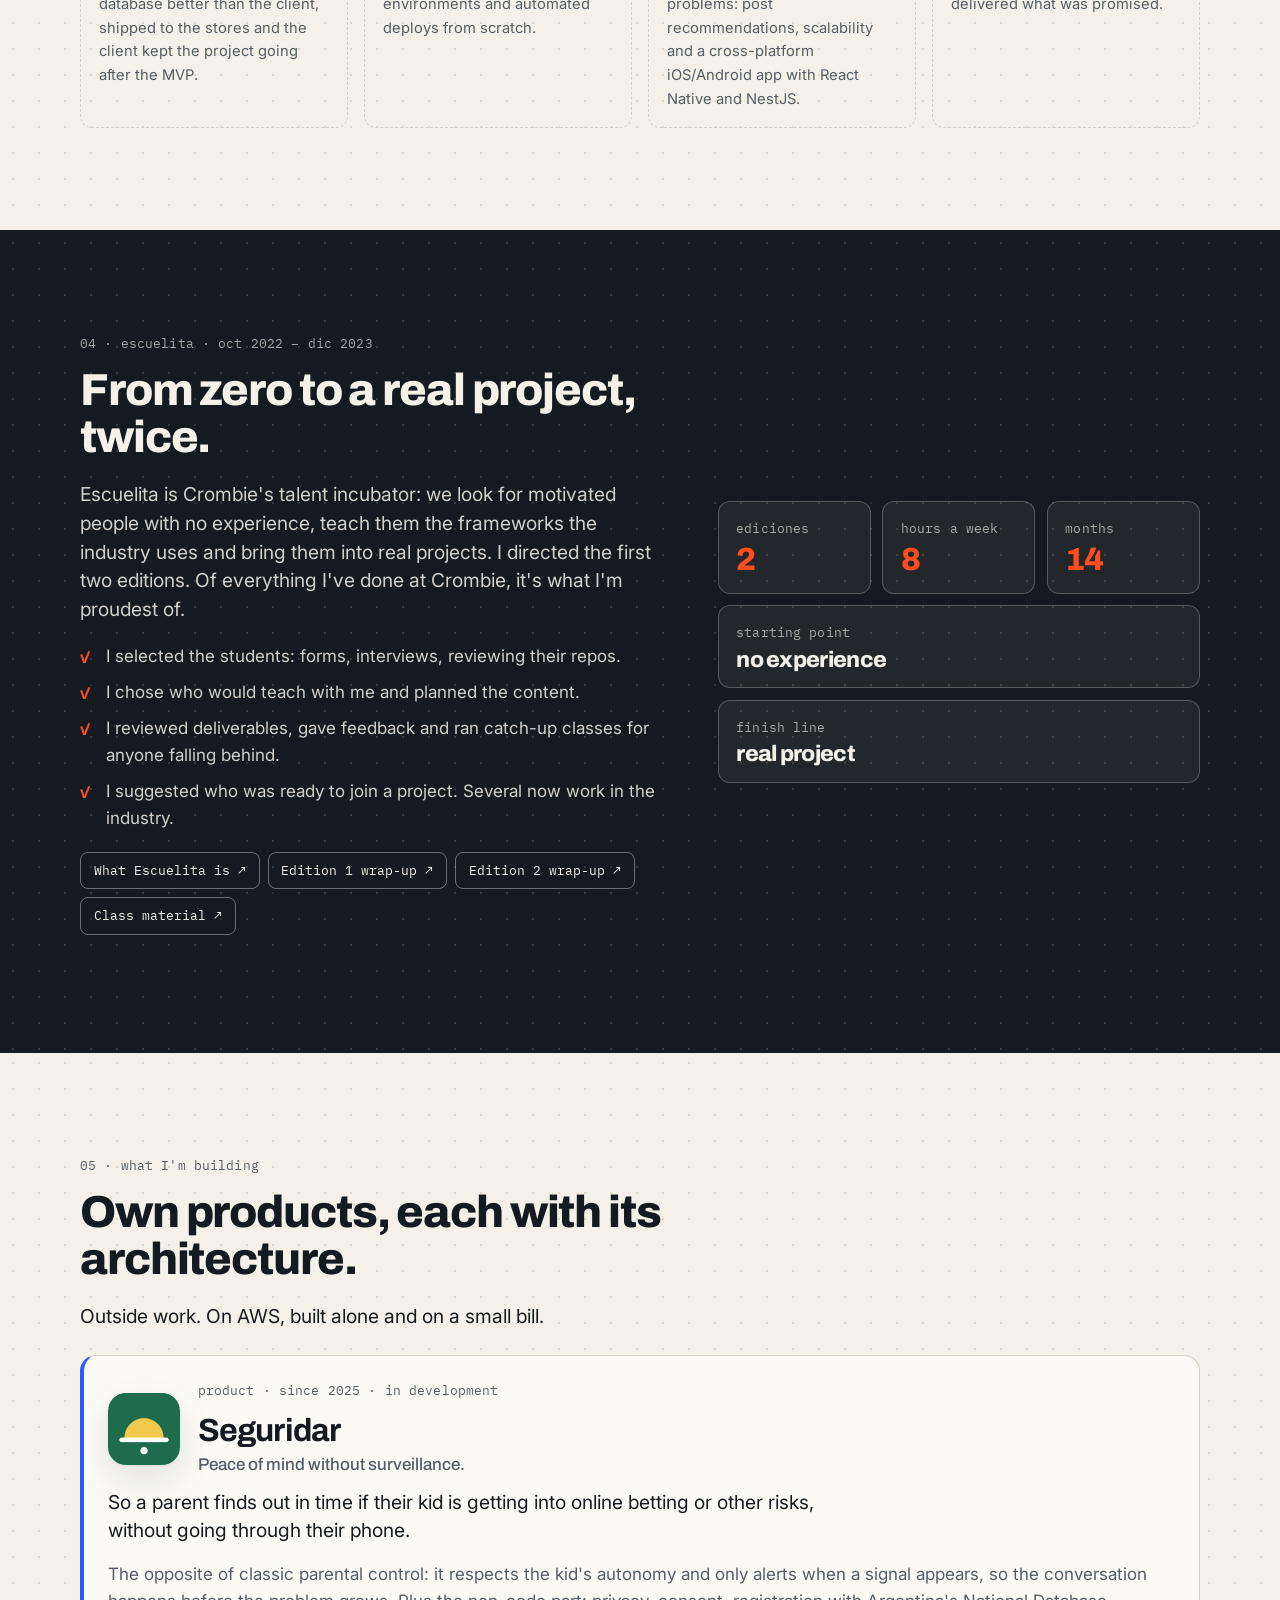
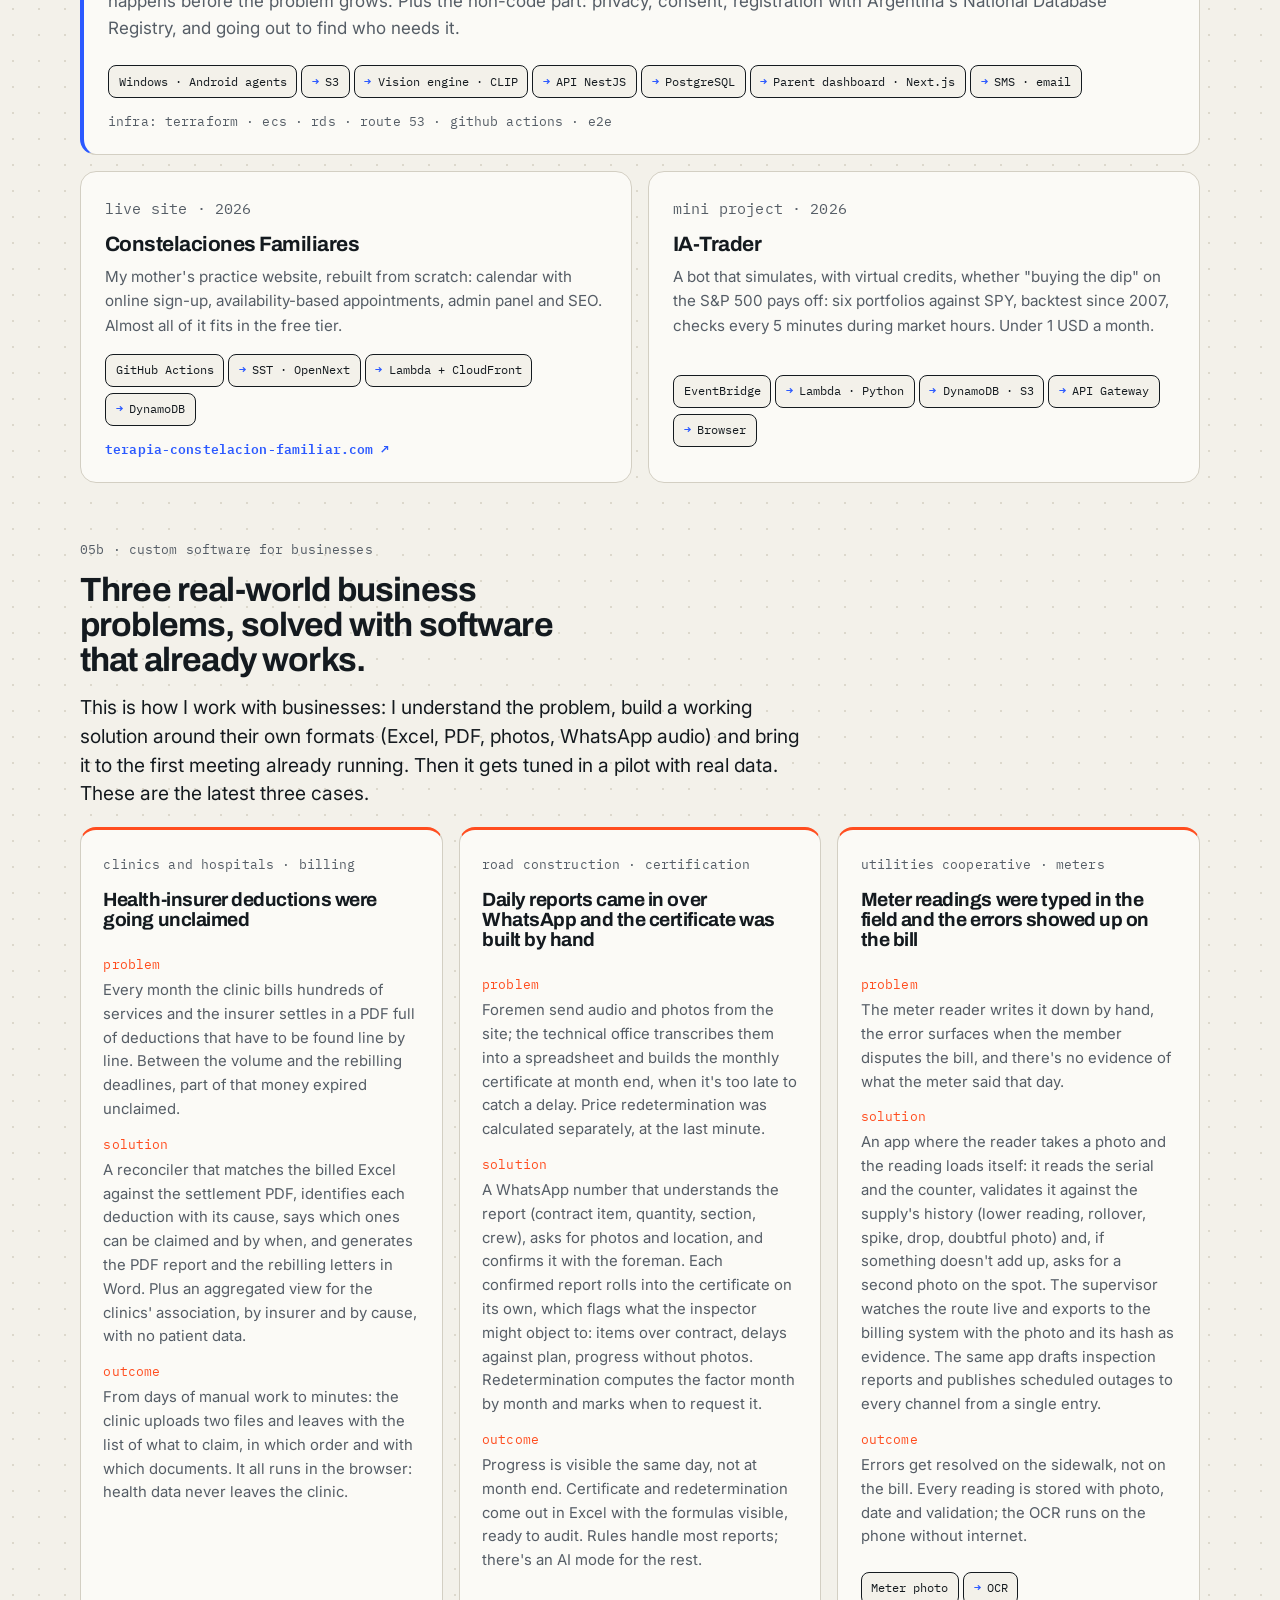
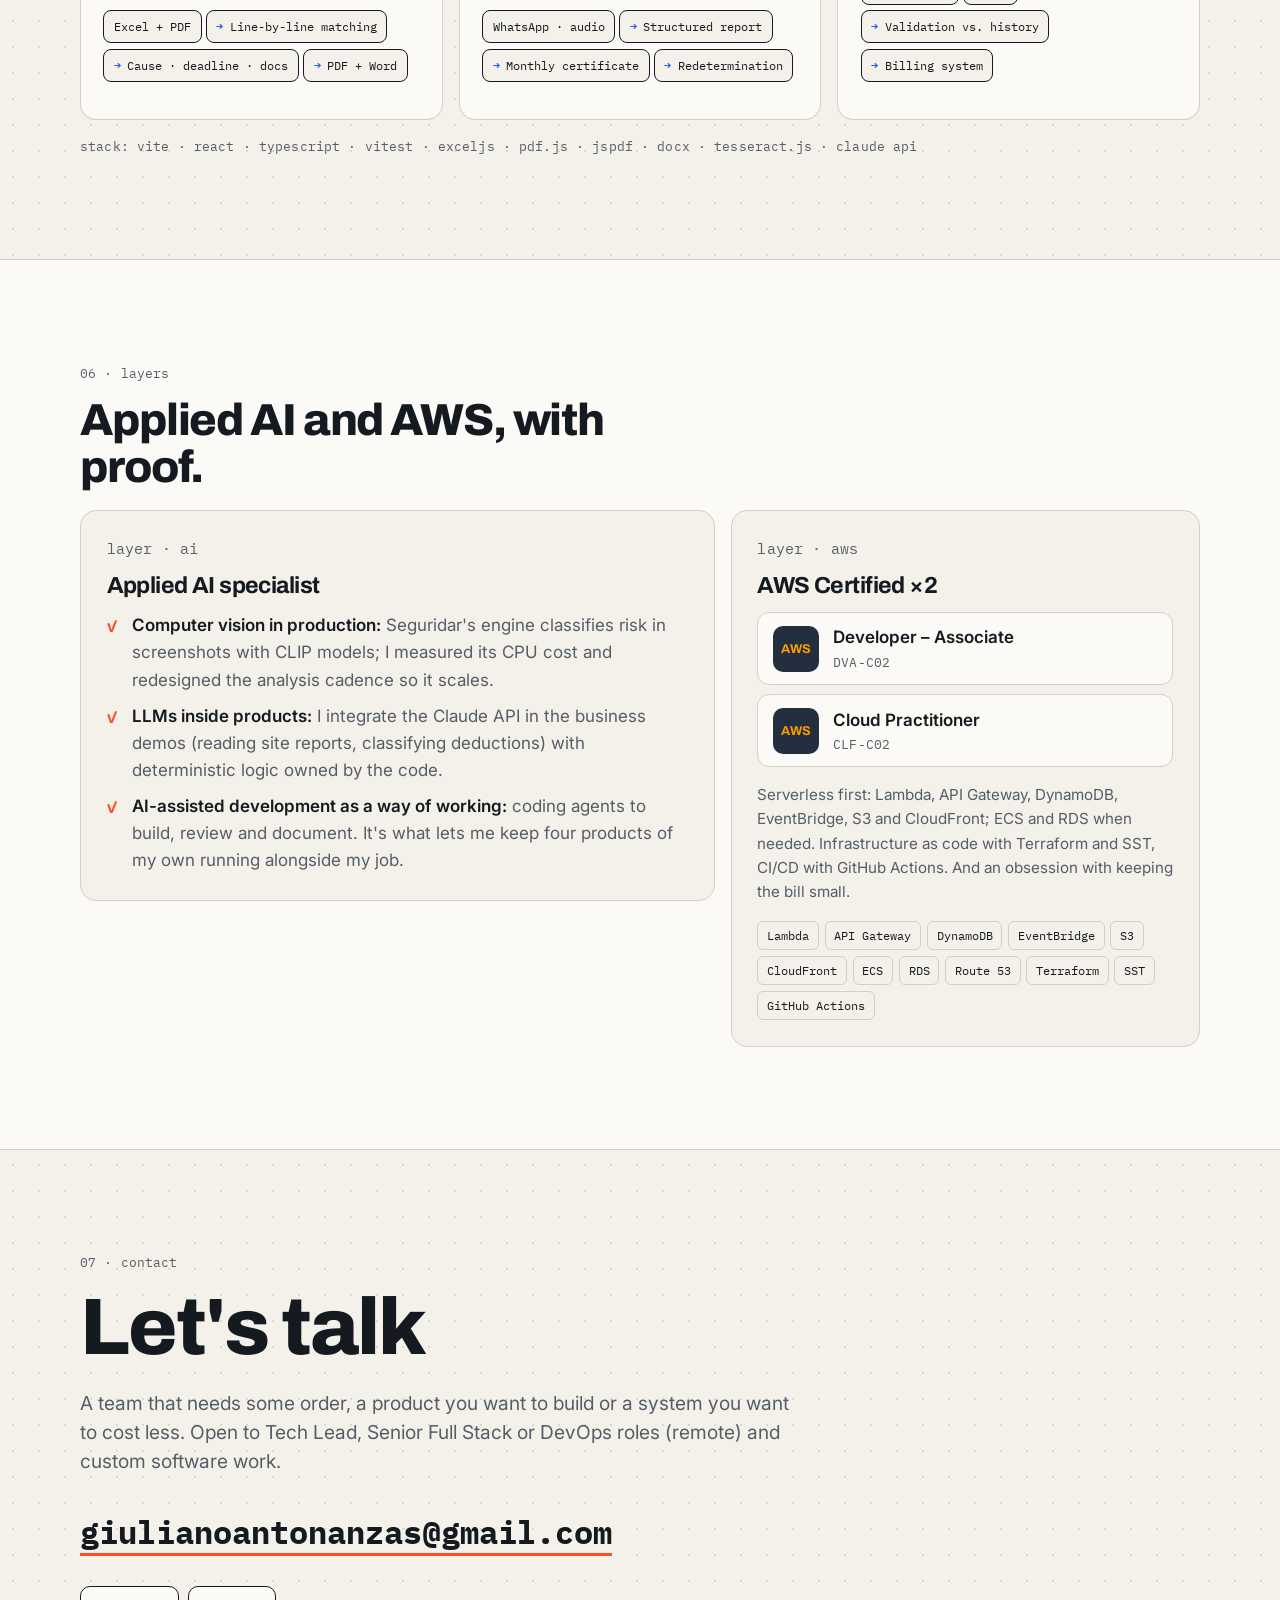
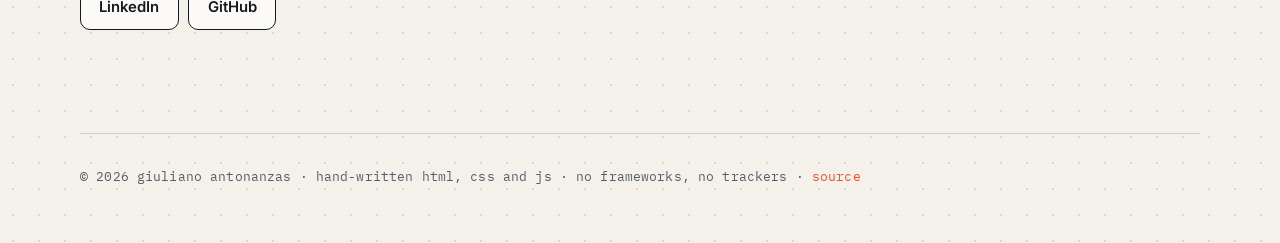
==== commit 87269ee3: "Distribución en escritorio: sin columnas vacías y bloques centrados Productos propios pasa a dos col" ====
--- a/index.html
+++ b/index.html
@@ -24,7 +24,7 @@
   <link rel="preconnect" href="https://fonts.googleapis.com">
   <link rel="preconnect" href="https://fonts.gstatic.com" crossorigin>
   <link href="https://fonts.googleapis.com/css2?family=Archivo:wght@500;700;800;900&family=IBM+Plex+Mono:wght@400;500;600&family=Inter:wght@400;500;600&display=swap" rel="stylesheet">
-  <link rel="stylesheet" href="styles.css?v=202610300505">
+  <link rel="stylesheet" href="styles.css?v=202610300515">
 
   <script type="application/ld+json">
   {
@@ -621,6 +621,6 @@
     </p>
   </footer>
 
-  <script src="script.js?v=202610300505"></script>
+  <script src="script.js?v=202610300515"></script>
 </body>
 </html>
--- a/styles.css
+++ b/styles.css
@@ -65,7 +65,7 @@
 .wrap { width: min(1120px, 100% - 40px); margin-inline: auto; }
 .section { padding: clamp(4rem, 8vw, 6.5rem) 0; }
 .big { font-size: clamp(1.1rem, 1.5vw, 1.3rem); line-height: 1.5; max-width: 60ch; }
-.split { display: grid; grid-template-columns: 1.1fr .9fr; gap: 3rem; align-items: start; }
+.split { display: grid; grid-template-columns: 1.1fr .9fr; gap: 3rem; align-items: center; }
 .skip { position: absolute; left: 8px; top: -60px; z-index: 100; background: var(--accent); color: #fff; padding: .5rem .8rem; border-radius: 8px; }
 .skip:focus { top: 8px; }
 .hl { color: var(--accent); }
@@ -126,7 +126,7 @@
 .diagram figcaption { margin-top: .6rem; text-align: center; }
 
 /* ---------- Metrics ---------- */
-.metrics { display: grid; grid-template-columns: 1fr 1fr; gap: .7rem; margin: 0; padding-top: 2.4rem; }
+.metrics { display: grid; grid-template-columns: 1fr 1fr; gap: .7rem; margin: 0; }
 .metrics > div { padding: .9rem 1rem; background: var(--paper); border: 1px solid var(--line); border-radius: 12px; }
 .metrics dt { color: var(--ink-2); margin-bottom: .25rem; }
 .metrics dd { margin: 0; font: 800 2.2rem/1 var(--font-head); color: var(--ink); letter-spacing: -.03em; }
@@ -201,7 +201,7 @@
 .product p { color: var(--ink-2); }
 .product .big { color: var(--ink); }
 .product > a { margin-top: auto; color: var(--accent-2); font-weight: 600; }
-.products { display: grid; grid-template-columns: repeat(3, 1fr); gap: 1rem; margin-top: 1rem; }
+.products { display: grid; grid-template-columns: repeat(2, 1fr); gap: 1rem; margin-top: 1rem; }
 .products .product h3 { font-size: 1.3rem; }
 .products .product p { font-size: .95rem; }
 .flow { display: flex; flex-wrap: wrap; align-items: center; gap: .35rem .25rem; margin: .4rem 0 .8rem; font-family: var(--font-mono); font-size: .78rem; }
@@ -226,7 +226,7 @@
 
 /* ---------- IA & AWS ---------- */
 .ia-aws { background: var(--paper); border-top: 1px solid var(--line); border-bottom: 1px solid var(--line); }
-.layers { display: grid; grid-template-columns: 1.15fr .85fr; gap: 1rem; }
+.layers { display: grid; grid-template-columns: 1.15fr .85fr; gap: 1rem; align-items: start; }
 .layer-card { padding: 1.6rem; border-radius: var(--radius); border: 1px solid var(--line); background: var(--bg); }
 .layer-card h3 { font-size: 1.45rem; margin-bottom: .9rem; }
 .layer-card .checklist { margin: 0; color: var(--ink-2); }
@@ -249,10 +249,9 @@
 /* ---------- Responsive ---------- */
 @media (max-width: 960px) {
   .hero-grid, .split, .layers { grid-template-columns: 1fr; }
-  .runbook, .products { grid-template-columns: 1fr 1fr; }
+  .runbook { grid-template-columns: 1fr 1fr; }
   .cases { grid-template-columns: 1fr; }
   .cases-mini { grid-template-columns: 1fr 1fr; }
-  .metrics { padding-top: .5rem; }
   .photo-team { max-width: 520px; }
 }
 @media (max-width: 640px) {
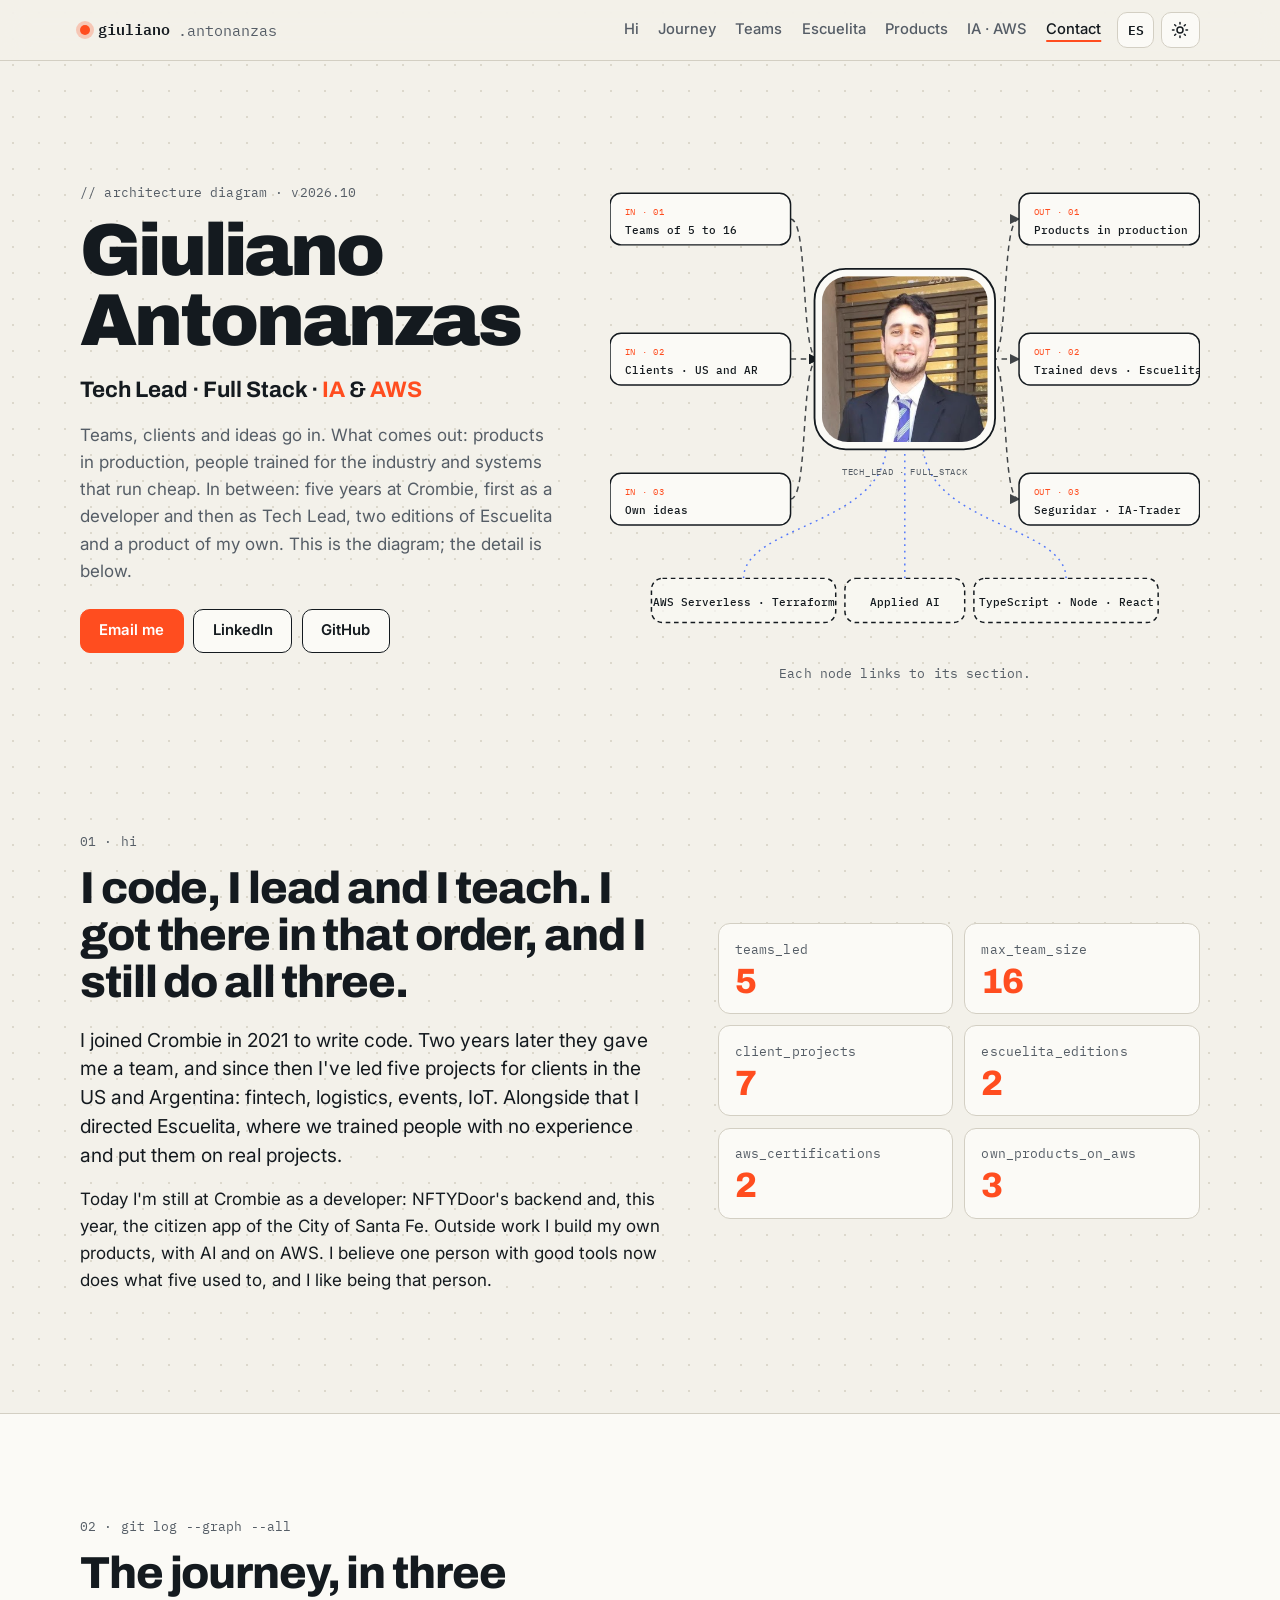
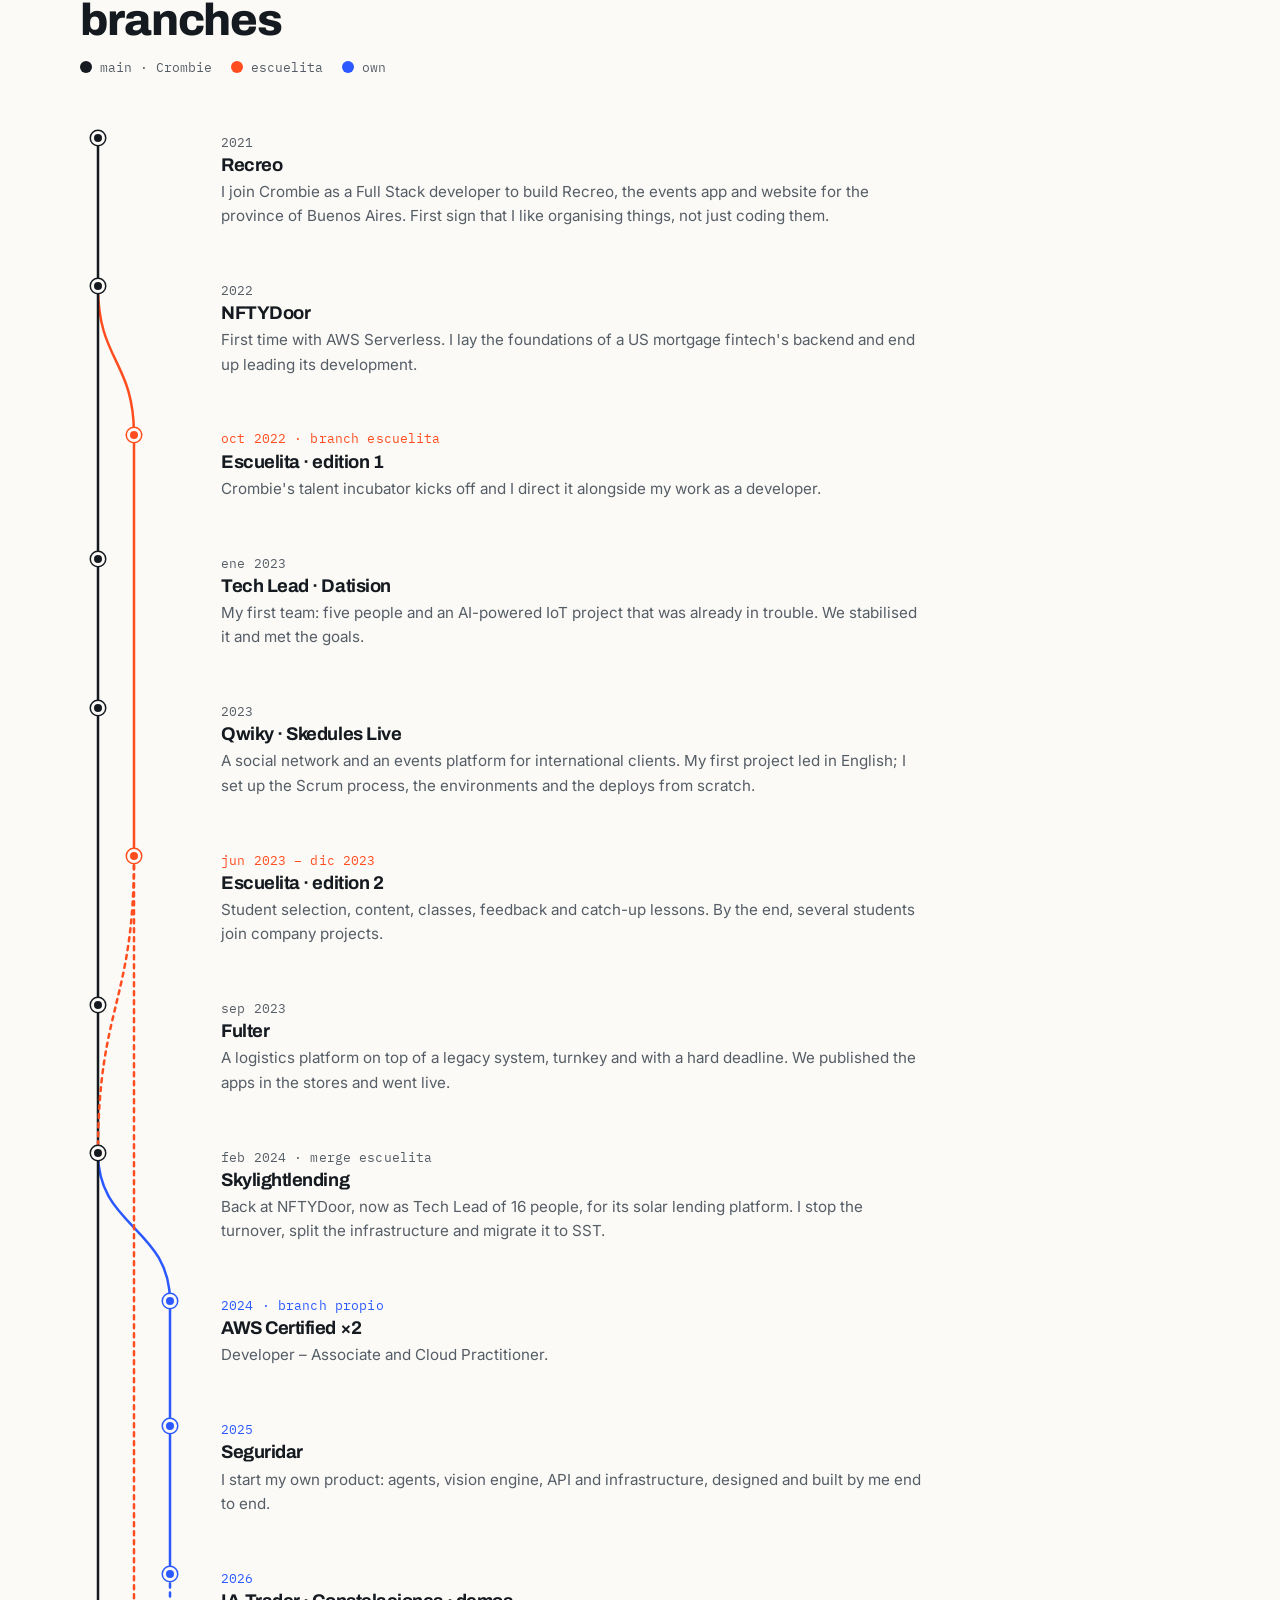
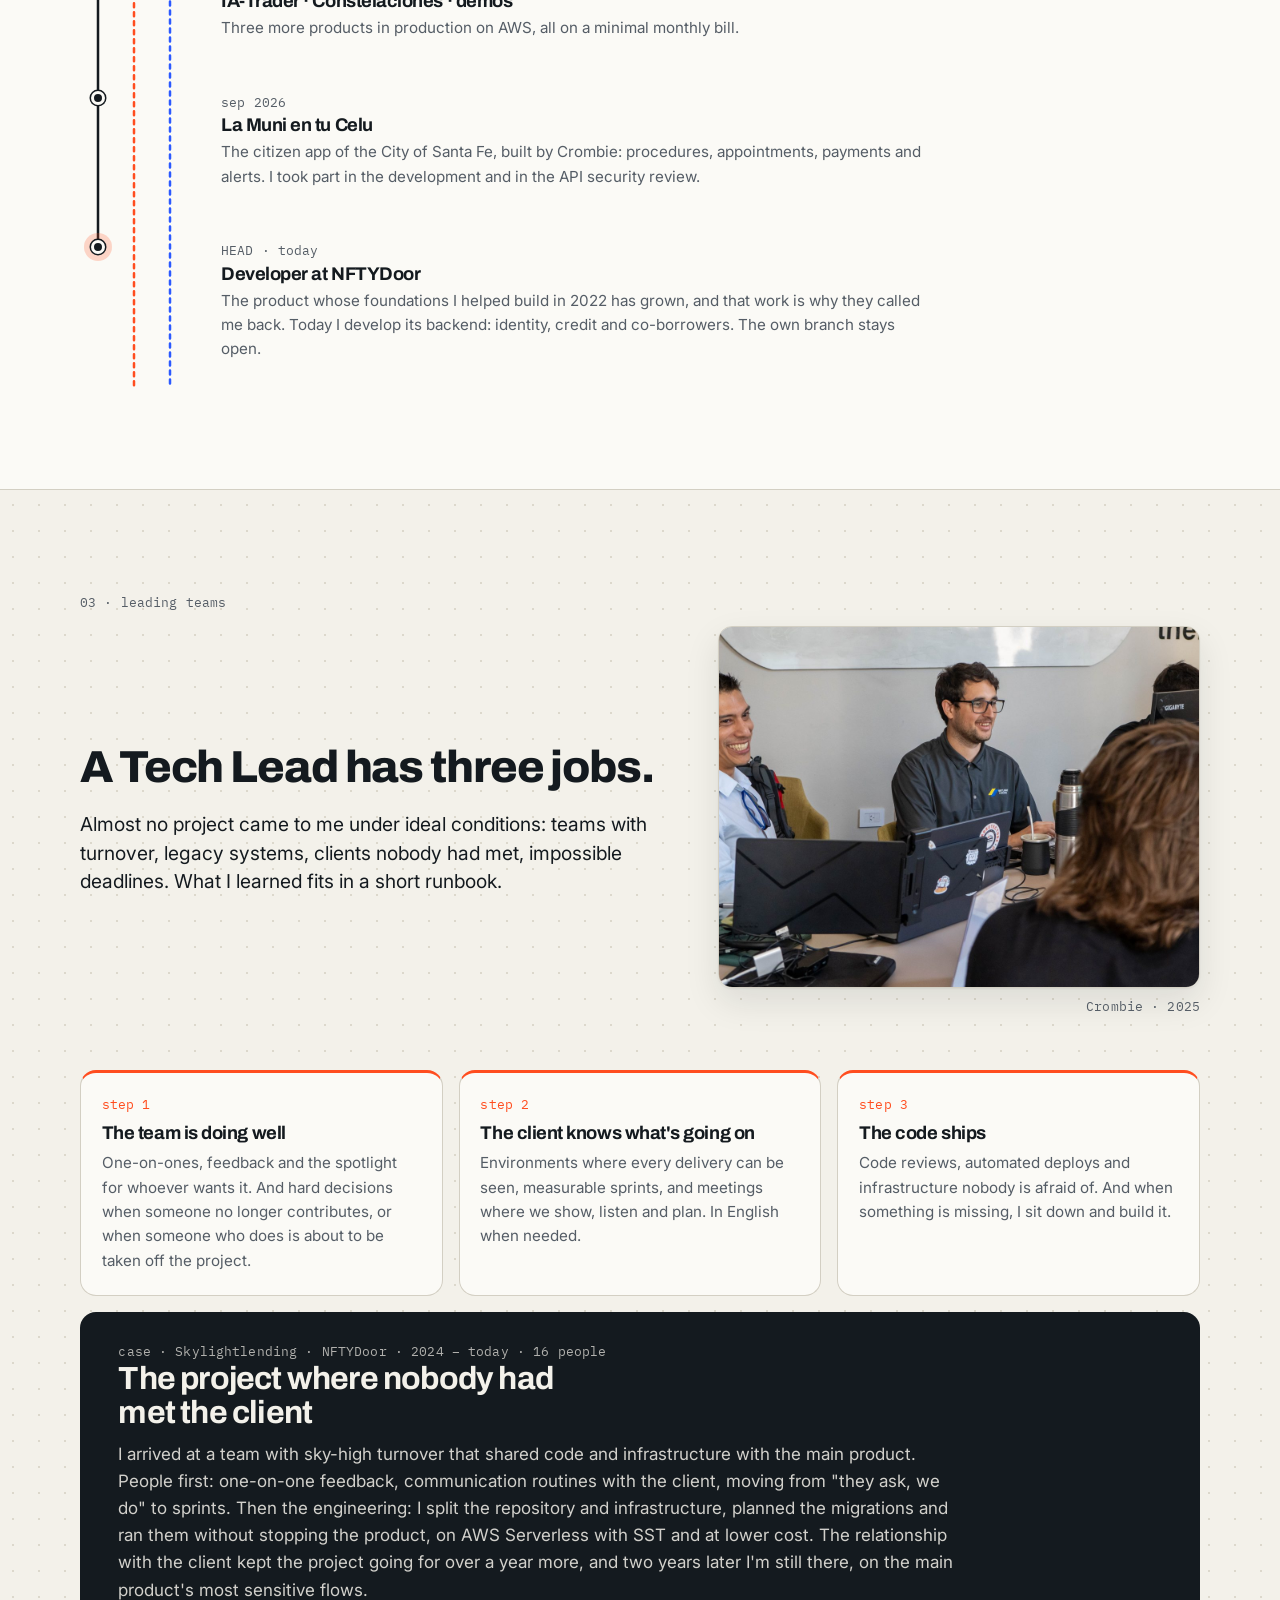
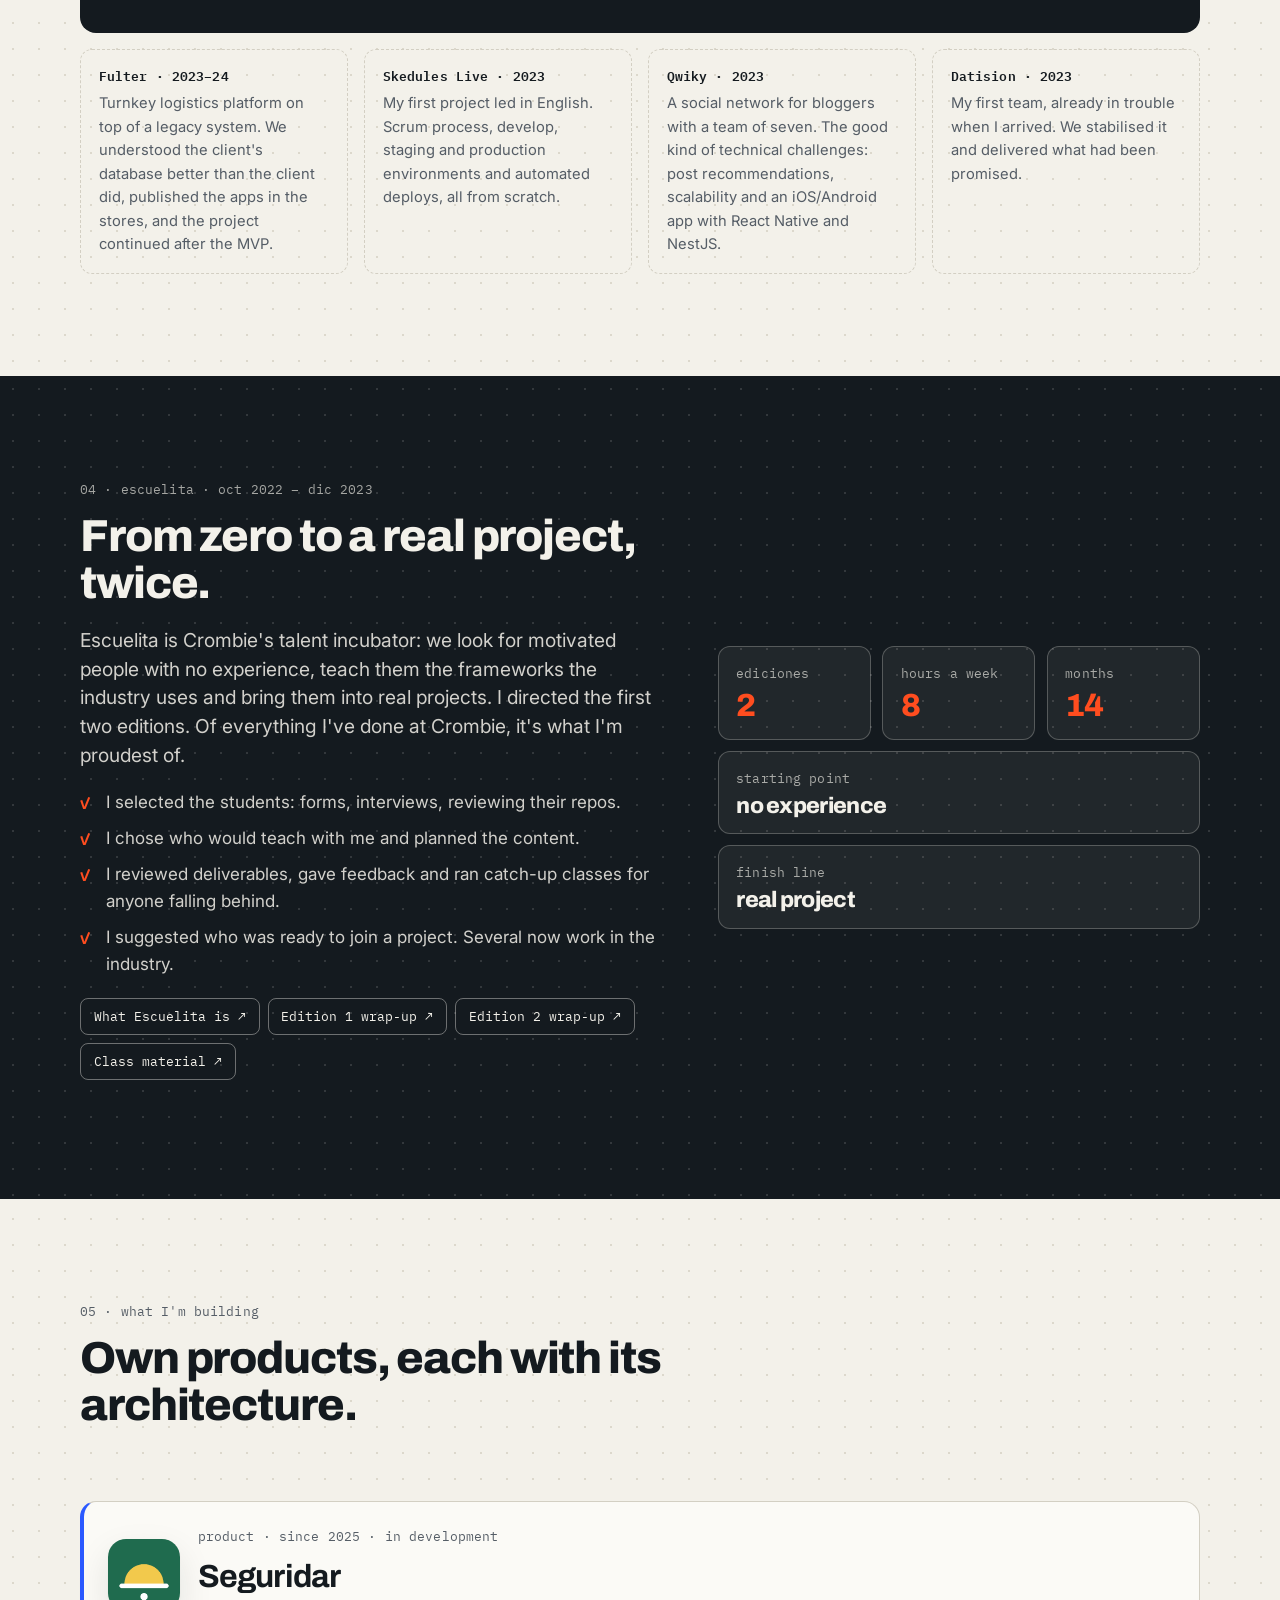
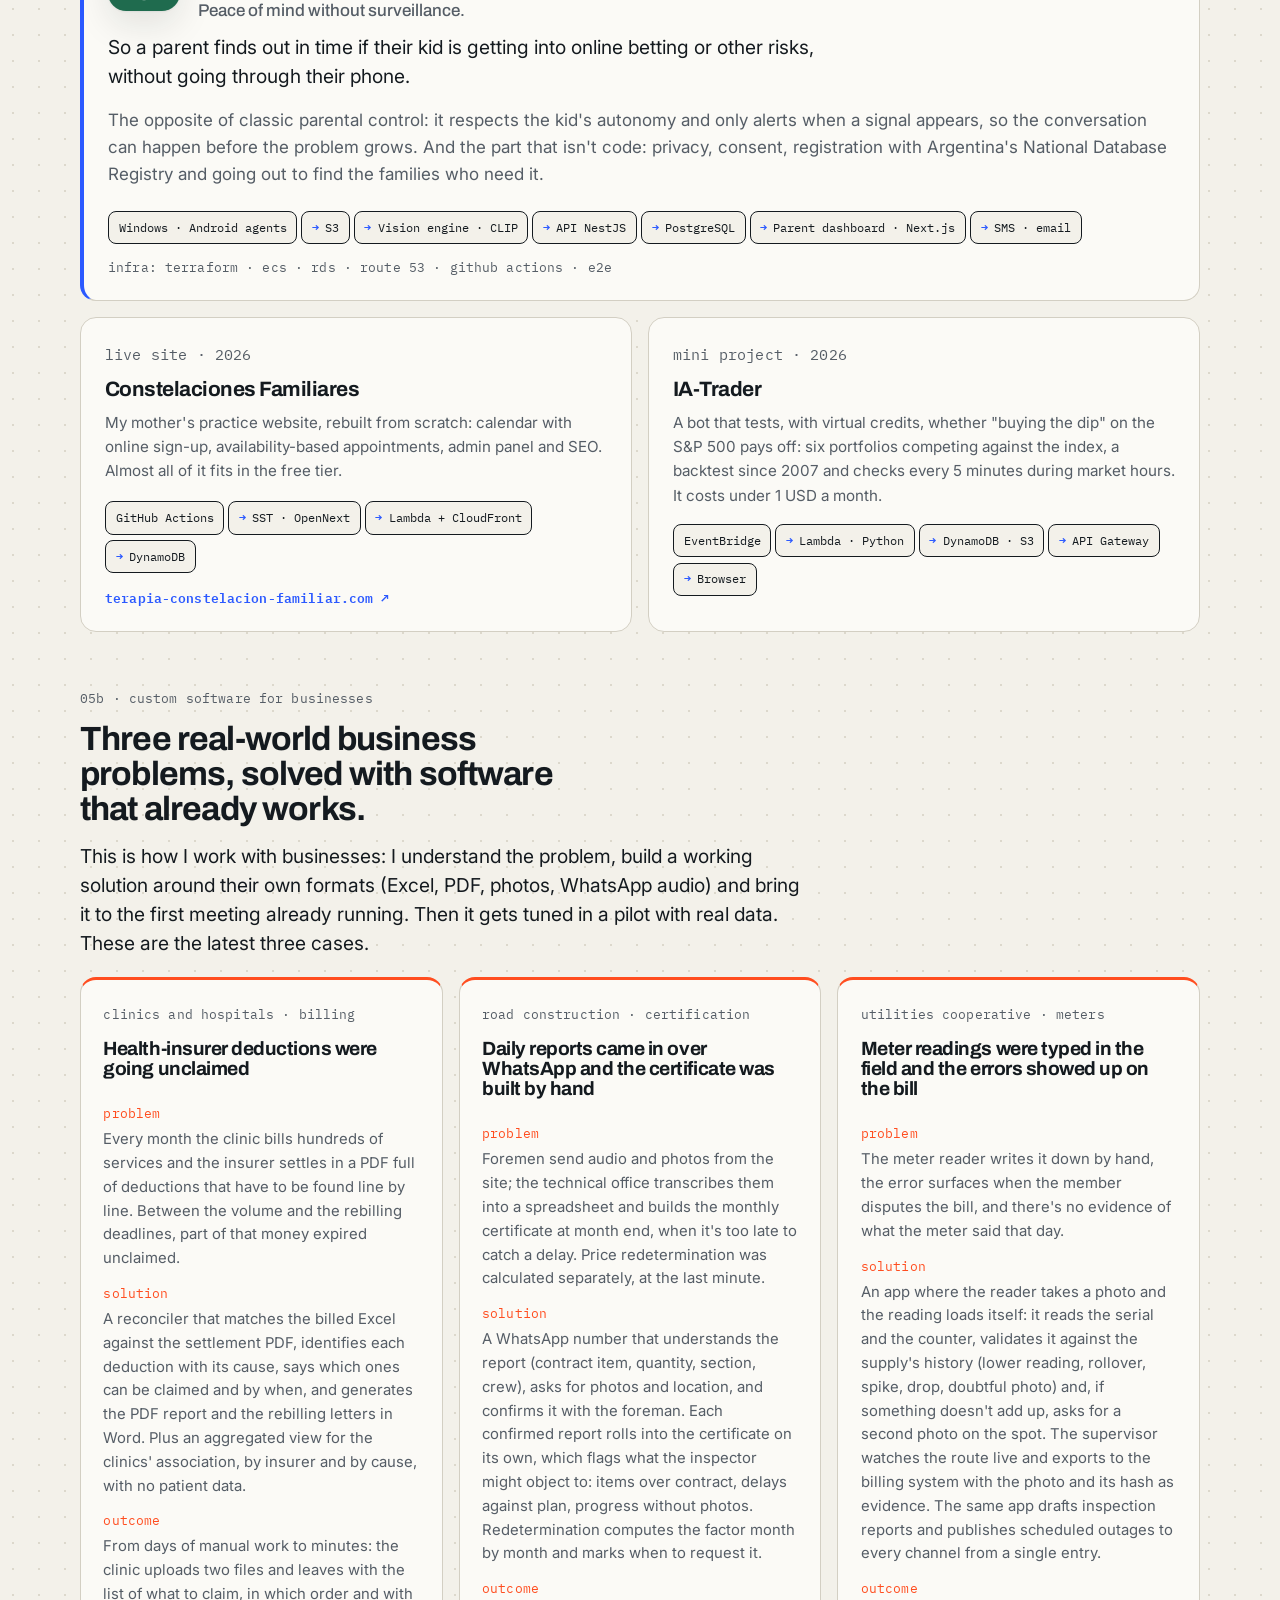
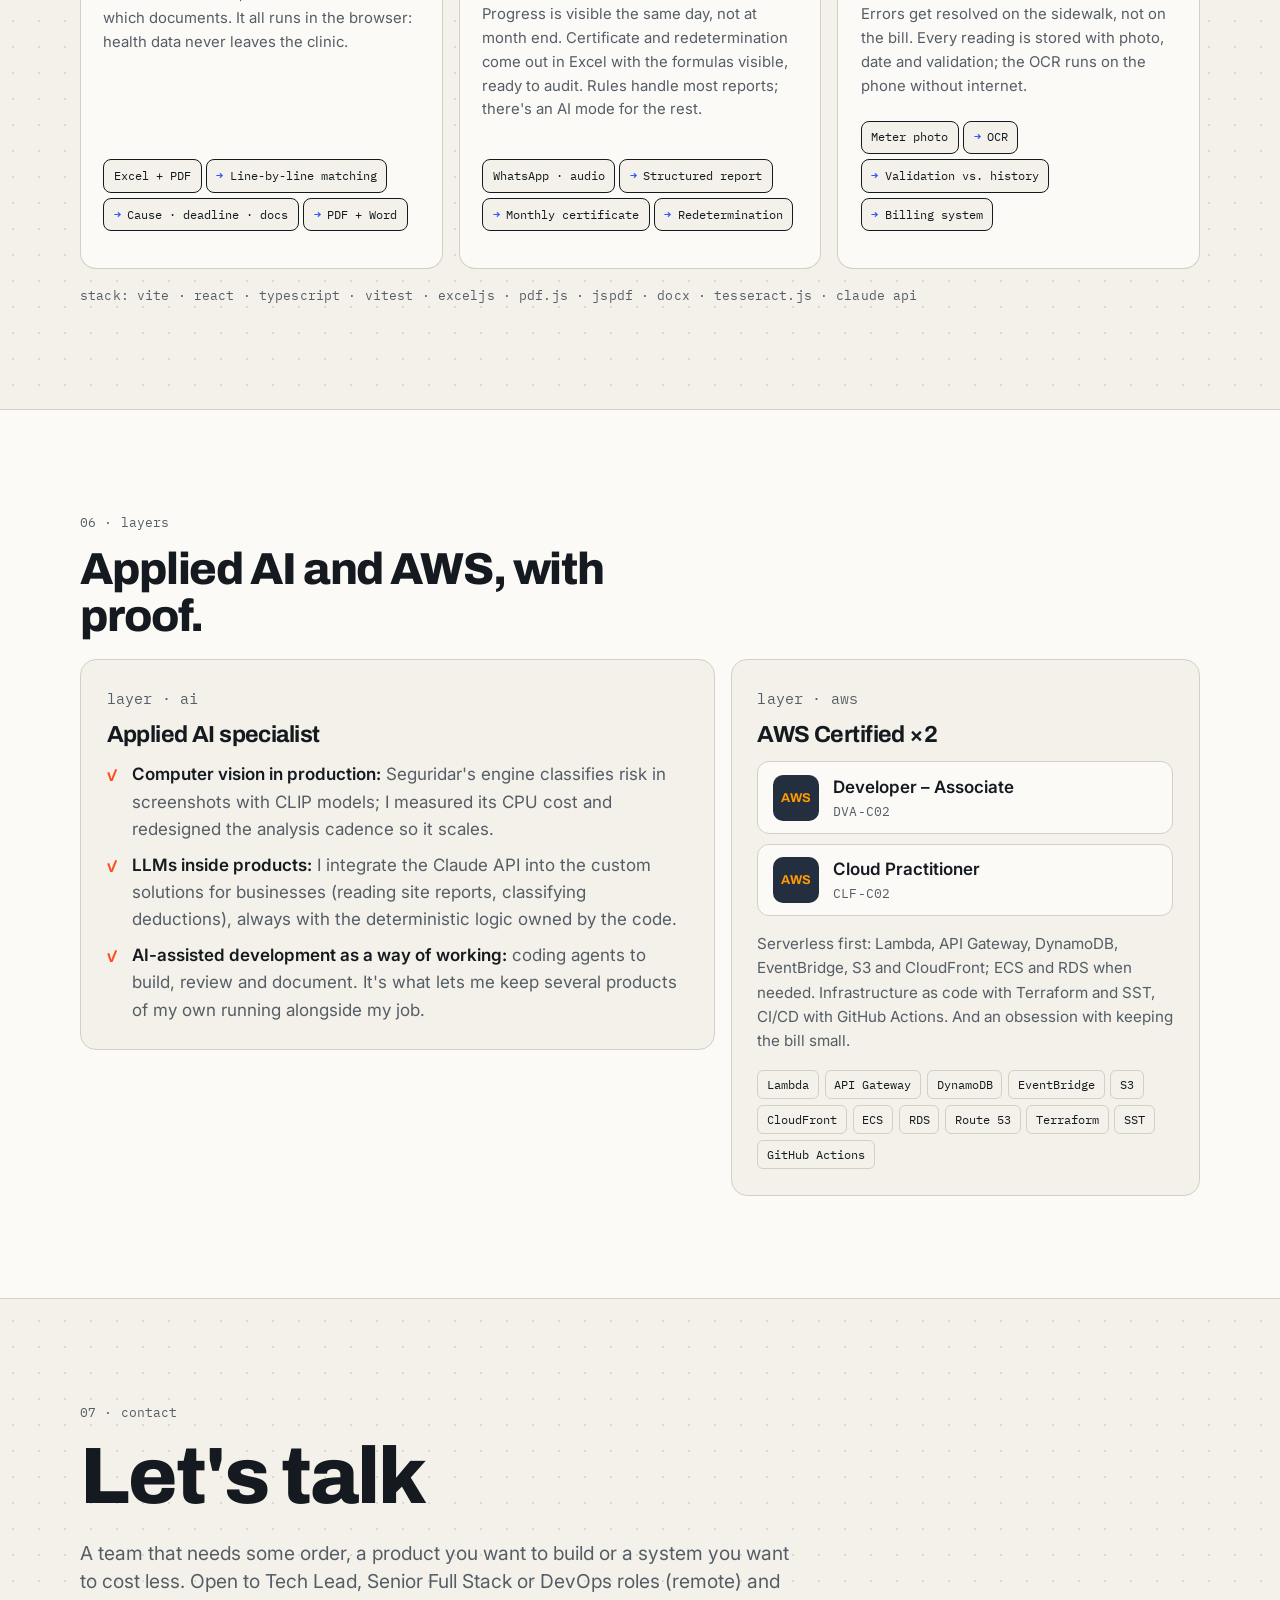
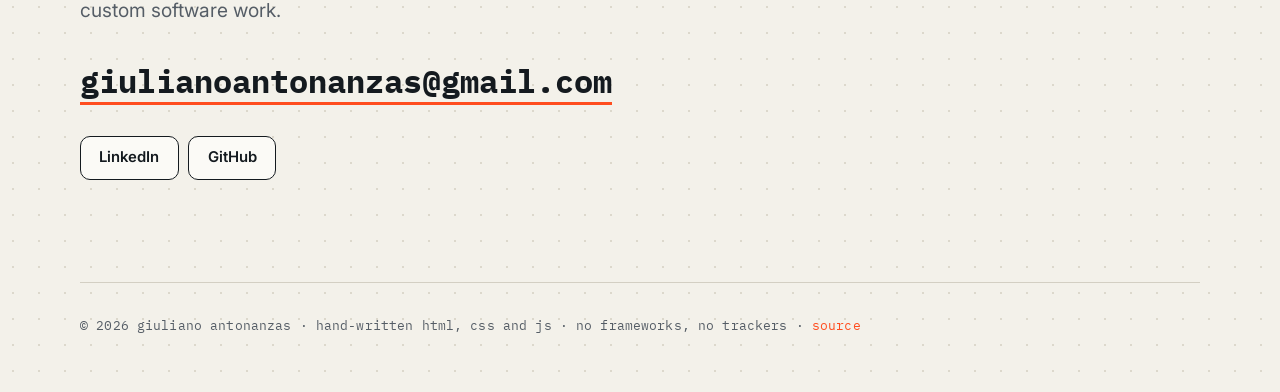
==== commit f9d2b6e0: "Revisión de redacción en español e inglés Textos más naturales en hero, hola, recorrido, equipos y p" ====
--- a/index.html
+++ b/index.html
@@ -24,7 +24,7 @@
   <link rel="preconnect" href="https://fonts.googleapis.com">
   <link rel="preconnect" href="https://fonts.gstatic.com" crossorigin>
   <link href="https://fonts.googleapis.com/css2?family=Archivo:wght@500;700;800;900&family=IBM+Plex+Mono:wght@400;500;600&family=Inter:wght@400;500;600&display=swap" rel="stylesheet">
-  <link rel="stylesheet" href="styles.css?v=202610300515">
+  <link rel="stylesheet" href="styles.css?v=202610300530">
 
   <script type="application/ld+json">
   {
@@ -77,14 +77,16 @@
           <h1 class="reveal">Giuliano<br>Antonanzas</h1>
           <p class="hero-role reveal">Tech Lead · Full Stack · <span class="hl">IA</span> &amp; <span class="hl">AWS</span></p>
           <p class="hero-p reveal" lang="es">
-            Entran equipos, clientes e ideas. Salen productos en producción, gente formada y sistemas
-            que cuestan poco. En el medio, cinco años en Crombie como developer y después Tech Lead,
-            dos ediciones de la Escuelita y un producto propio. Este es el diagrama; abajo, el detalle.
+            Entran equipos, clientes e ideas. Salen productos en producción, gente formada para la
+            industria y sistemas que cuestan poco. En el medio: cinco años en Crombie, primero como
+            developer y después como Tech Lead, dos ediciones de la Escuelita y un producto propio.
+            Este es el diagrama; abajo está el detalle.
           </p>
           <p class="hero-p reveal" lang="en">
-            Teams, clients and ideas come in. Products in production, trained people and systems that
-            cost little come out. In between, five years at Crombie as developer and then Tech Lead, two
-            editions of Escuelita and a product of my own. This is the diagram; the details are below.
+            Teams, clients and ideas go in. What comes out: products in production, people trained for
+            the industry and systems that run cheap. In between: five years at Crombie, first as a
+            developer and then as Tech Lead, two editions of Escuelita and a product of my own. This is
+            the diagram; the detail is below.
           </p>
           <div class="cta reveal">
             <a class="btn btn-primary" href="mailto:giulianoantonanzas@gmail.com"><span lang="es">Escribime</span><span lang="en">Email me</span></a>
@@ -180,7 +182,7 @@
       <div class="split">
         <div>
           <p class="mono label reveal">01 · <span lang="es">hola</span><span lang="en">hi</span></p>
-          <h2 class="reveal"><span lang="es">Programo, lidero y enseño. En ese orden llegué, y los tres sigo haciendo.</span><span lang="en">I code, I lead and I teach. That's the order I arrived in, and I still do all three.</span></h2>
+          <h2 class="reveal"><span lang="es">Programo, lidero y enseño. Llegué en ese orden y sigo haciendo las tres cosas.</span><span lang="en">I code, I lead and I teach. I got there in that order, and I still do all three.</span></h2>
           <p class="big reveal" lang="es">
             Entré a Crombie en 2021 para programar. A los dos años me dieron un equipo, y desde entonces
             lideré cinco proyectos para clientes de Estados Unidos y Argentina: fintech, logística,
@@ -195,13 +197,14 @@
           </p>
           <p class="reveal" lang="es">
             Hoy sigo en Crombie como desarrollador: el backend de NFTYDoor y, este año, la app ciudadana de
-            la Municipalidad de Santa Fe. A la noche construyo lo mío, con IA y en AWS. Creo que una persona
-            con buenas herramientas hoy hace lo que antes hacían cinco, y me gusta ser esa persona.
+            la Municipalidad de Santa Fe. Fuera del trabajo construyo productos propios, con IA y en AWS.
+            Creo que hoy una persona con buenas herramientas hace lo que antes hacían cinco, y me gusta ser
+            esa persona.
           </p>
           <p class="reveal" lang="en">
             Today I'm still at Crombie as a developer: NFTYDoor's backend and, this year, the citizen app
-            of the City of Santa Fe. At night I build my own things, with AI and on AWS. I believe one person
-            with good tools now does what five used to, and I like being that person.
+            of the City of Santa Fe. Outside work I build my own products, with AI and on AWS. I believe one
+            person with good tools now does what five used to, and I like being that person.
           </p>
         </div>
         <dl class="metrics reveal">
@@ -210,7 +213,7 @@
           <div><dt class="mono">client_projects</dt><dd><span class="num" data-count="7">7</span></dd></div>
           <div><dt class="mono">escuelita_editions</dt><dd><span class="num" data-count="2">2</span></dd></div>
           <div><dt class="mono">aws_certifications</dt><dd><span class="num" data-count="2">2</span></dd></div>
-          <div><dt class="mono">own_products_on_aws</dt><dd><span class="num" data-count="4">4</span></dd></div>
+          <div><dt class="mono">own_products_on_aws</dt><dd><span class="num" data-count="3">3</span></dd></div>
         </dl>
       </div>
     </section>
@@ -229,52 +232,52 @@
         <ol class="graph" id="graph">
           <li class="commit" data-lane="0" id="c1">
             <span class="dot"></span>
-            <div class="c-body"><span class="mono c-date">2021</span><h3>Crombie · Recreo</h3>
-              <p lang="es">Entro como Full Stack. Plataforma de eventos para la provincia de Buenos Aires. Primer indicio de que me gusta ordenar, no solo programar.</p>
-              <p lang="en">I join as Full Stack. Events platform for the province of Buenos Aires. First sign that I like organising, not just coding.</p></div>
+            <div class="c-body"><span class="mono c-date">2021</span><h3>Recreo</h3>
+              <p lang="es">Entro a Crombie como Full Stack para construir Recreo, la app y el sitio de eventos de la provincia de Buenos Aires. Primer indicio de que me gusta ordenar, no solo programar.</p>
+              <p lang="en">I join Crombie as a Full Stack developer to build Recreo, the events app and website for the province of Buenos Aires. First sign that I like organising things, not just coding them.</p></div>
           </li>
           <li class="commit" data-lane="0" id="c2">
             <span class="dot"></span>
             <div class="c-body"><span class="mono c-date">2022</span><h3>NFTYDoor</h3>
-              <p lang="es">Primera vez con AWS Serverless. Termino liderando el backend de una fintech hipotecaria de EE.UU.</p>
-              <p lang="en">First time with AWS Serverless. I end up leading the backend of a US mortgage fintech.</p></div>
+              <p lang="es">Primera vez con AWS Serverless. Armo la base del backend de una fintech hipotecaria de EE.UU. y termino liderando su desarrollo.</p>
+              <p lang="en">First time with AWS Serverless. I lay the foundations of a US mortgage fintech's backend and end up leading its development.</p></div>
           </li>
           <li class="commit" data-lane="1" data-from="c2" id="c3">
             <span class="dot"></span>
             <div class="c-body"><span class="mono c-date">oct 2022 · <span lang="es">rama</span><span lang="en">branch</span> escuelita</span><h3>Escuelita · <span lang="es">edición 1</span><span lang="en">edition 1</span></h3>
-              <p lang="es">Arranca la incubadora de talento de Crombie. La dirijo en paralelo al trabajo.</p>
-              <p lang="en">Crombie's talent incubator kicks off. I direct it alongside my job.</p></div>
+              <p lang="es">Arranca la incubadora de talento de Crombie y la dirijo en paralelo a mi trabajo como developer.</p>
+              <p lang="en">Crombie's talent incubator kicks off and I direct it alongside my work as a developer.</p></div>
           </li>
           <li class="commit" data-lane="0" id="c4">
             <span class="dot"></span>
             <div class="c-body"><span class="mono c-date">ene 2023</span><h3>Tech Lead · Datision</h3>
-              <p lang="es">Mi primer equipo: cinco personas y un proyecto IoT con IA en problemas. Lo estabilizamos y cumplimos.</p>
-              <p lang="en">My first team: five people and a struggling AI-IoT project. We stabilised it and delivered.</p></div>
+              <p lang="es">Mi primer equipo: cinco personas y un proyecto de IoT con IA que ya venía en problemas. Lo estabilizamos y cumplimos los objetivos.</p>
+              <p lang="en">My first team: five people and an AI-powered IoT project that was already in trouble. We stabilised it and met the goals.</p></div>
           </li>
           <li class="commit" data-lane="0" id="c5">
             <span class="mono c-date dot-free"></span>
             <span class="dot"></span>
             <div class="c-body"><span class="mono c-date">2023</span><h3>Qwiky · Skedules Live</h3>
-              <p lang="es">Una red social y una plataforma de eventos para clientes internacionales. Primer proyecto liderado en inglés; armo Scrum, entornos y deploys desde cero.</p>
-              <p lang="en">A social network and an events platform for international clients. First project led in English; I set up Scrum, environments and deploys from scratch.</p></div>
+              <p lang="es">Una red social y una plataforma de eventos para clientes internacionales. Mi primer proyecto liderado en inglés; armo el proceso de Scrum, los entornos y los deploys desde cero.</p>
+              <p lang="en">A social network and an events platform for international clients. My first project led in English; I set up the Scrum process, the environments and the deploys from scratch.</p></div>
           </li>
           <li class="commit" data-lane="1" id="c6">
             <span class="dot"></span>
             <div class="c-body"><span class="mono c-date">jun 2023 – dic 2023</span><h3>Escuelita · <span lang="es">edición 2</span><span lang="en">edition 2</span></h3>
-              <p lang="es">Selección, contenido, clases, feedback y recuperatorios. Varios alumnos entran a proyectos.</p>
-              <p lang="en">Selection, content, classes, feedback and catch-up lessons. Several students join projects.</p></div>
+              <p lang="es">Selección de alumnos, contenido, clases, feedback y recuperatorios. Al terminar, varios alumnos entran a proyectos de la empresa.</p>
+              <p lang="en">Student selection, content, classes, feedback and catch-up lessons. By the end, several students join company projects.</p></div>
           </li>
           <li class="commit" data-lane="0" id="c7">
             <span class="dot"></span>
             <div class="c-body"><span class="mono c-date">sep 2023</span><h3>Fulter</h3>
-              <p lang="es">Logística sobre un sistema legacy, llave en mano y con fecha. Apps en las tiendas y salida a producción.</p>
-              <p lang="en">Logistics on a legacy system, turnkey and with a deadline. Apps in the stores and a production launch.</p></div>
+              <p lang="es">Una plataforma logística sobre un sistema legacy, llave en mano y con fecha de entrega. Publicamos las apps en las tiendas y salimos a producción.</p>
+              <p lang="en">A logistics platform on top of a legacy system, turnkey and with a hard deadline. We published the apps in the stores and went live.</p></div>
           </li>
           <li class="commit" data-lane="0" data-merge="c6" id="c8">
             <span class="dot"></span>
             <div class="c-body"><span class="mono c-date">feb 2024 · merge escuelita</span><h3>Skylightlending</h3>
-              <p lang="es">Vuelvo a NFTYDoor para liderar 16 personas en su plataforma de préstamos solares. Freno la rotación, separo la infra, migro a SST.</p>
-              <p lang="en">Back at NFTYDoor to lead 16 people on its solar lending platform. I stop the turnover, split the infra, migrate to SST.</p></div>
+              <p lang="es">Vuelvo a NFTYDoor, ahora como Tech Lead de 16 personas, para su plataforma de préstamos solares. Freno la rotación, separo la infraestructura y la migro a SST.</p>
+              <p lang="en">Back at NFTYDoor, now as Tech Lead of 16 people, for its solar lending platform. I stop the turnover, split the infrastructure and migrate it to SST.</p></div>
           </li>
           <li class="commit" data-lane="2" data-from="c8" id="c9">
             <span class="dot"></span>
@@ -285,14 +288,14 @@
           <li class="commit" data-lane="2" id="c10">
             <span class="dot"></span>
             <div class="c-body"><span class="mono c-date">2025</span><h3>Seguridar</h3>
-              <p lang="es">Empiezo mi producto: agentes, motor de visión, API, infra. Todo solo, de noche.</p>
-              <p lang="en">I start my product: agents, vision engine, API, infra. All on my own, at night.</p></div>
+              <p lang="es">Empiezo mi propio producto: agentes, motor de visión, API e infraestructura, diseñados y construidos por mí de punta a punta.</p>
+              <p lang="en">I start my own product: agents, vision engine, API and infrastructure, designed and built by me end to end.</p></div>
           </li>
           <li class="commit" data-lane="2" id="c11">
             <span class="dot"></span>
             <div class="c-body"><span class="mono c-date">2026</span><h3>IA-Trader · Constelaciones · demos</h3>
-              <p lang="es">Tres cosas más en producción en AWS, todas con factura chica.</p>
-              <p lang="en">Three more things in production on AWS, all on a small bill.</p></div>
+              <p lang="es">Tres productos más en producción en AWS, todos con una factura mensual mínima.</p>
+              <p lang="en">Three more products in production on AWS, all on a minimal monthly bill.</p></div>
           </li>
           <li class="commit" data-lane="0" id="c12">
             <span class="dot"></span>
@@ -302,9 +305,9 @@
           </li>
           <li class="commit head" data-lane="0" id="c13">
             <span class="dot"></span>
-            <div class="c-body"><span class="mono c-date">HEAD · <span lang="es">hoy</span><span lang="en">today</span></span><h3><span lang="es">Desarrollador en Crombie</span><span lang="en">Developer at Crombie</span></h3>
-              <p lang="es">De día, el backend de NFTYDoor (identidad, crédito, co-prestatarios) y lo que venga. De noche, la rama propia sigue abierta.</p>
-              <p lang="en">By day, NFTYDoor's backend (identity, credit, co-borrowers) and whatever comes next. By night, the own branch stays open.</p></div>
+            <div class="c-body"><span class="mono c-date">HEAD · <span lang="es">hoy</span><span lang="en">today</span></span><h3><span lang="es">Developer en NFTYDoor</span><span lang="en">Developer at NFTYDoor</span></h3>
+              <p lang="es">El producto cuya base ayudé a construir en 2022 creció, y por ese trabajo me volvieron a convocar. Hoy desarrollo su backend: identidad, crédito y co-prestatarios. La rama propia sigue abierta.</p>
+              <p lang="en">The product whose foundations I helped build in 2022 has grown, and that work is why they called me back. Today I develop its backend: identity, credit and co-borrowers. The own branch stays open.</p></div>
           </li>
         </ol>
       </div>
@@ -315,7 +318,7 @@
       <p class="mono label reveal">03 · <span lang="es">liderando equipos</span><span lang="en">leading teams</span></p>
       <div class="split">
         <div>
-          <h2 class="reveal"><span lang="es">Un Tech Lead sirve para tres cosas.</span><span lang="en">A Tech Lead is there for three things.</span></h2>
+          <h2 class="reveal"><span lang="es">Un Tech Lead tiene tres trabajos.</span><span lang="en">A Tech Lead has three jobs.</span></h2>
           <p class="big reveal" lang="es">
             Casi ningún proyecto me llegó en condiciones ideales: equipos con rotación, sistemas legacy,
             clientes que nadie conocía, plazos imposibles. Lo que aprendí cabe en un runbook corto.
@@ -335,20 +338,20 @@
         <li class="reveal">
           <span class="mono step">step 1</span>
           <h3><span lang="es">Que el equipo esté bien</span><span lang="en">The team is doing well</span></h3>
-          <p lang="es">Uno a uno, feedback, dar protagonismo. Y decisiones difíciles cuando alguien ya no suma, o cuando están por sacar a alguien que sí.</p>
-          <p lang="en">One-on-ones, feedback, giving people the spotlight. And hard calls when someone no longer adds value, or when they're about to remove someone who does.</p>
+          <p lang="es">Reuniones uno a uno, feedback y protagonismo para quien lo quiere. Y decisiones difíciles cuando alguien ya no suma, o cuando están por sacar del proyecto a alguien que sí suma.</p>
+          <p lang="en">One-on-ones, feedback and the spotlight for whoever wants it. And hard decisions when someone no longer contributes, or when someone who does is about to be taken off the project.</p>
         </li>
         <li class="reveal">
           <span class="mono step">step 2</span>
           <h3><span lang="es">Que el cliente sepa qué pasa</span><span lang="en">The client knows what's going on</span></h3>
-          <p lang="es">Entornos donde ver cada entrega, sprints medibles, reuniones donde se muestra, se escucha y se planifica. En inglés si hace falta.</p>
-          <p lang="en">Environments to see every delivery, measurable sprints, meetings to show, listen and plan. In English if needed.</p>
+          <p lang="es">Entornos donde ver cada entrega, sprints medibles y reuniones donde se muestra, se escucha y se planifica. En inglés cuando hace falta.</p>
+          <p lang="en">Environments where every delivery can be seen, measurable sprints, and meetings where we show, listen and plan. In English when needed.</p>
         </li>
         <li class="reveal">
           <span class="mono step">step 3</span>
           <h3><span lang="es">Que el código salga</span><span lang="en">The code ships</span></h3>
-          <p lang="es">Reviews, deploys automáticos, infraestructura que no asusta. Y cuando falta algo, me siento a programarlo.</p>
-          <p lang="en">Reviews, automated deploys, infrastructure that doesn't scare anyone. And when something's missing, I sit down and code it.</p>
+          <p lang="es">Code reviews, deploys automáticos e infraestructura que no asusta. Y cuando falta algo, me siento a programarlo.</p>
+          <p lang="en">Code reviews, automated deploys and infrastructure nobody is afraid of. And when something is missing, I sit down and build it.</p>
         </li>
       </ol>
 
@@ -373,10 +376,10 @@
       </article>
 
       <ul class="cases-mini">
-        <li class="reveal"><span class="mono">Fulter · 2023–24</span><span lang="es">Logística sobre legacy, llave en mano. Entendimos la base del cliente mejor que el cliente, salimos a las tiendas y el cliente siguió el proyecto después del MVP.</span><span lang="en">Logistics on legacy, turnkey. We understood the client's database better than the client, shipped to the stores and the client kept the project going after the MVP.</span></li>
-        <li class="reveal"><span class="mono">Skedules Live · 2023</span><span lang="es">Primer proyecto en inglés. Scrum, entornos develop/staging/prod y deploys automáticos desde cero.</span><span lang="en">First project in English. Scrum, develop/staging/prod environments and automated deploys from scratch.</span></li>
-        <li class="reveal"><span class="mono">Qwiky · 2023</span><span lang="es">Red social para bloggers. Equipo de 7 y problemas lindos: recomendación de publicaciones, escalabilidad y una app multiplataforma iOS/Android con React Native y NestJS.</span><span lang="en">Social network for bloggers. Team of 7 and the good kind of problems: post recommendations, scalability and a cross-platform iOS/Android app with React Native and NestJS.</span></li>
-        <li class="reveal"><span class="mono">Datision · 2023</span><span lang="es">Mi primer equipo, ya en dificultades. Lo estabilizamos y cumplimos lo comprometido.</span><span lang="en">My first team, already struggling. We stabilised it and delivered what was promised.</span></li>
+        <li class="reveal"><span class="mono">Fulter · 2023–24</span><span lang="es">Plataforma logística sobre un sistema legacy, llave en mano. Entendimos la base de datos del cliente mejor que el propio cliente, publicamos las apps en las tiendas y el proyecto continuó después del MVP.</span><span lang="en">Turnkey logistics platform on top of a legacy system. We understood the client's database better than the client did, published the apps in the stores, and the project continued after the MVP.</span></li>
+        <li class="reveal"><span class="mono">Skedules Live · 2023</span><span lang="es">Mi primer proyecto liderado en inglés. Proceso de Scrum, entornos de develop, staging y producción y deploys automáticos, todo desde cero.</span><span lang="en">My first project led in English. Scrum process, develop, staging and production environments and automated deploys, all from scratch.</span></li>
+        <li class="reveal"><span class="mono">Qwiky · 2023</span><span lang="es">Red social para bloggers con un equipo de siete. Desafíos técnicos de los buenos: recomendación de publicaciones, escalabilidad y una app para iOS y Android con React Native y NestJS.</span><span lang="en">A social network for bloggers with a team of seven. The good kind of technical challenges: post recommendations, scalability and an iOS/Android app with React Native and NestJS.</span></li>
+        <li class="reveal"><span class="mono">Datision · 2023</span><span lang="es">Mi primer equipo, que ya venía en dificultades. Lo estabilizamos y cumplimos lo comprometido.</span><span lang="en">My first team, already in trouble when I arrived. We stabilised it and delivered what had been promised.</span></li>
       </ul>
     </section>
 
@@ -423,8 +426,8 @@
     <section id="construyendo" class="wrap section">
       <p class="mono label reveal">05 · <span lang="es">lo que estoy construyendo</span><span lang="en">what I'm building</span></p>
       <h2 class="reveal"><span lang="es">Productos propios, cada uno con su arquitectura.</span><span lang="en">Own products, each with its architecture.</span></h2>
-      <p class="big reveal" lang="es">Fuera del trabajo. En AWS, hechos solo y con factura chica.</p>
-      <p class="big reveal" lang="en">Outside work. On AWS, built alone and on a small bill.</p>
+      <p class="big reveal" lang="es">Los construyo fuera del trabajo, corren en AWS y la factura se mantiene chica.</p>
+      <p class="big reveal" lang="en">I build them outside work, they run on AWS and the bill stays small.</p>
 
       <article class="product featured reveal">
         <header class="product-head">
@@ -445,15 +448,15 @@
         </p>
         <p lang="es">
           Lo contrario del control parental clásico: respeta la autonomía del chico y avisa solo cuando
-          aparece una señal, para hablar antes de que el problema crezca. Y lo que no es código: privacidad,
-          consentimiento, inscripción en el Registro Nacional de Bases de Datos, y salir a buscar a quien lo
-          necesita.
+          aparece una señal, para poder hablar antes de que el problema crezca. Y la parte que no es código:
+          privacidad, consentimiento, inscripción en el Registro Nacional de Bases de Datos y salir a buscar
+          a las familias que lo necesitan.
         </p>
         <p lang="en">
           The opposite of classic parental control: it respects the kid's autonomy and only alerts when a
-          signal appears, so the conversation happens before the problem grows. Plus the non-code part:
-          privacy, consent, registration with Argentina's National Database Registry, and going out to find
-          who needs it.
+          signal appears, so the conversation can happen before the problem grows. And the part that isn't
+          code: privacy, consent, registration with Argentina's National Database Registry and going out to
+          find the families who need it.
         </p>
         <ol class="flow" aria-label="Arquitectura de Seguridar">
           <li><span lang="es">Agentes Windows · Android</span><span lang="en">Windows · Android agents</span></li>
@@ -483,8 +486,8 @@
             <p class="mono label"><span lang="es">mini proyecto · 2026</span><span lang="en">mini project · 2026</span></p>
             <h3>IA-Trader</h3>
           </header>
-          <p lang="es">Un bot que simula, con créditos virtuales, si "comprar las caídas" del S&amp;P 500 rinde: seis carteras contra SPY, backtest desde 2007, chequeo cada 5 minutos en horario de mercado. Menos de 1 USD por mes.</p>
-          <p lang="en">A bot that simulates, with virtual credits, whether "buying the dip" on the S&amp;P 500 pays off: six portfolios against SPY, backtest since 2007, checks every 5 minutes during market hours. Under 1 USD a month.</p>
+          <p lang="es">Un bot que pone a prueba, con créditos virtuales, si "comprar las caídas" del S&amp;P 500 rinde: seis carteras compitiendo contra el índice, backtest desde 2007 y chequeos cada 5 minutos en horario de mercado. Cuesta menos de 1 USD por mes.</p>
+          <p lang="en">A bot that tests, with virtual credits, whether "buying the dip" on the S&amp;P 500 pays off: six portfolios competing against the index, a backtest since 2007 and checks every 5 minutes during market hours. It costs under 1 USD a month.</p>
           <ol class="flow"><li>EventBridge</li><li>Lambda · Python</li><li>DynamoDB · S3</li><li>API Gateway</li><li><span lang="es">Navegador</span><span lang="en">Browser</span></li></ol>
         </article>
       </div>
@@ -571,10 +574,10 @@
             <ul class="checklist">
               <li lang="es"><strong>Visión por computadora en producción:</strong> el motor de Seguridar clasifica riesgo en capturas con modelos CLIP; medí su costo en CPU y rediseñé la cadencia de análisis para que escale.</li>
               <li lang="en"><strong>Computer vision in production:</strong> Seguridar's engine classifies risk in screenshots with CLIP models; I measured its CPU cost and redesigned the analysis cadence so it scales.</li>
-              <li lang="es"><strong>LLMs dentro de productos:</strong> integro la API de Claude en las demos para empresas (lectura de partes, clasificación de débitos) con la lógica determinista a cargo del código.</li>
-              <li lang="en"><strong>LLMs inside products:</strong> I integrate the Claude API in the business demos (reading site reports, classifying deductions) with deterministic logic owned by the code.</li>
-              <li lang="es"><strong>Desarrollo asistido por IA como forma de trabajo:</strong> agentes de código para construir, revisar y documentar. Es lo que me permite sostener cuatro productos propios en paralelo al trabajo.</li>
-              <li lang="en"><strong>AI-assisted development as a way of working:</strong> coding agents to build, review and document. It's what lets me keep four products of my own running alongside my job.</li>
+              <li lang="es"><strong>LLMs dentro de productos:</strong> integro la API de Claude en las soluciones a medida para empresas (lectura de partes de obra, clasificación de débitos), siempre con la lógica determinista a cargo del código.</li>
+              <li lang="en"><strong>LLMs inside products:</strong> I integrate the Claude API into the custom solutions for businesses (reading site reports, classifying deductions), always with the deterministic logic owned by the code.</li>
+              <li lang="es"><strong>Desarrollo asistido por IA como forma de trabajo:</strong> agentes de código para construir, revisar y documentar. Es lo que me permite sostener varios productos propios en paralelo al trabajo.</li>
+              <li lang="en"><strong>AI-assisted development as a way of working:</strong> coding agents to build, review and document. It's what lets me keep several products of my own running alongside my job.</li>
             </ul>
           </article>
           <article class="layer-card reveal">
@@ -621,6 +624,6 @@
     </p>
   </footer>
 
-  <script src="script.js?v=202610300515"></script>
+  <script src="script.js?v=202610300530"></script>
 </body>
 </html>
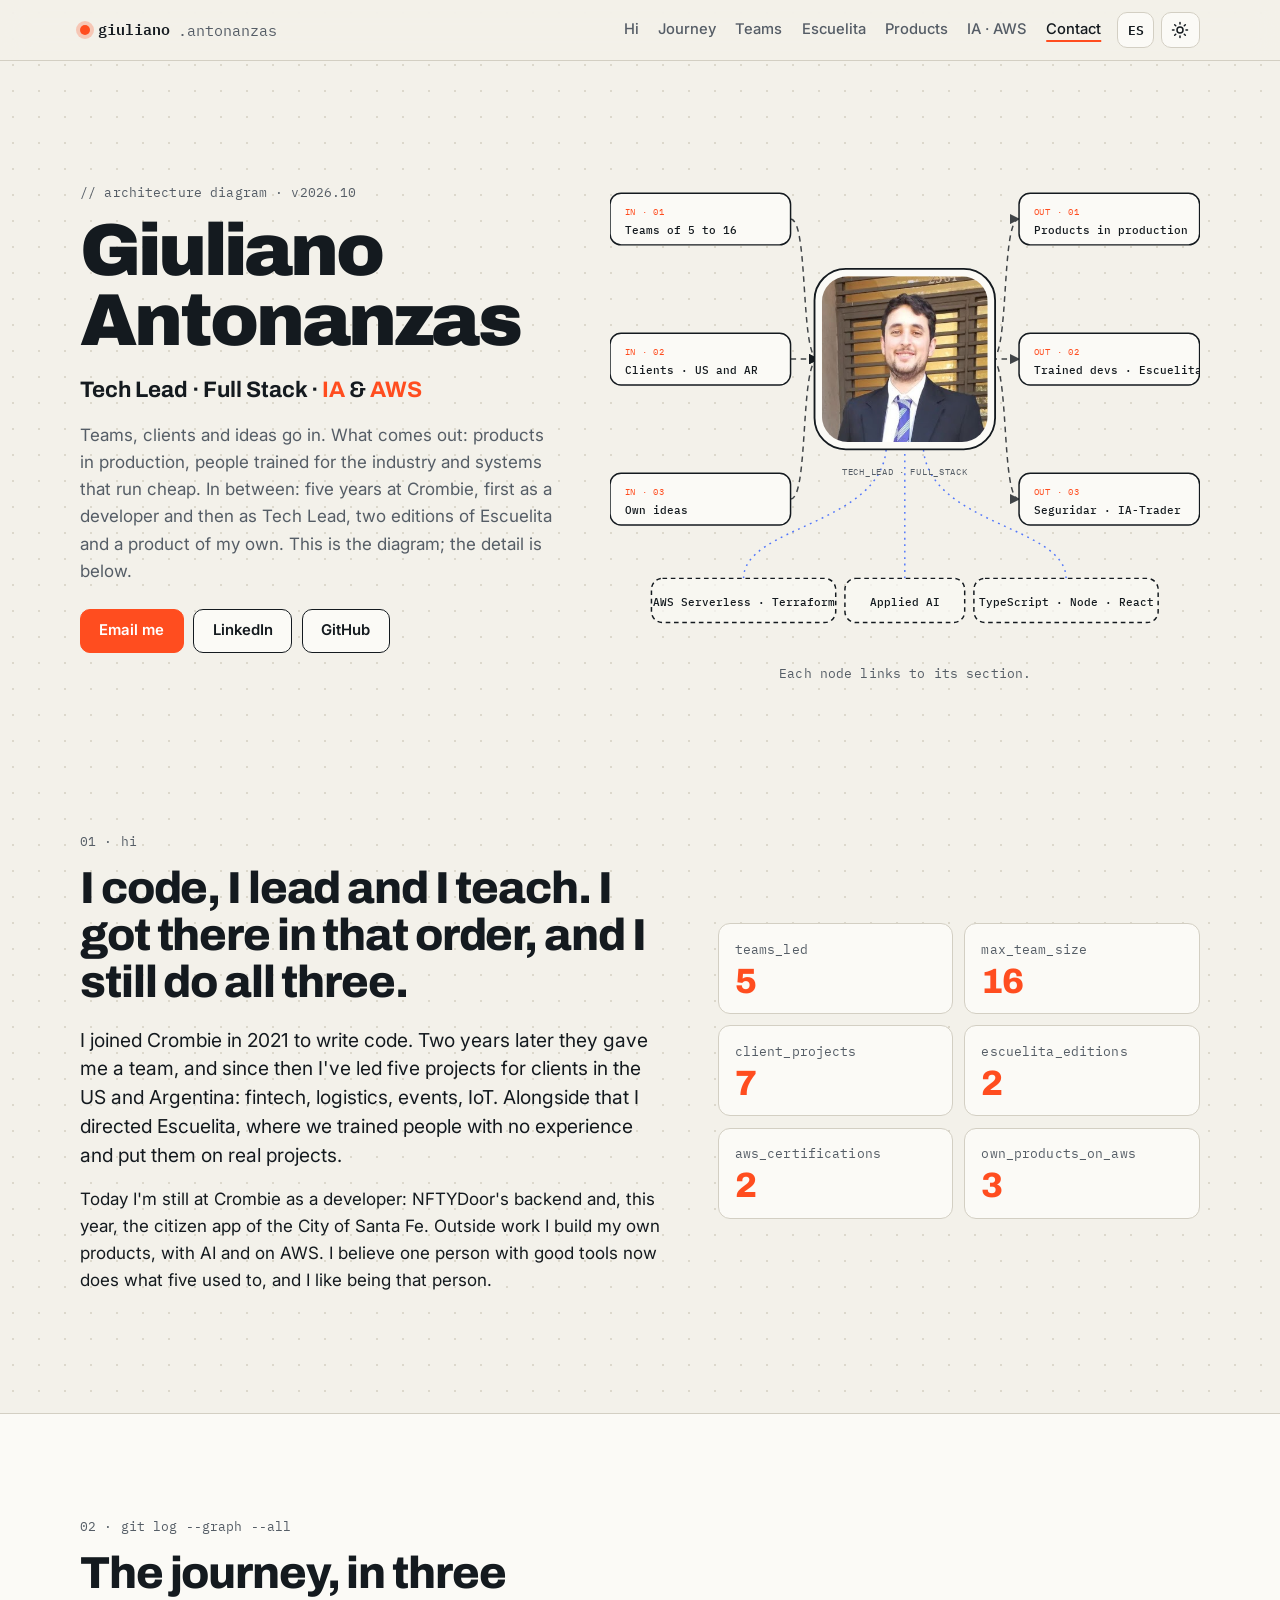
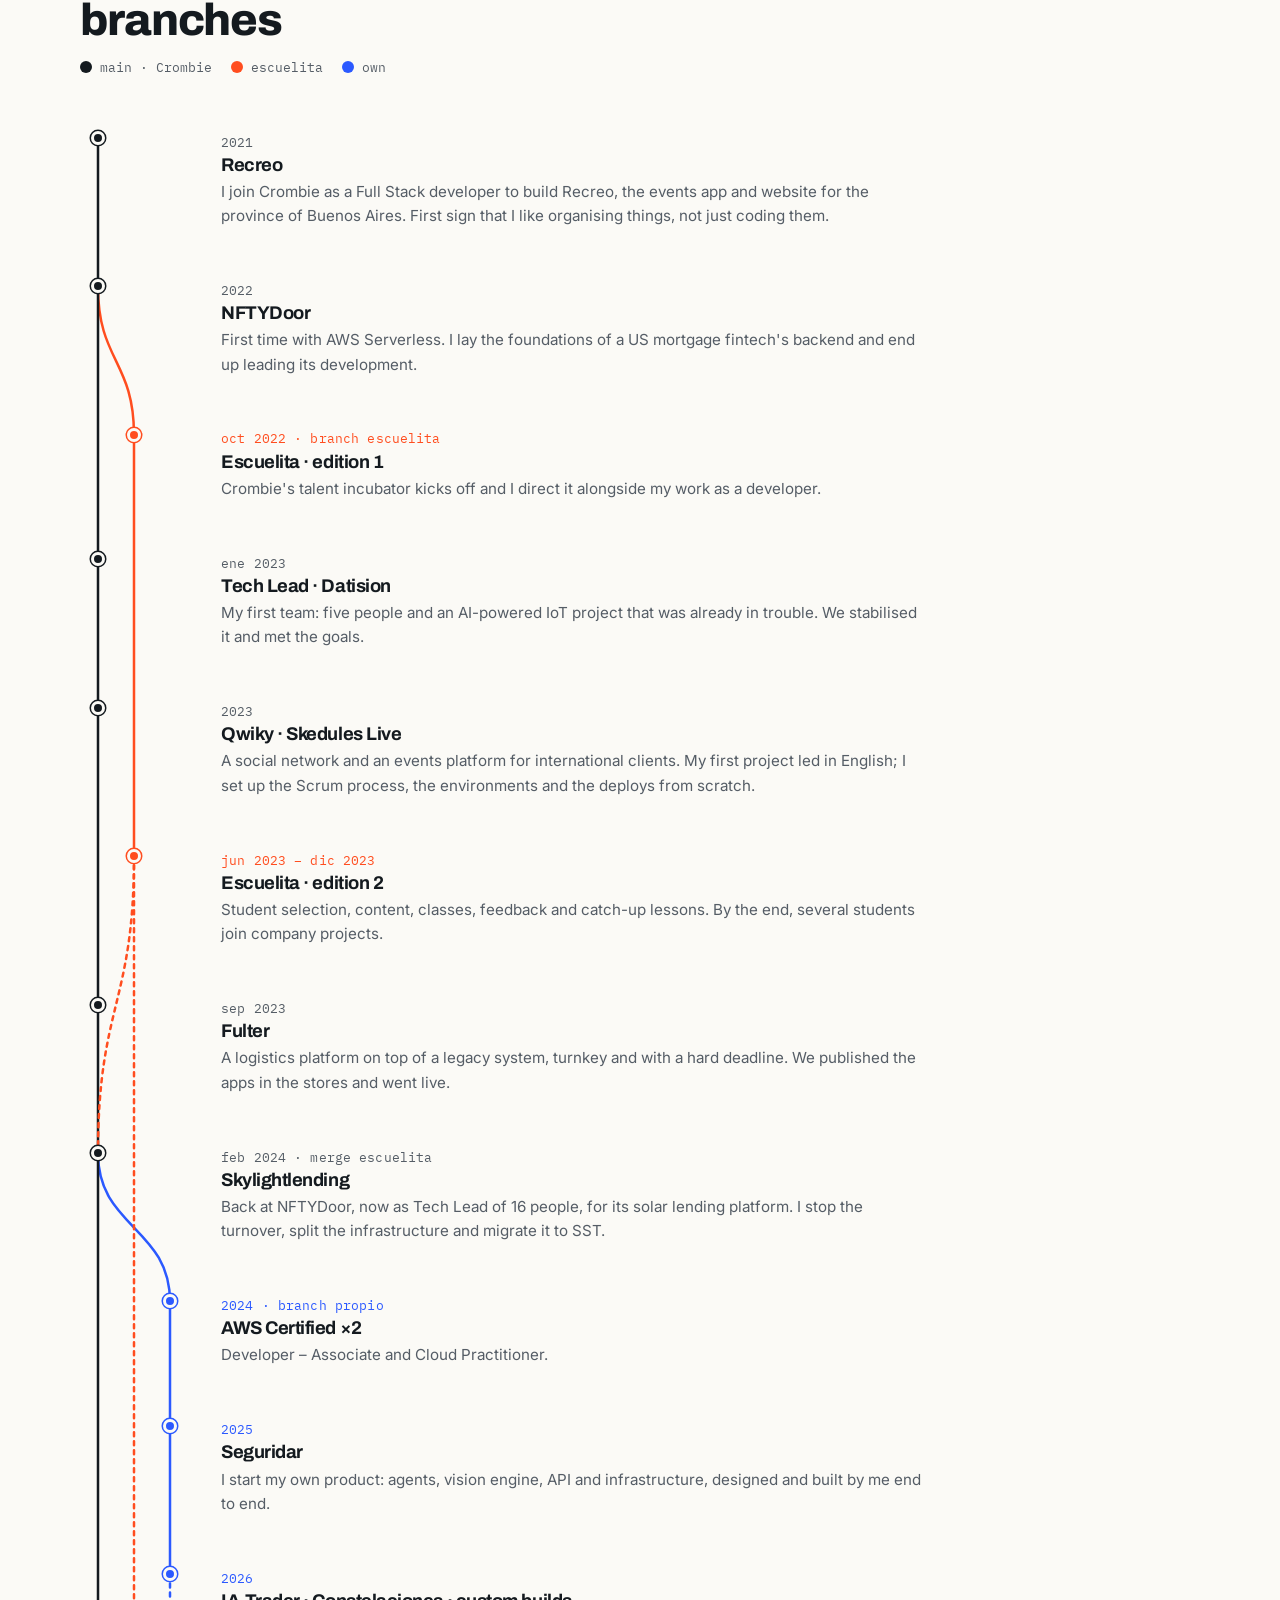
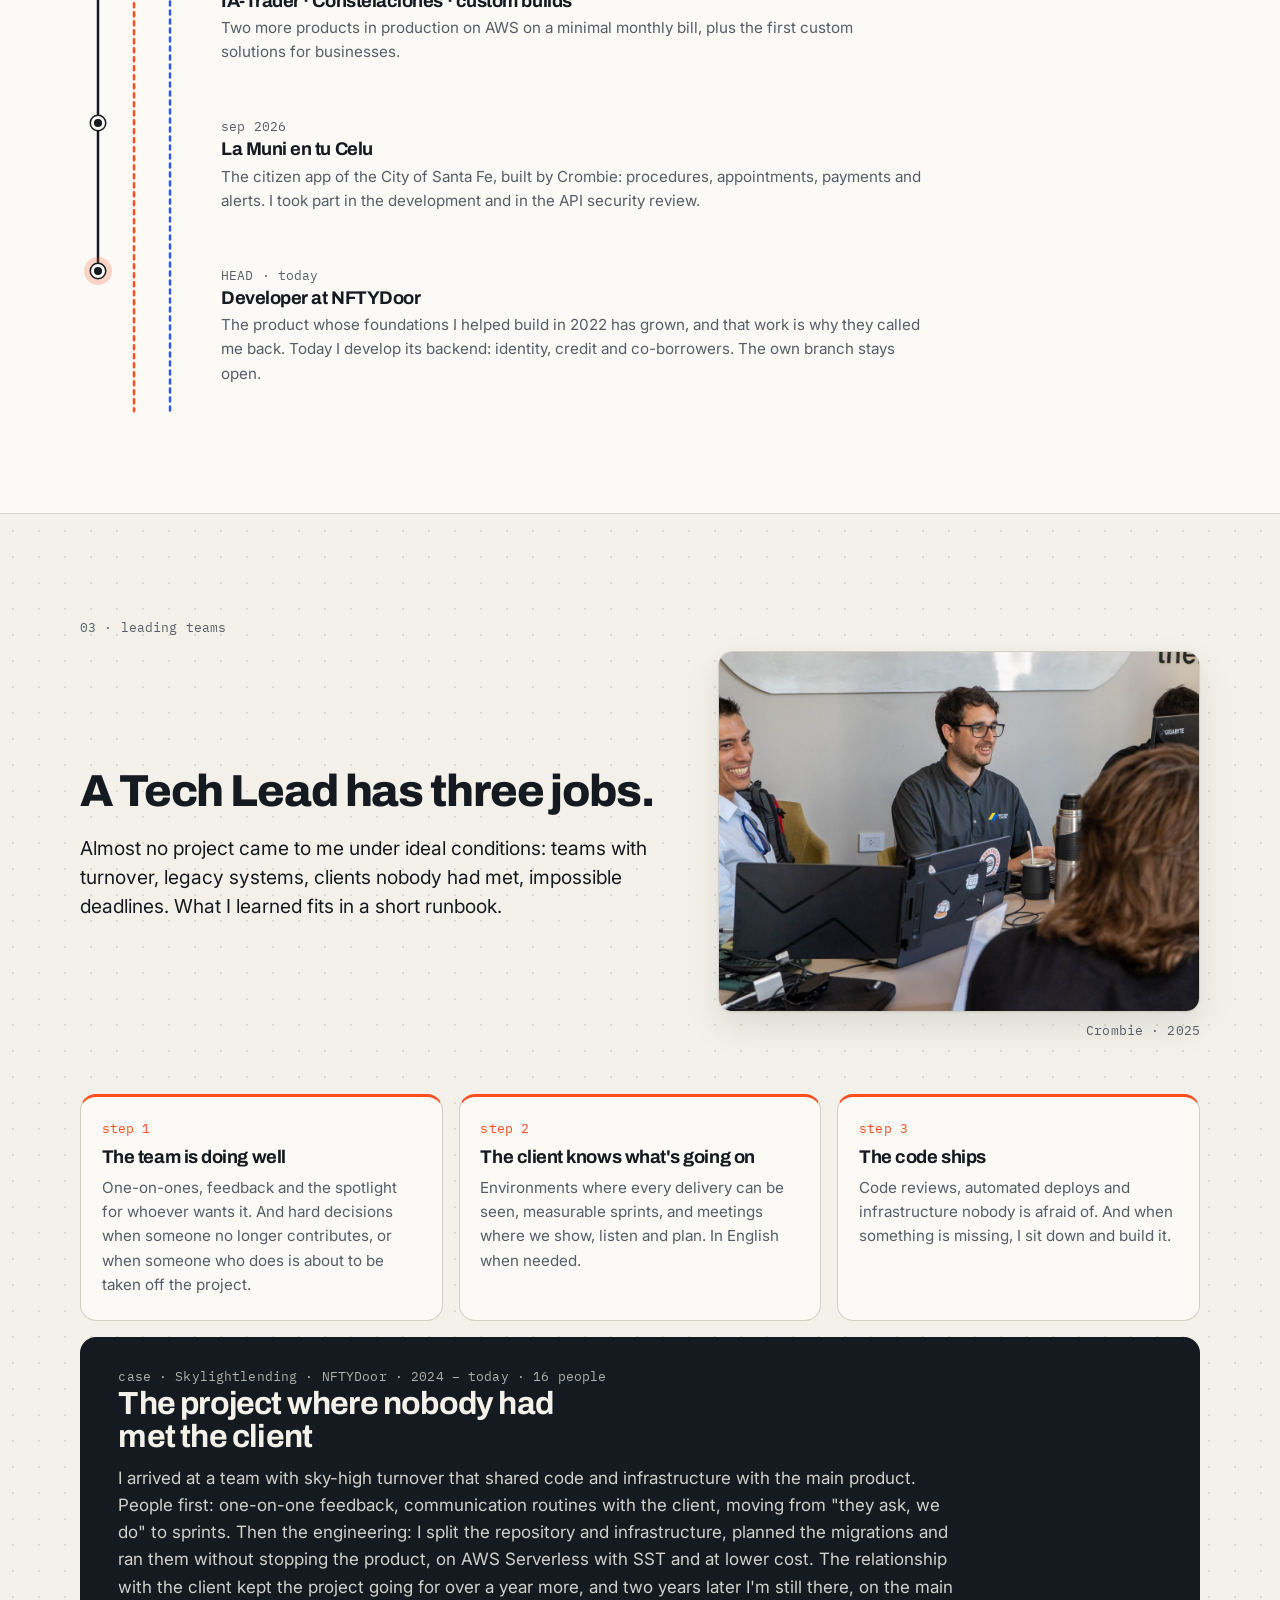
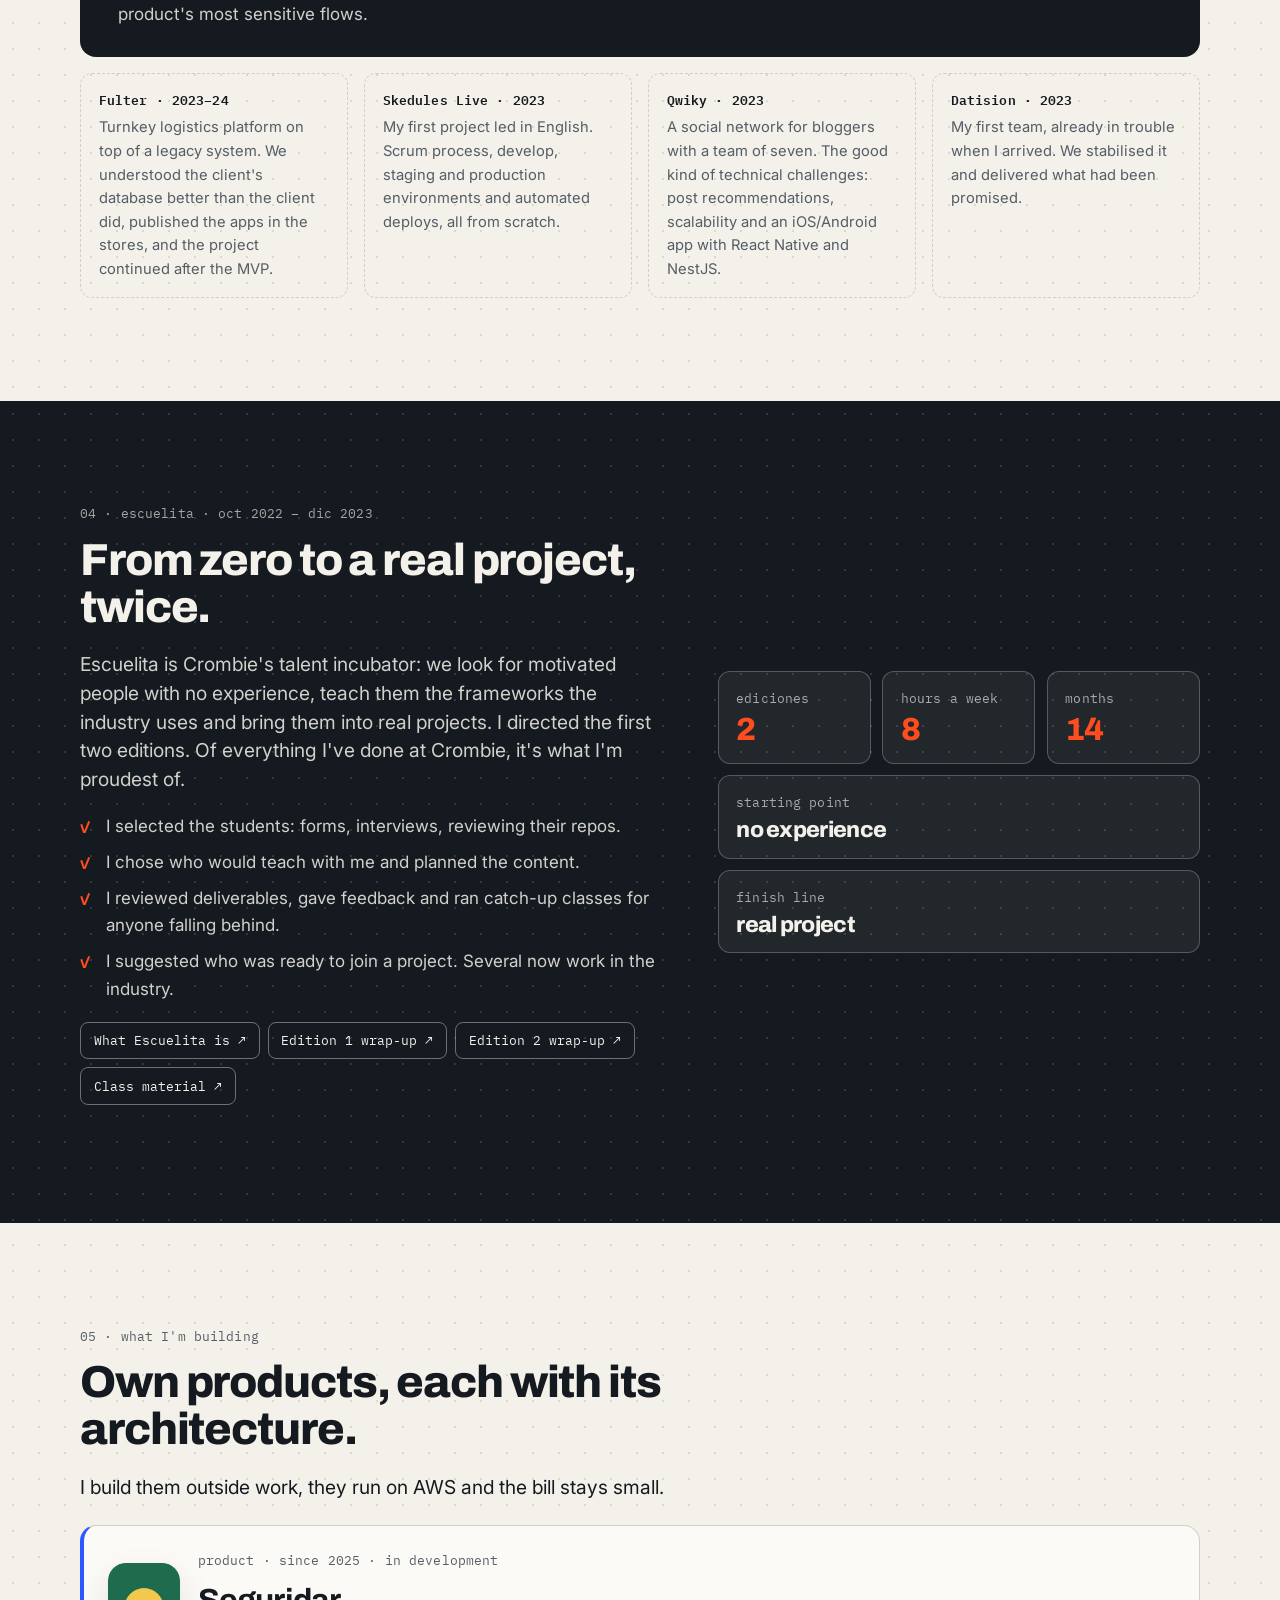
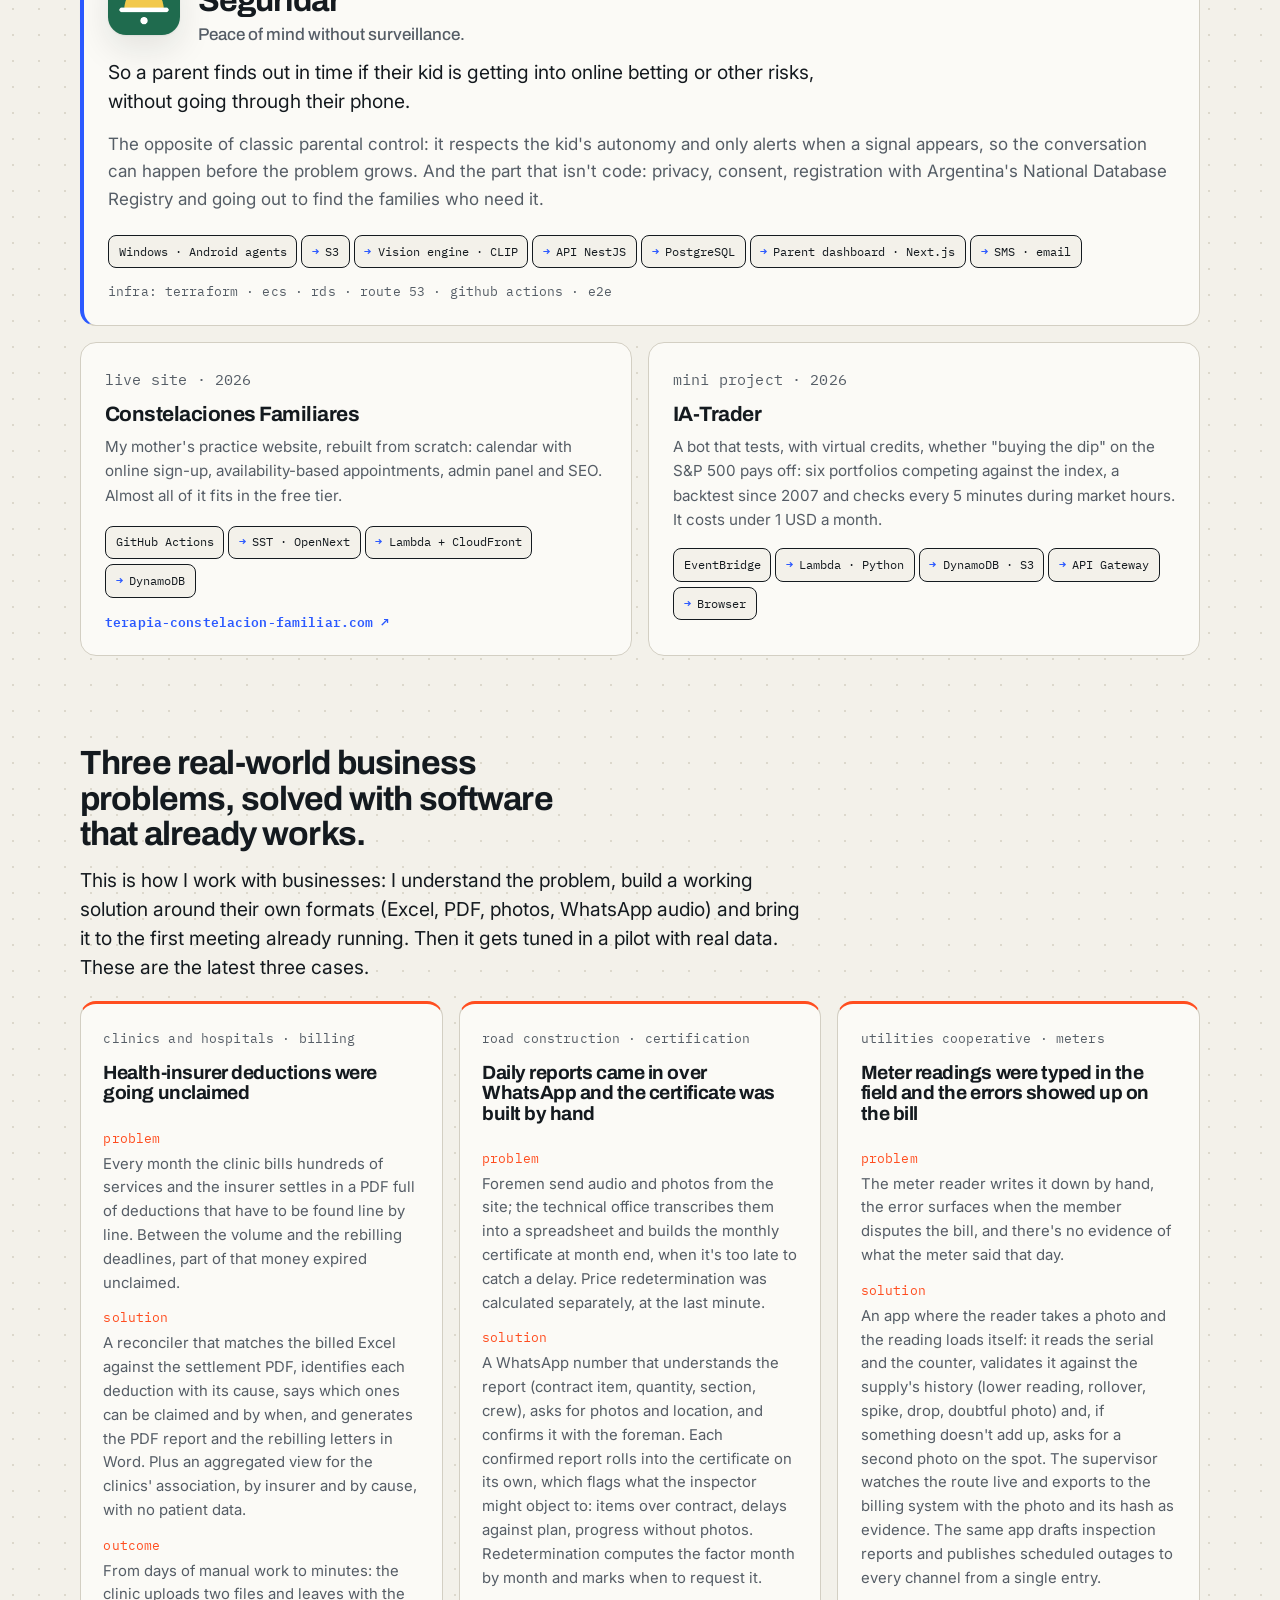
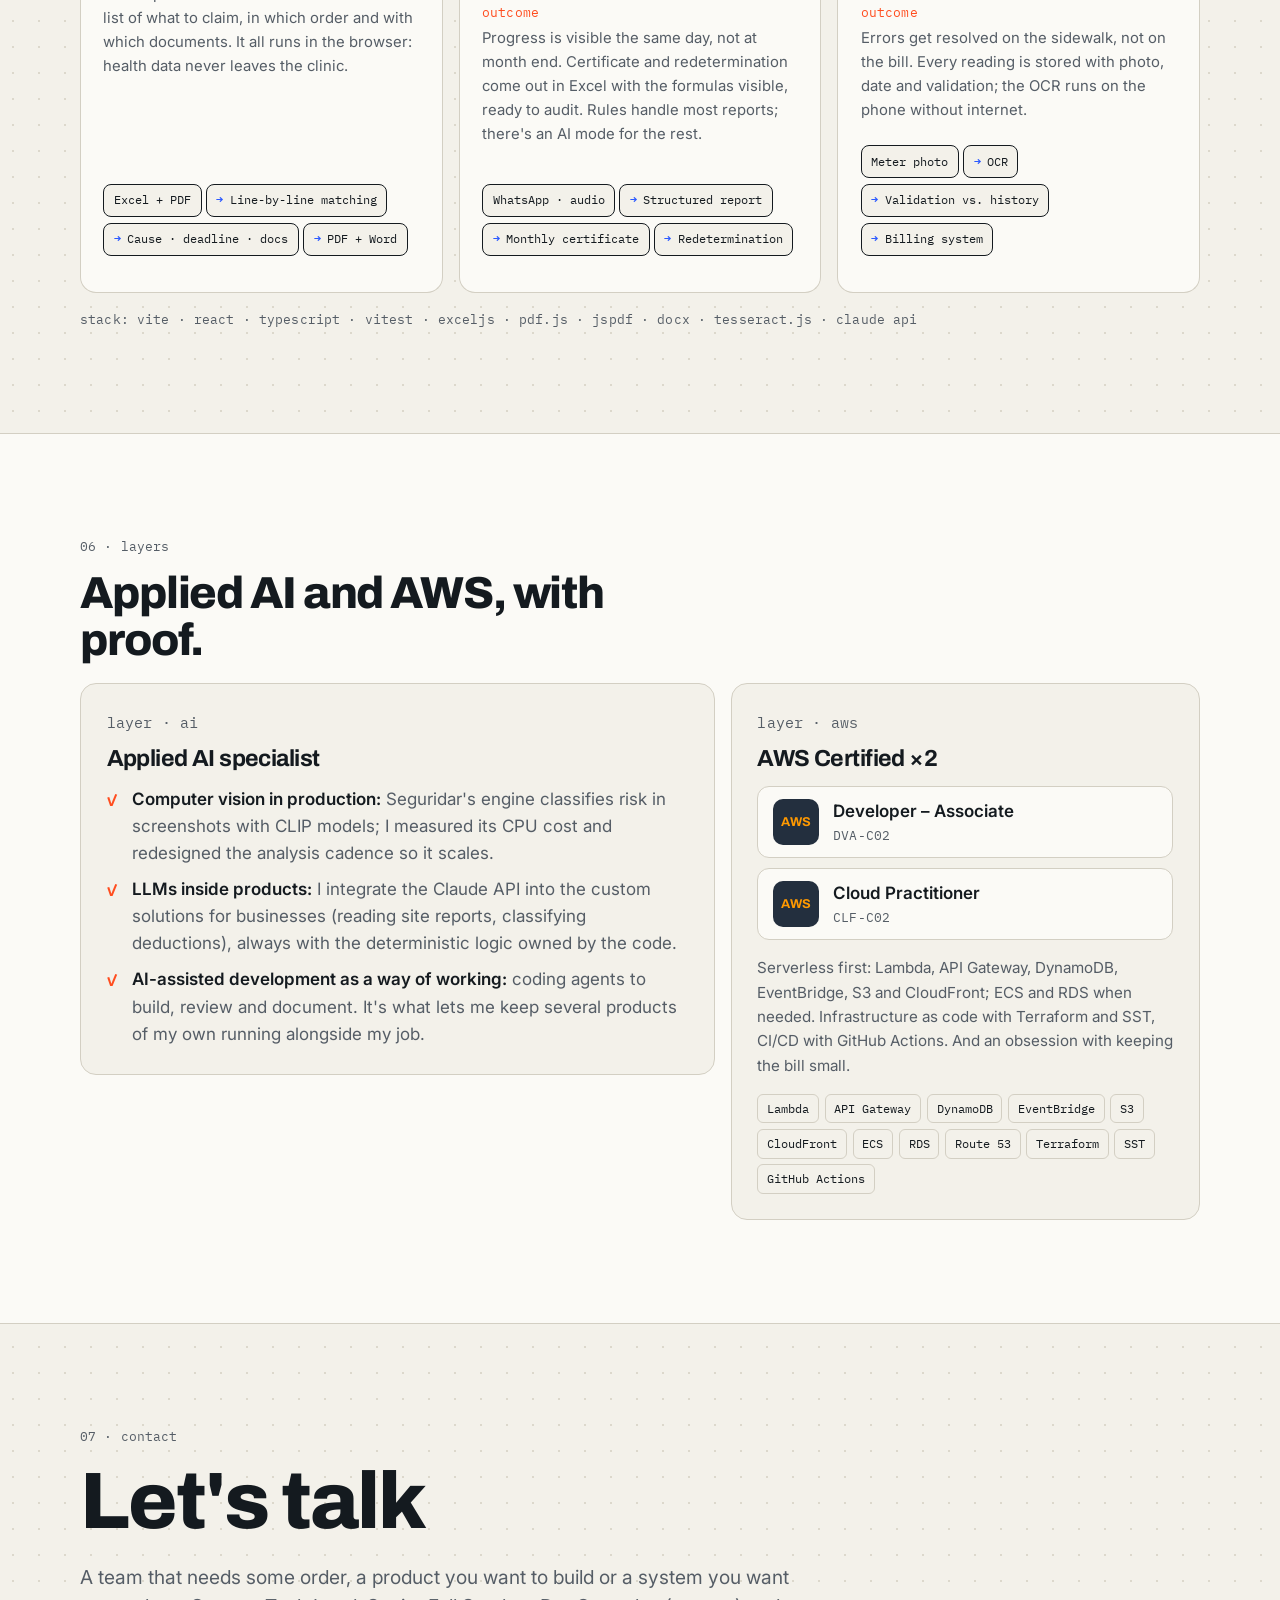
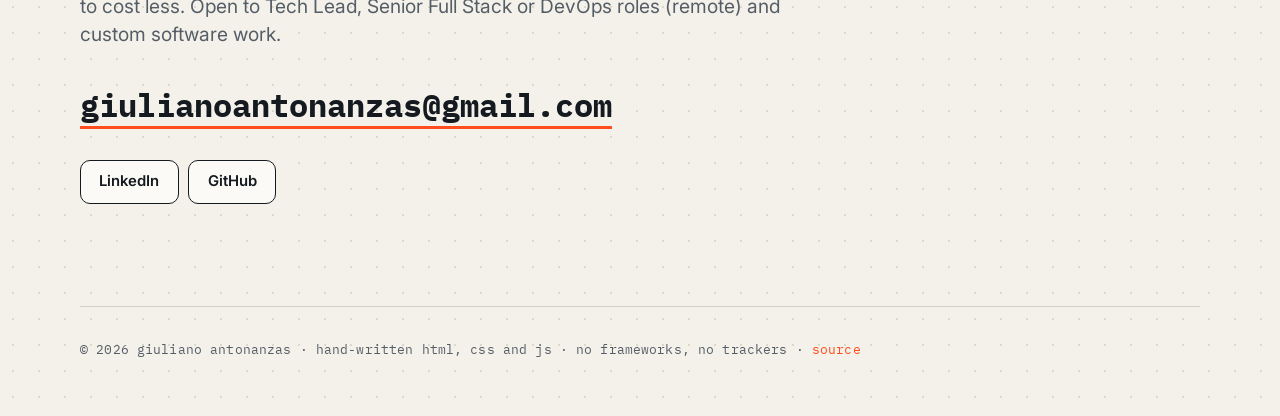
==== commit 0241d4e7: "Recorrido: "demos" pasa a "desarrollo a medida" Co-Authored-By: Claude Fable 5.1 <noreply@anthropic." ====
--- a/index.html
+++ b/index.html
@@ -293,9 +293,9 @@
           </li>
           <li class="commit" data-lane="2" id="c11">
             <span class="dot"></span>
-            <div class="c-body"><span class="mono c-date">2026</span><h3>IA-Trader · Constelaciones · demos</h3>
-              <p lang="es">Tres productos más en producción en AWS, todos con una factura mensual mínima.</p>
-              <p lang="en">Three more products in production on AWS, all on a minimal monthly bill.</p></div>
+            <div class="c-body"><span class="mono c-date">2026</span><h3><span lang="es">IA-Trader · Constelaciones · desarrollo a medida</span><span lang="en">IA-Trader · Constelaciones · custom builds</span></h3>
+              <p lang="es">Dos productos más en producción en AWS con una factura mensual mínima, y las primeras soluciones a medida para empresas.</p>
+              <p lang="en">Two more products in production on AWS on a minimal monthly bill, plus the first custom solutions for businesses.</p></div>
           </li>
           <li class="commit" data-lane="0" id="c12">
             <span class="dot"></span>
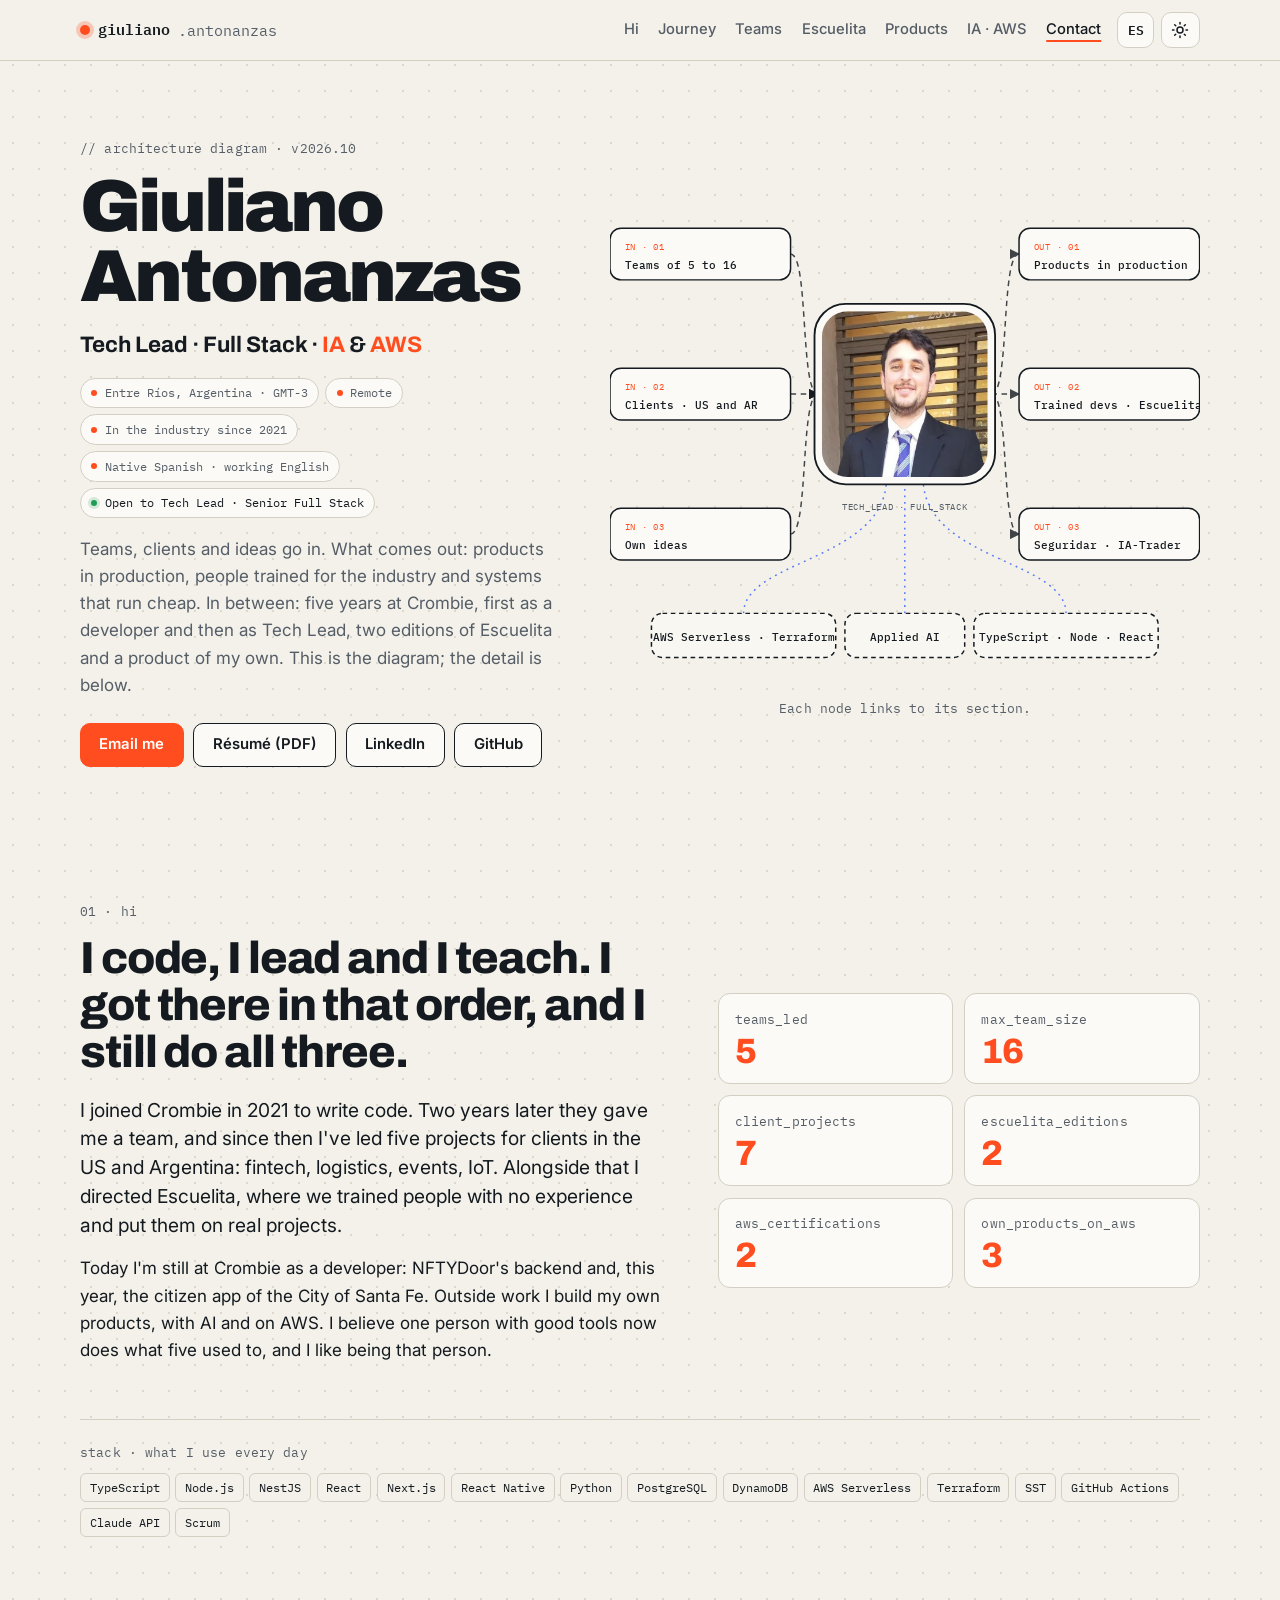
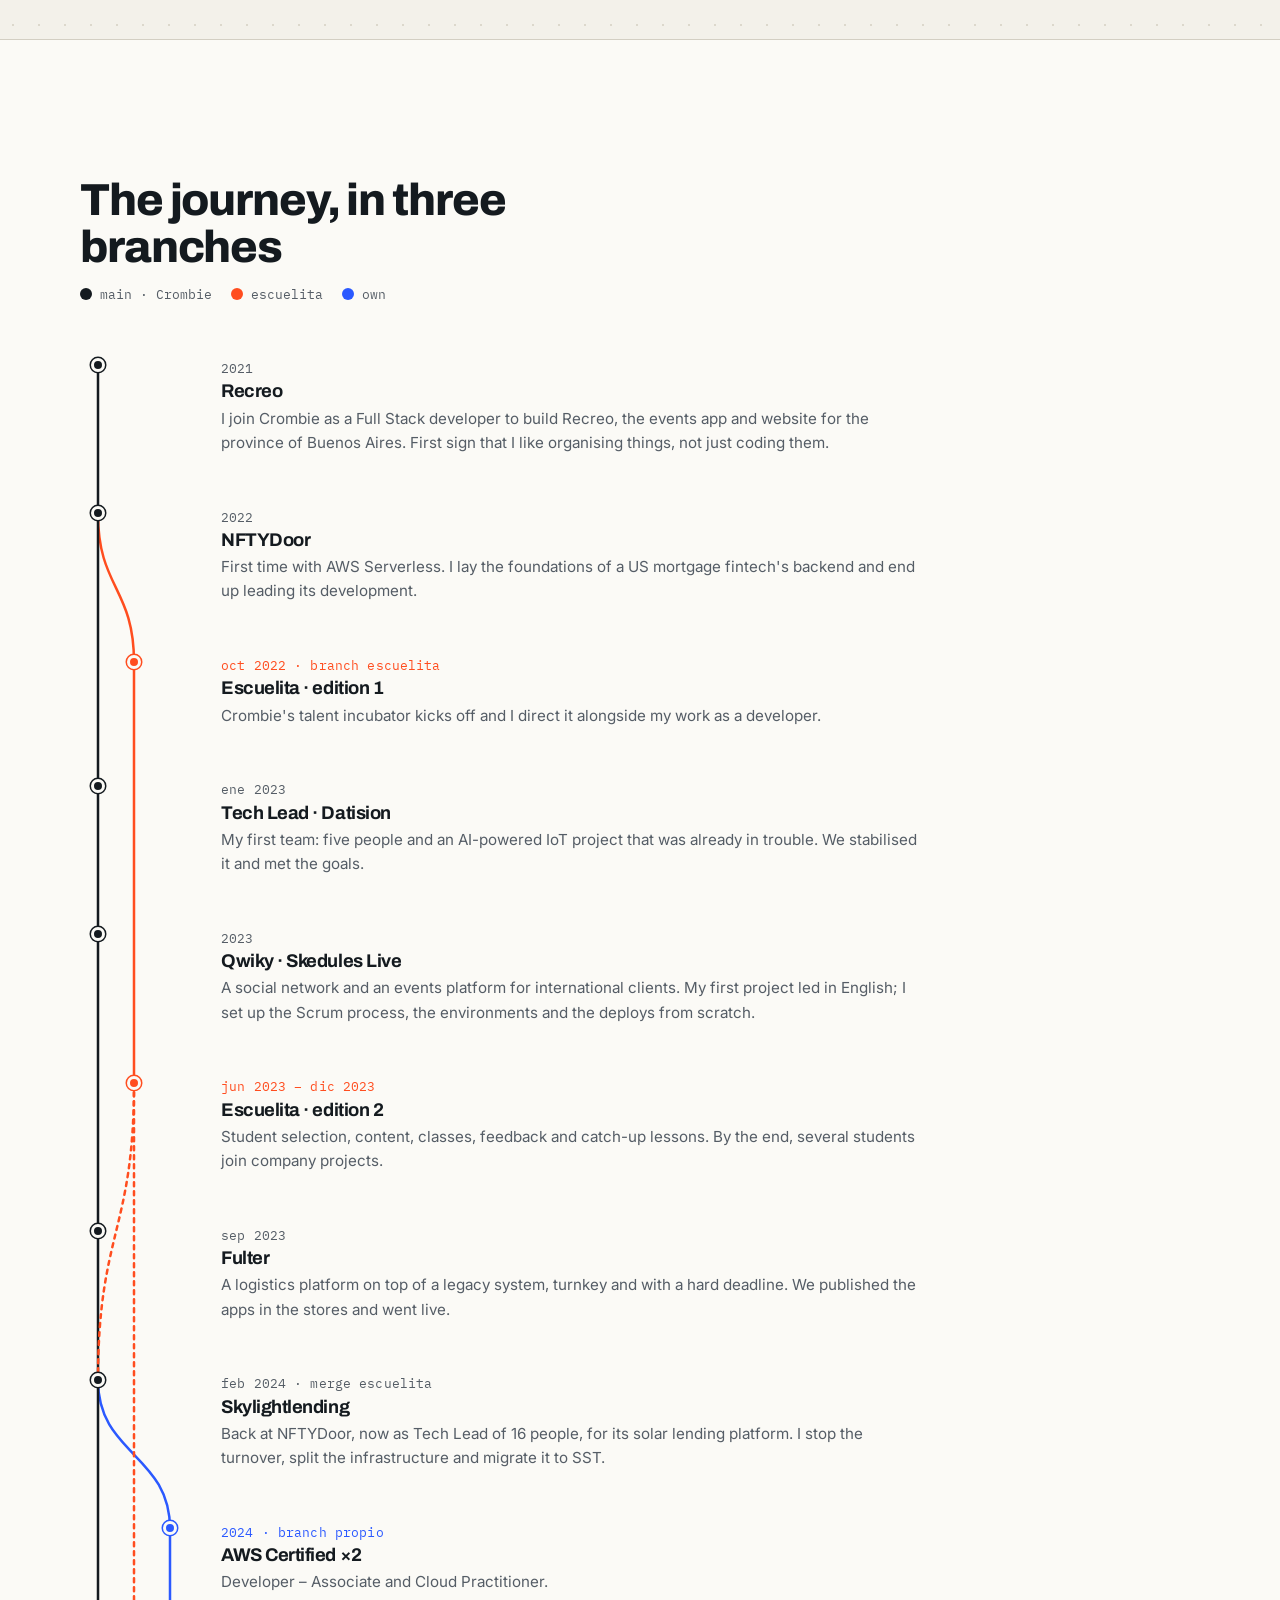
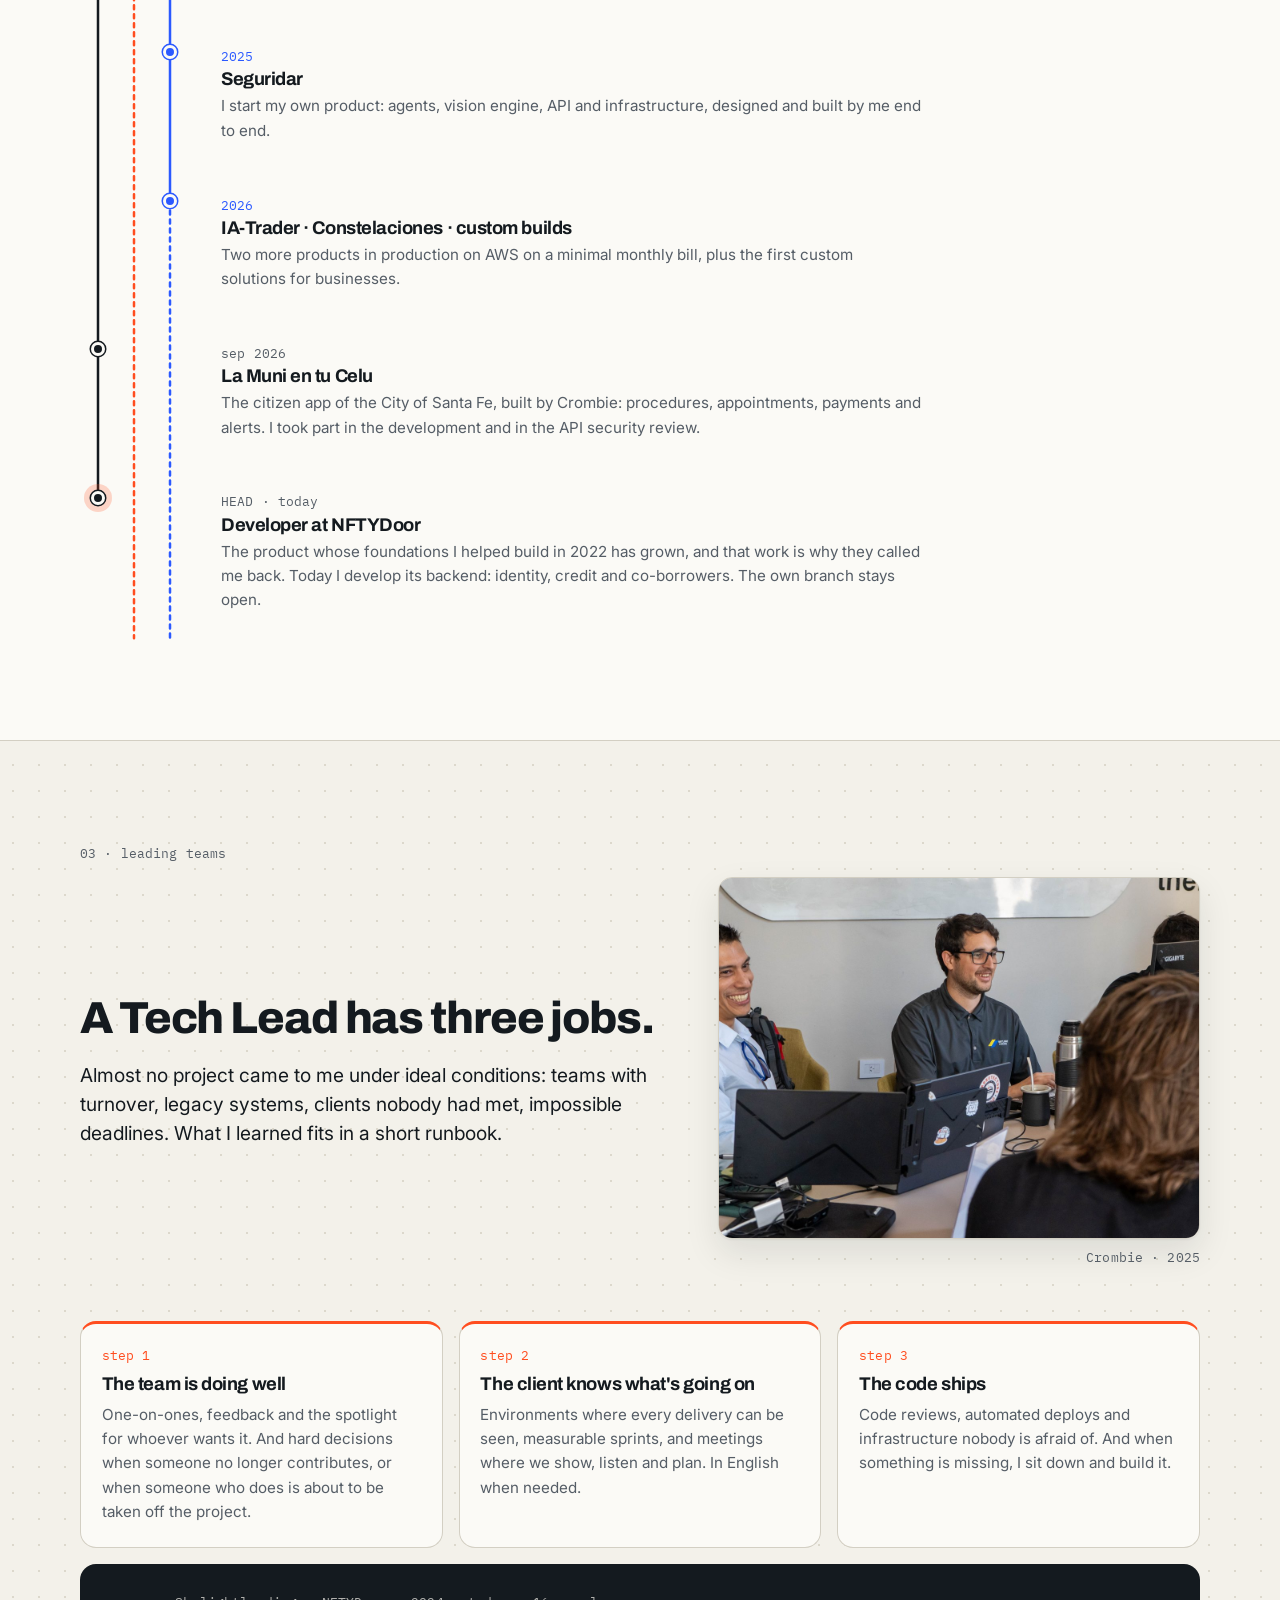
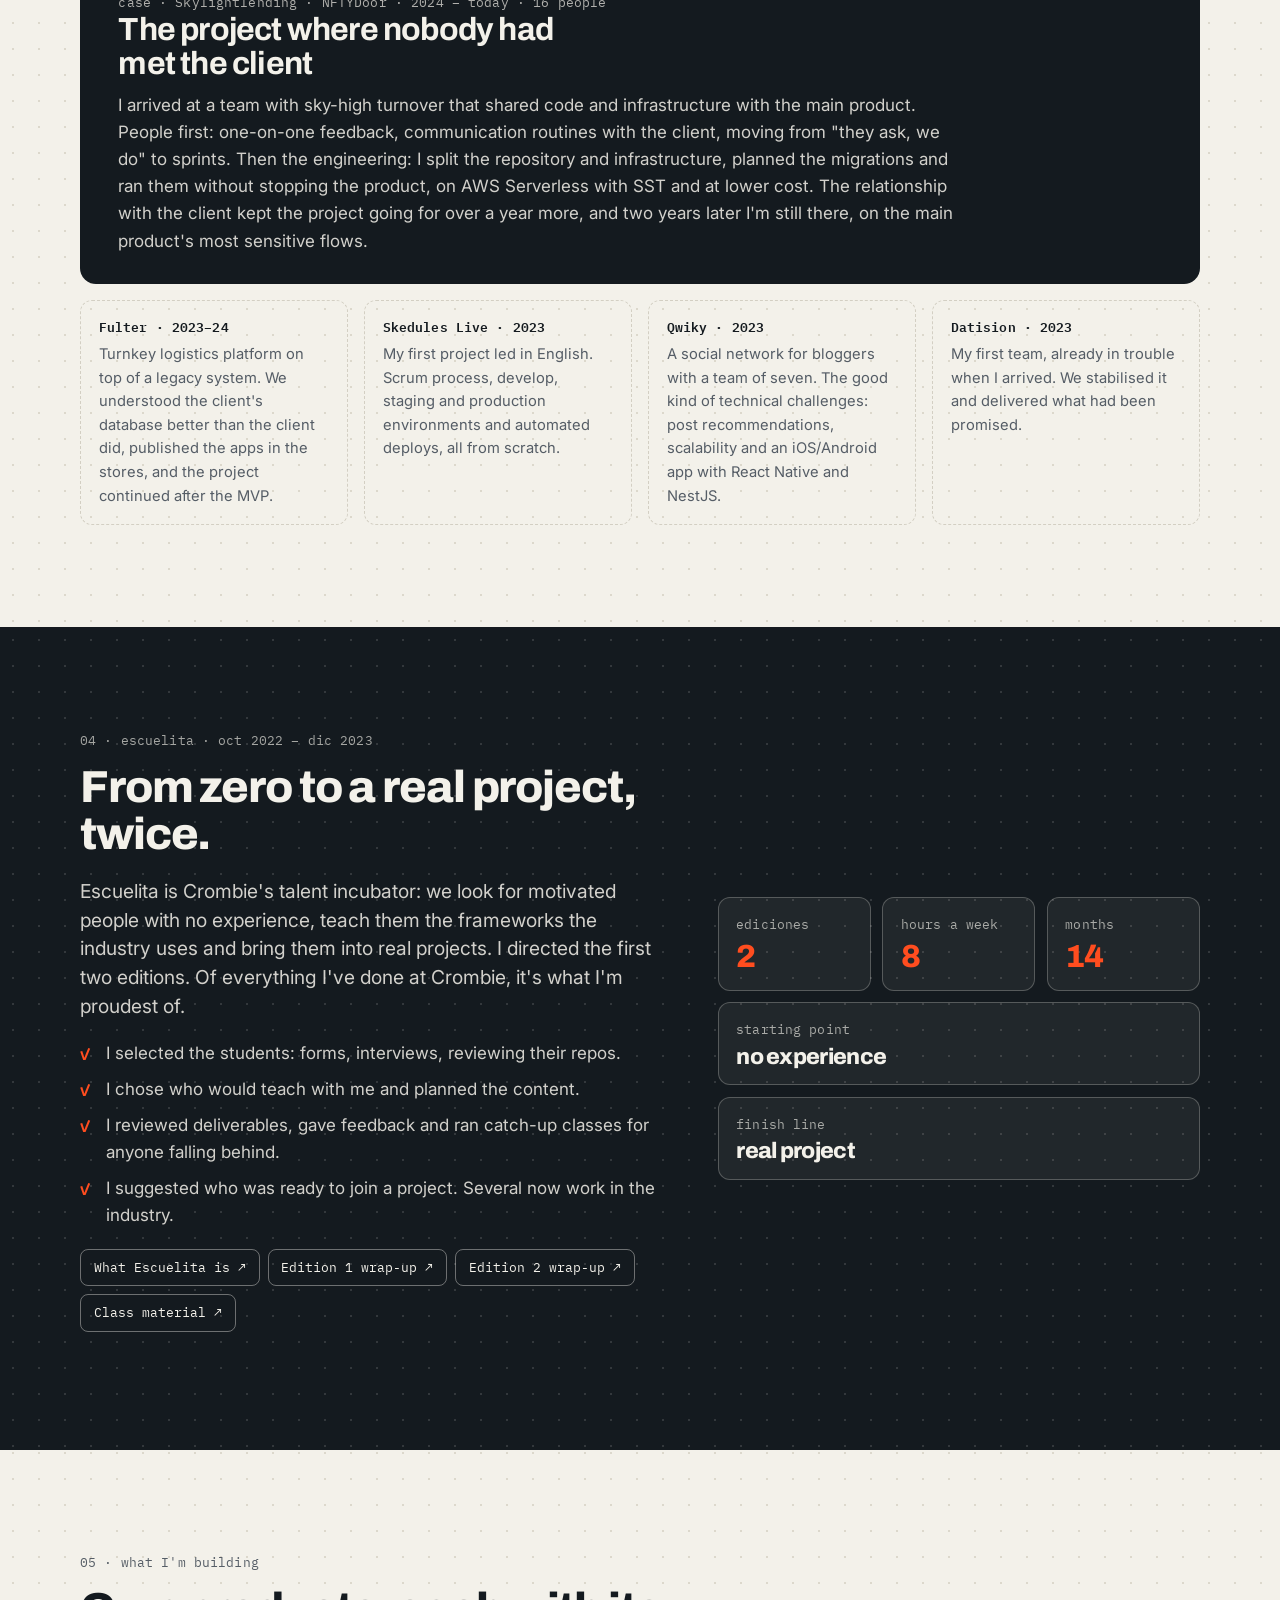
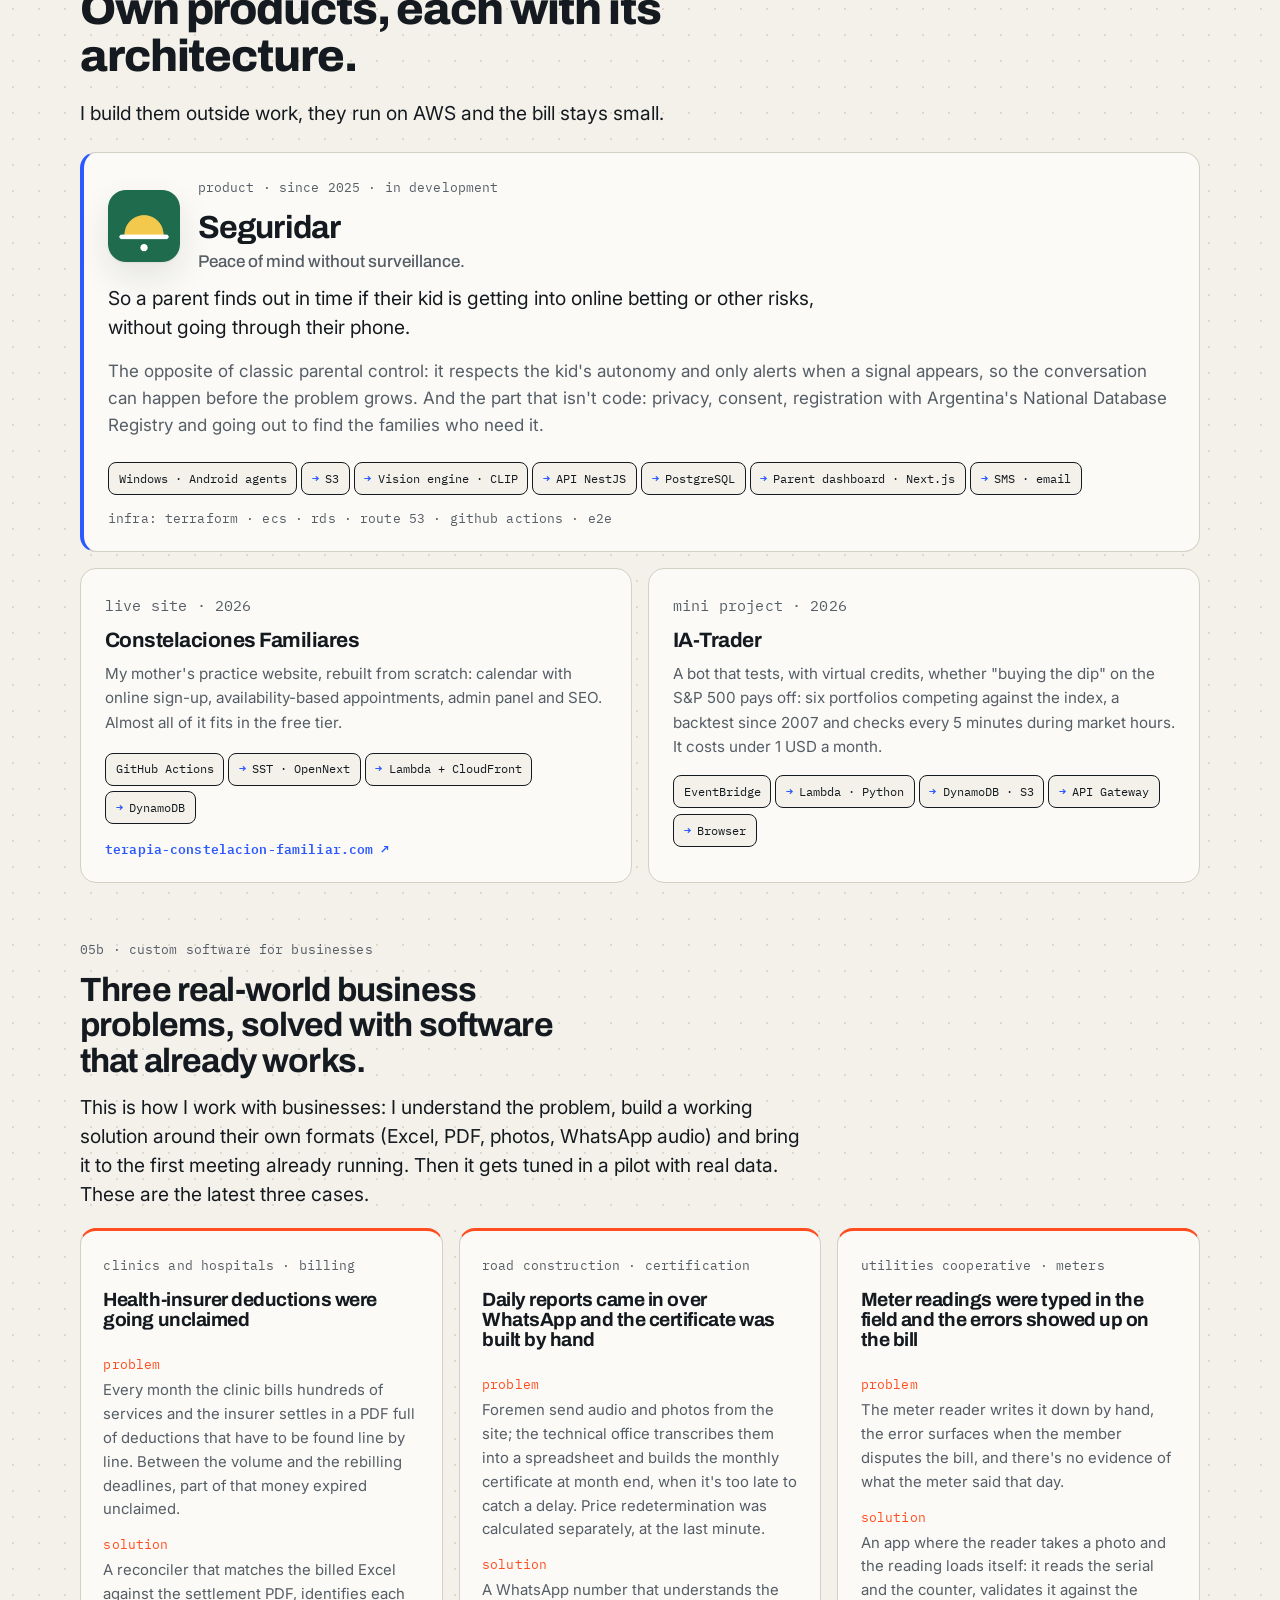
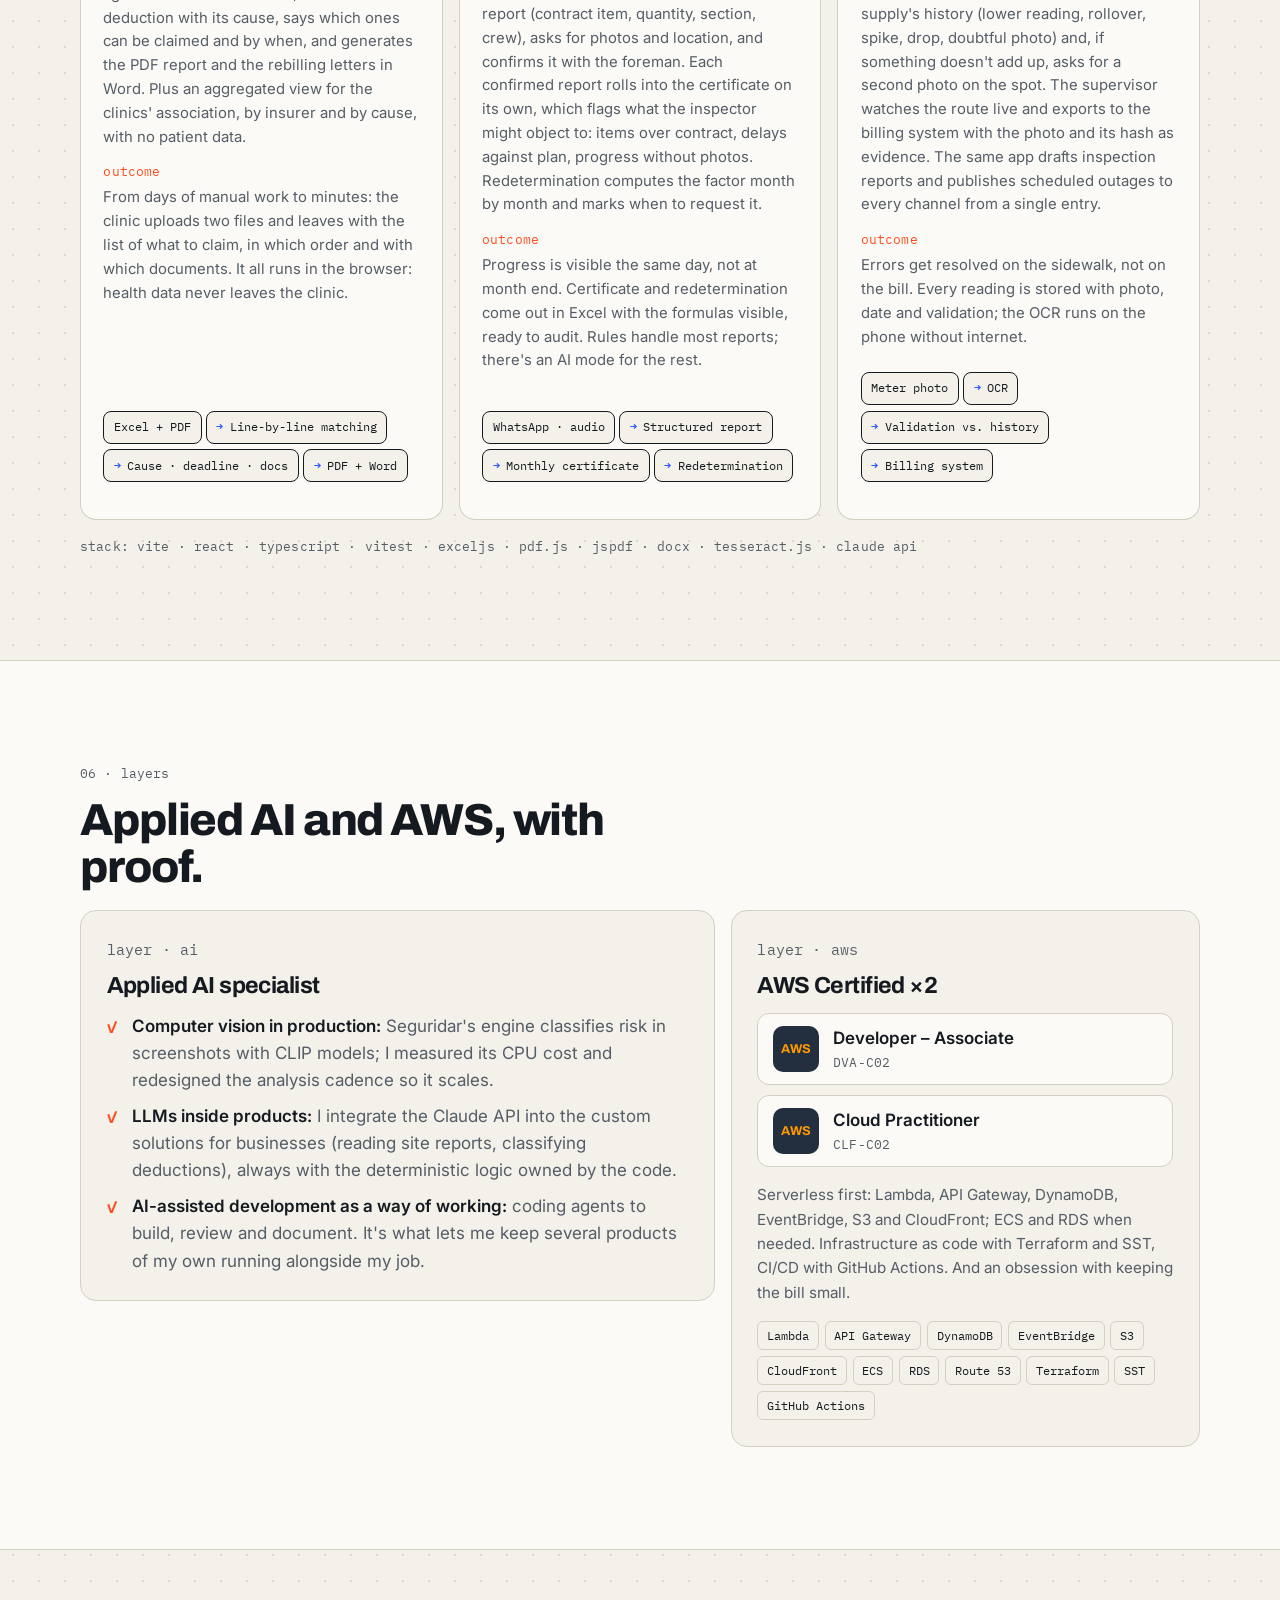
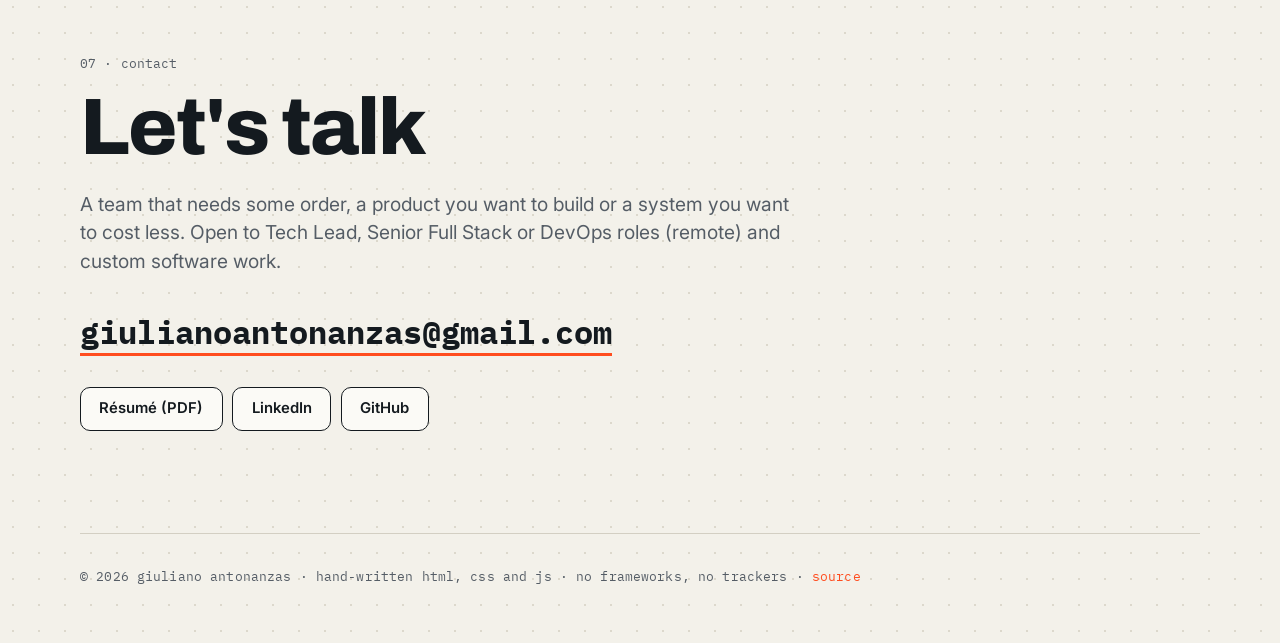
==== commit 7b5fdc4c: "Lo que busca un reclutador: ficha rápida, CV en PDF y stack - Ficha rápida debajo del rol: ubicación" ====
--- a/index.html
+++ b/index.html
@@ -11,20 +11,25 @@
   <meta name="theme-color" content="#0d1117" media="(prefers-color-scheme: dark)">
   <link rel="canonical" href="https://giulianoantonanzas.github.io/">
   <link rel="icon" href="assets/favicon.svg" type="image/svg+xml">
+  <link rel="apple-touch-icon" href="assets/apple-touch-icon.png">
 
   <meta property="og:type" content="profile">
   <meta property="og:title" content="Giuliano Antonanzas — Tech Lead · Full Stack · IA & AWS">
   <meta property="og:description" content="Lidera equipos, construye productos en AWS y enseña a programar.">
   <meta property="og:url" content="https://giulianoantonanzas.github.io/">
-  <meta property="og:image" content="https://giulianoantonanzas.github.io/assets/giuliano.jpg">
+  <meta property="og:image" content="https://giulianoantonanzas.github.io/assets/og.png">
+  <meta property="og:image:width" content="1200">
+  <meta property="og:image:height" content="630">
+  <meta property="og:image:alt" content="Giuliano Antonanzas — Tech Lead · Full Stack · IA & AWS">
   <meta property="og:locale" content="es_AR">
   <meta property="og:locale:alternate" content="en_US">
   <meta name="twitter:card" content="summary_large_image">
+  <meta name="twitter:image" content="https://giulianoantonanzas.github.io/assets/og.png">
 
   <link rel="preconnect" href="https://fonts.googleapis.com">
   <link rel="preconnect" href="https://fonts.gstatic.com" crossorigin>
   <link href="https://fonts.googleapis.com/css2?family=Archivo:wght@500;700;800;900&family=IBM+Plex+Mono:wght@400;500;600&family=Inter:wght@400;500;600&display=swap" rel="stylesheet">
-  <link rel="stylesheet" href="styles.css?v=202610300530">
+  <link rel="stylesheet" href="styles.css?v=202610300600">
 
   <script type="application/ld+json">
   {
@@ -38,6 +43,12 @@
     "image": "https://giulianoantonanzas.github.io/assets/giuliano.jpg",
     "email": "mailto:giulianoantonanzas@gmail.com",
     "nationality": "AR",
+    "address": { "@type": "PostalAddress", "addressRegion": "Entre Ríos", "addressCountry": "AR" },
+    "knowsLanguage": ["es", "en"],
+    "hasCredential": [
+      { "@type": "EducationalOccupationalCredential", "name": "AWS Certified Developer – Associate", "credentialCategory": "certification" },
+      { "@type": "EducationalOccupationalCredential", "name": "AWS Certified Cloud Practitioner", "credentialCategory": "certification" }
+    ],
     "sameAs": ["https://www.linkedin.com/in/giuliano-antonanzas/", "https://github.com/giulianoantonanzas"],
     "knowsAbout": ["AWS", "Applied AI", "TypeScript", "React", "Next.js", "Node.js", "NestJS", "Serverless", "Terraform", "Team leadership"]
   }
@@ -76,6 +87,13 @@
           <p class="mono label reveal">// <span lang="es">diagrama de arquitectura · v2026.10</span><span lang="en">architecture diagram · v2026.10</span></p>
           <h1 class="reveal">Giuliano<br>Antonanzas</h1>
           <p class="hero-role reveal">Tech Lead · Full Stack · <span class="hl">IA</span> &amp; <span class="hl">AWS</span></p>
+          <ul class="facts reveal" aria-label="Datos rápidos">
+            <li><span lang="es">Entre Ríos, Argentina · GMT-3</span><span lang="en">Entre Ríos, Argentina · GMT-3</span></li>
+            <li><span lang="es">Remoto</span><span lang="en">Remote</span></li>
+            <li><span lang="es">Desde 2021 en la industria</span><span lang="en">In the industry since 2021</span></li>
+            <li><span lang="es">Español nativo · Inglés de trabajo</span><span lang="en">Native Spanish · working English</span></li>
+            <li class="ok"><span lang="es">Abierto a Tech Lead · Senior Full Stack</span><span lang="en">Open to Tech Lead · Senior Full Stack</span></li>
+          </ul>
           <p class="hero-p reveal" lang="es">
             Entran equipos, clientes e ideas. Salen productos en producción, gente formada para la
             industria y sistemas que cuestan poco. En el medio: cinco años en Crombie, primero como
@@ -90,6 +108,7 @@
           </p>
           <div class="cta reveal">
             <a class="btn btn-primary" href="mailto:giulianoantonanzas@gmail.com"><span lang="es">Escribime</span><span lang="en">Email me</span></a>
+            <a class="btn cv-link" href="assets/cv-giuliano-antonanzas-es.pdf" download><span lang="es">CV (PDF)</span><span lang="en">Résumé (PDF)</span></a>
             <a class="btn" href="https://www.linkedin.com/in/giuliano-antonanzas/" target="_blank" rel="noopener">LinkedIn</a>
             <a class="btn" href="https://github.com/giulianoantonanzas" target="_blank" rel="noopener">GitHub</a>
           </div>
@@ -215,6 +234,10 @@
           <div><dt class="mono">aws_certifications</dt><dd><span class="num" data-count="2">2</span></dd></div>
           <div><dt class="mono">own_products_on_aws</dt><dd><span class="num" data-count="3">3</span></dd></div>
         </dl>
+      </div>
+      <div class="stack reveal">
+        <p class="mono label">stack · <span lang="es">lo que uso todos los días</span><span lang="en">what I use every day</span></p>
+        <ul class="tags"><li>TypeScript</li><li>Node.js</li><li>NestJS</li><li>React</li><li>Next.js</li><li>React Native</li><li>Python</li><li>PostgreSQL</li><li>DynamoDB</li><li>AWS Serverless</li><li>Terraform</li><li>SST</li><li>GitHub Actions</li><li>Claude API</li><li>Scrum</li></ul>
       </div>
     </section>
 
@@ -609,6 +632,7 @@
       </p>
       <a class="mail reveal" href="mailto:giulianoantonanzas@gmail.com">giulianoantonanzas@gmail.com</a>
       <div class="cta reveal">
+        <a class="btn cv-link" href="assets/cv-giuliano-antonanzas-es.pdf" download><span lang="es">CV (PDF)</span><span lang="en">Résumé (PDF)</span></a>
         <a class="btn" href="https://www.linkedin.com/in/giuliano-antonanzas/" target="_blank" rel="noopener">LinkedIn</a>
         <a class="btn" href="https://github.com/giulianoantonanzas" target="_blank" rel="noopener">GitHub</a>
       </div>
@@ -624,6 +648,6 @@
     </p>
   </footer>
 
-  <script src="script.js?v=202610300530"></script>
+  <script src="script.js?v=202610300600"></script>
 </body>
 </html>
--- a/styles.css
+++ b/styles.css
@@ -108,6 +108,11 @@
 h1 { font-size: clamp(2.6rem, 6vw, 4.6rem); font-weight: 900; line-height: .95; letter-spacing: -.04em; }
 .hero-role { font-family: var(--font-head); font-weight: 700; font-size: clamp(1.1rem, 1.8vw, 1.4rem); margin: 1rem 0 .9rem; }
 .hero-p { color: var(--ink-2); max-width: 50ch; }
+.facts { display: flex; flex-wrap: wrap; gap: .4rem; margin: 0 0 1.1rem; font-family: var(--font-mono); font-size: .76rem; color: var(--ink-2); }
+.facts li { display: inline-flex; align-items: center; gap: .45rem; padding: .28rem .65rem; border: 1px solid var(--line); border-radius: 999px; background: var(--paper); }
+.facts li::before { content: ""; width: 6px; height: 6px; border-radius: 50%; background: var(--accent); flex: none; }
+.facts li.ok { color: var(--ink); }
+.facts li.ok::before { background: #1f9d55; box-shadow: 0 0 0 3px rgba(31, 157, 85, .18); }
 .diagram { margin: 0; }
 .arch { width: 100%; height: auto; display: block; font-family: var(--font-mono); }
 .arch .node rect { fill: var(--paper); stroke: var(--ink); stroke-width: 1.6; transition: transform .2s, fill .2s; }
@@ -124,6 +129,10 @@
 .arch .arrow-head { fill: var(--ink); }
 @keyframes flow { to { stroke-dashoffset: -22; } }
 .diagram figcaption { margin-top: .6rem; text-align: center; }
+
+/* ---------- Stack strip ---------- */
+.stack { margin-top: 2.4rem; padding-top: 1.4rem; border-top: 1px solid var(--line); }
+.stack .label { margin-bottom: .2rem; }
 
 /* ---------- Metrics ---------- */
 .metrics { display: grid; grid-template-columns: 1fr 1fr; gap: .7rem; margin: 0; }
